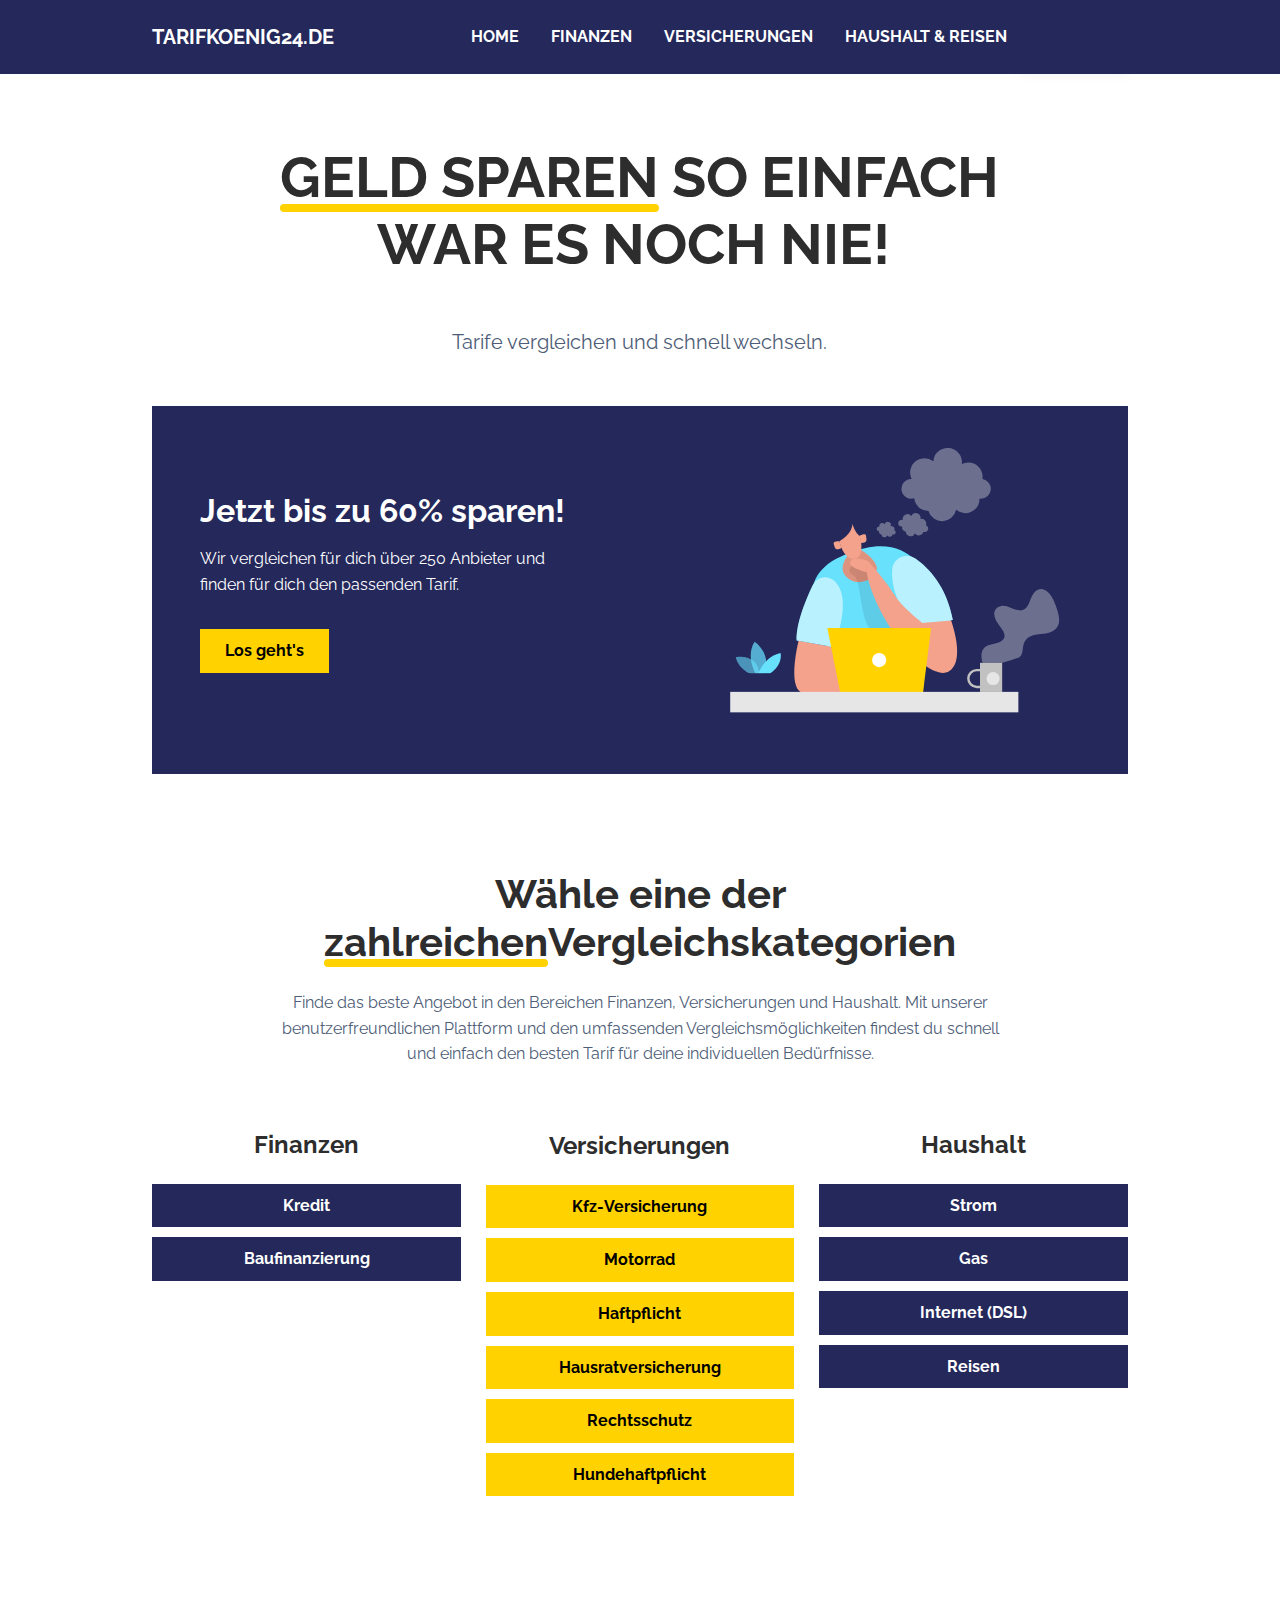
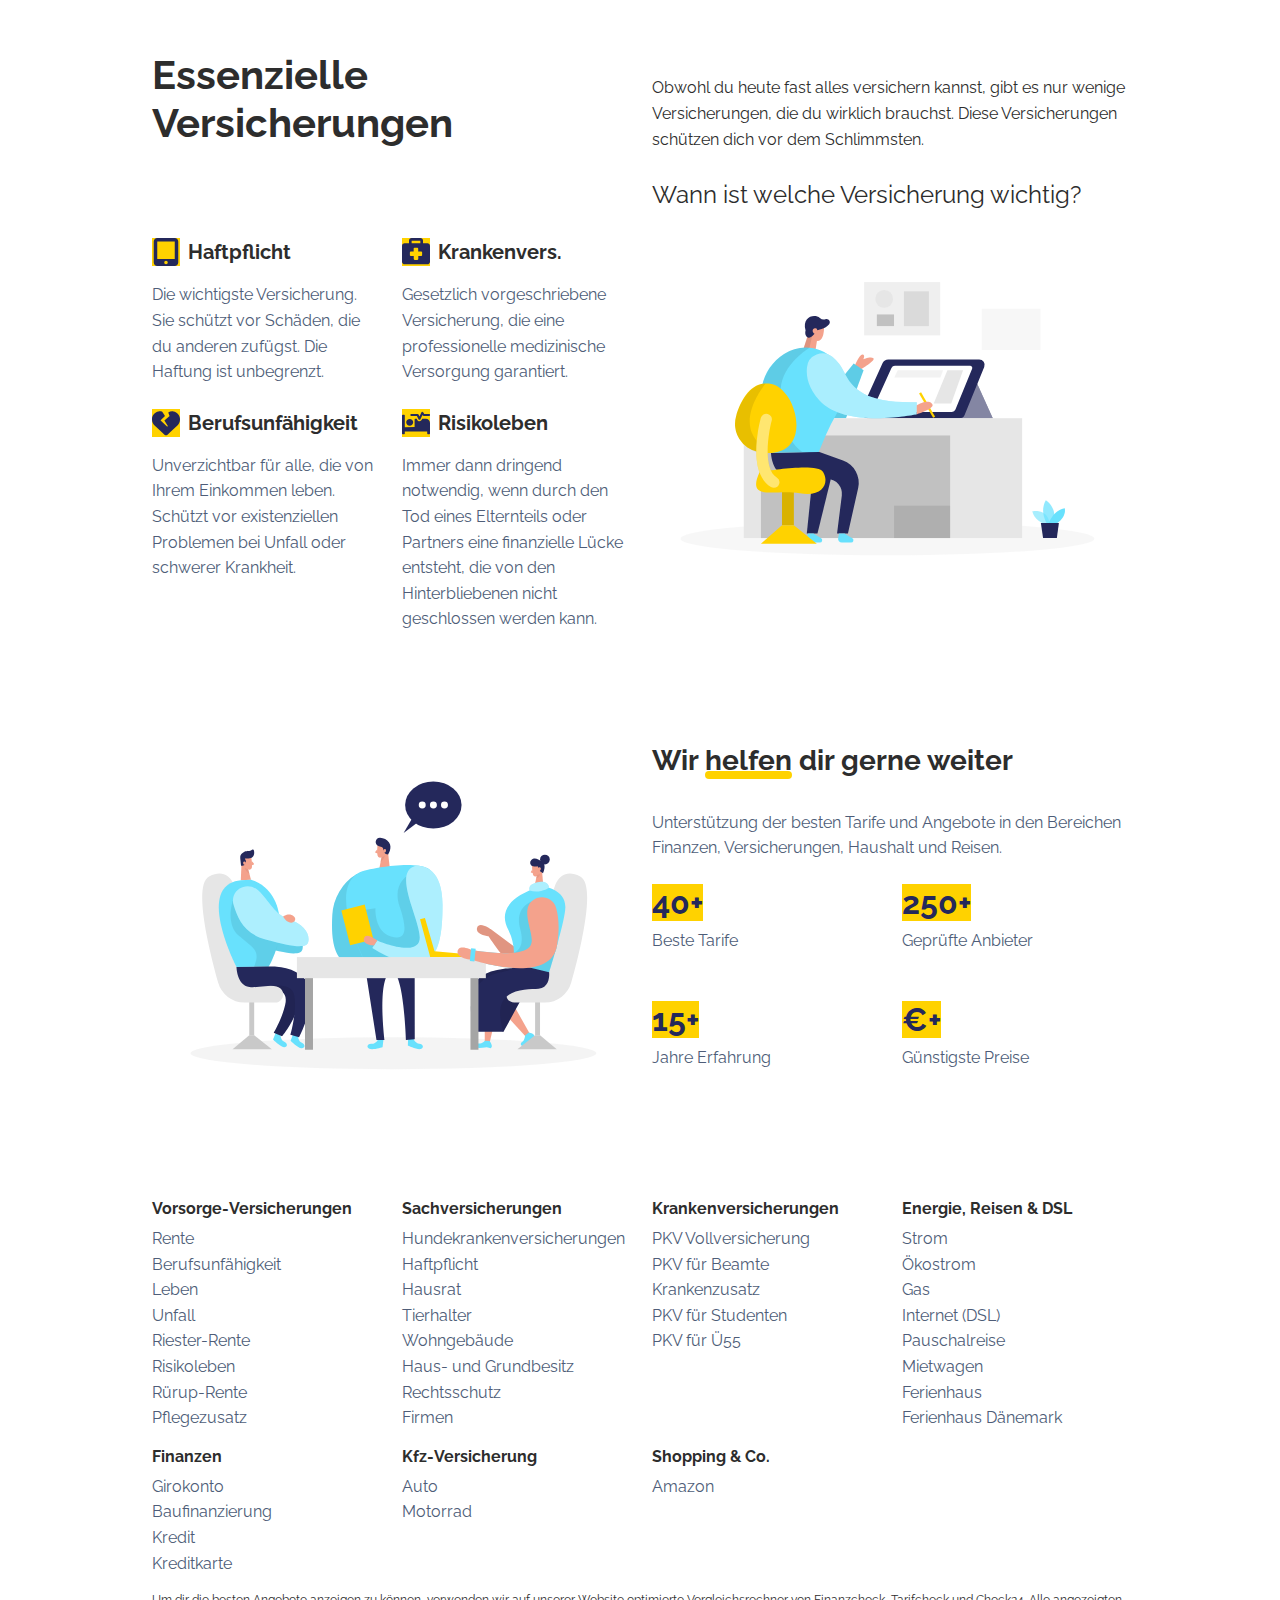
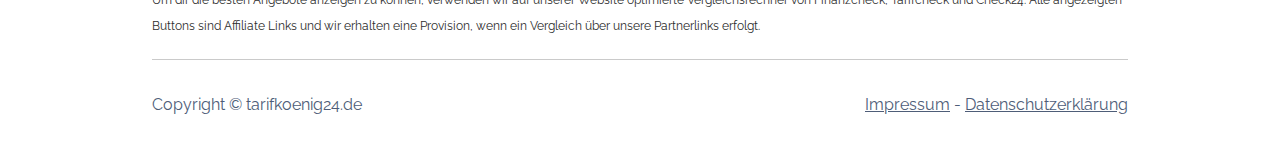
==== index.html @ 2be3e656 "Add files via upload" ====
<!DOCTYPE html><html lang="de"><head><meta charset="utf-8"><meta name="viewport" content="width=device-width, initial-scale=1.0, shrink-to-fit=no"><title>TARIFKOENIG24: Tarifvergleichswebseite - Hier vergleichst du alles</title><meta property="og:type" content="website"><meta name="description" content="Entdecke eine Vielzahl von Vergleichsmöglichkeiten in den Bereichen Finanzen, Versicherungen, Haushalt und Pauschalreisen. Mit unserem benutzerfreundlichen Vergleichsrechner findest du schnell und einfach das beste Angebot für deine Bedürfnisse. Starte jetzt deinen Vergleich auf TARIFKOENIG24.de!"><link rel="icon" type="image/png" sizes="16x16" href="assets/img/16.png"><link rel="icon" type="image/png" sizes="32x32" href="assets/img/32.png"><link rel="icon" type="image/png" sizes="192x192" href="assets/img/180.png"><link rel="icon" type="image/png" sizes="192x192" href="assets/img/192.png"><link rel="icon" type="image/png" sizes="192x192" href="assets/img/192.png"><link rel="stylesheet" href="assets/bootstrap/css/bootstrap.min.css"><link rel="stylesheet" href="assets/css/styles.min.css"></head><body id="start"><nav class="navbar navbar-light navbar-expand-md fixed-top navbar-shrink py-3" id="mainNav"><div class="container"><a class="navbar-brand d-flex align-items-center" href="/"><span>tarifkoenig24.de</span></a><button data-bs-toggle="collapse" class="navbar-toggler" data-bs-target="#navcol-1"><span class="visually-hidden">Toggle navigation</span><span class="navbar-toggler-icon"></span></button><div class="collapse navbar-collapse" id="navcol-1"><ul class="navbar-nav mx-auto"><li class="nav-item"><a class="nav-link active" href="index.html">Home</a></li><li class="nav-item"><a class="nav-link" href="kontakt.html">Contacts</a></li></ul><a class="btn btn-primary shadow" role="button" href="signup.html">Sign up</a></div><nav class="navbar navbar-dark navbar-expand-md fixed-top bg-primary navbar-shrink py-3" id="mainNav-1"><div class="container"><a class="navbar-brand d-flex align-items-center" href="/"><span class="text-uppercase">tarifkoenig24.de</span></a><button data-bs-toggle="collapse" class="navbar-toggler" data-bs-target="#navcol-2"><span>MENÜ</span><span class="visually-hidden">Toggle navigation</span><span class="navbar-toggler-icon"></span></button><div class="collapse navbar-collapse" id="navcol-2"><ul class="navbar-nav mx-auto"><li class="nav-item"><a class="nav-link active" href="#start">HOME</a></li><li class="nav-item"><a class="nav-link active" href="#kategorien">FINANZEN</a></li><li class="nav-item"><a class="nav-link active" href="#kategorien">VERSICHERUNGEN</a></li><li class="nav-item"><a class="nav-link active" href="#kategorien">HAUSHALT &amp; REISEN</a></li><li class="nav-item"></li></ul></div></div></nav></div></nav><header class="pt-5"><div class="container pt-4 pt-xl-5"><div class="row pt-5"><div class="col-md-8 col-lg-9 col-xl-10 text-center text-md-start mx-auto"><div class="text-center"><h1 class="display-4 fw-bold mb-5"><span class="underline">GELD SPAREN</span>&nbsp;SO EINFACH WAR ES NOCH NIE!&nbsp;</h1><p class="fs-5 text-muted mb-5">Tarife vergleichen und schnell wechseln.</p></div></div></div><div class="bg-primary border rounded border-0 border-primary overflow-hidden"><div class="row g-0"><div class="col-md-6 d-flex flex-column justify-content-center"><div class="text-white p-4 p-md-5"><h2 class="fw-bold text-white mb-3">Jetzt bis zu 60% sparen!</h2><p class="mb-4">Wir vergleichen für dich über 250 Anbieter und finden für dich den passenden Tarif.</p><div class="my-3"><a class="btn btn-warning me-2 mt-2" role="button" href="#kategorien">Los geht's</a></div></div></div><div class="col-md-6 order-first order-md-last"><img class="w-100 h-100 fit-contain pt-5 pt-md-0" src="assets/img/illustrations/desk.svg"></div></div></div></div></header><section id="kategorien" class="py-5"><div class="container py-4 py-xl-5"><div class="row mb-5"><div class="col-md-8 col-xl-9 text-center mx-auto"><h2 class="display-6 fw-bold mb-4">Wähle eine der <span class="underline">zahlreichen</span>Vergleichskategorien</h2><p class="text-muted">Finde das beste Angebot in den Bereichen Finanzen, Versicherungen und Haushalt. Mit unserer benutzerfreundlichen Plattform und den umfassenden Vergleichsmöglichkeiten findest du schnell und einfach den besten Tarif für deine individuellen Bedürfnisse.</p></div></div><div class="row gy-4 row-cols-1 row-cols-md-2 row-cols-lg-3"><div class="col"><div class="card border-0 h-100"><h4 class="fw-bold text-center mb-4">Finanzen</h4><a class="btn btn-primary" role="button" href="https://a.partner-versicherung.de/click.php?partner_id=119748&amp;ad_id=15&amp;deep=kredit" style="margin-bottom: 10px;">Kredit</a><a class="btn btn-primary" role="button" href="https://a.partner-versicherung.de/click.php?partner_id=119748&amp;ad_id=15&amp;deep=baufinanzierung" style="margin-bottom: 10px;">Baufinanzierung</a></div></div><div class="col h-100"><div class="card border-white h-100"><h4 class="fw-bold text-center mb-4">Versicherungen</h4><a class="btn btn-warning" role="button" href="https://a.partner-versicherung.de/click.php?partner_id=119748&amp;ad_id=15&amp;deep=kfz-versicherung" style="margin-bottom: 10px;">Kfz-Versicherung</a><a class="btn btn-warning" role="button" href="https://a.partner-versicherung.de/click.php?partner_id=119748&amp;ad_id=15&amp;deep=motorradversicherung" style="margin-bottom: 10px;">Motorrad</a><a class="btn btn-warning" role="button" href="https://a.partner-versicherung.de/click.php?partner_id=119748&amp;ad_id=15&amp;deep=haftpflichtversicherung" style="margin-bottom: 10px;">Haftpflicht</a><a class="btn btn-warning" role="button" href="https://a.partner-versicherung.de/click.php?partner_id=119748&amp;ad_id=15&amp;deep=hausratversicherung" style="margin-bottom: 10px;">Hausratversicherung</a><a class="btn btn-warning" role="button" href="https://a.partner-versicherung.de/click.php?partner_id=119748&amp;ad_id=15&amp;deep=rechtsschutzversicherung" style="margin-bottom: 10px;">Rechtsschutz</a><a class="btn btn-warning" role="button" href="https://a.partner-versicherung.de/click.php?partner_id=119748&amp;ad_id=15&amp;deep=hundeversicherung" style="margin-bottom: 10px;">Hundehaftpflicht</a></div></div><div class="col"><div class="card border-0 h-100"><h4 class="fw-bold text-center mb-4">Haushalt</h4><a class="btn btn-primary" role="button" href="https://a.check24.net/misc/click.php?pid=199313&amp;aid=18&amp;deep=stromanbieter-wechseln&amp;cat=1" style="margin-bottom: 10px;">Strom</a><a class="btn btn-primary" role="button" href="https://a.check24.net/misc/click.php?pid=199313&amp;aid=18&amp;deep=gasanbieter-wechseln&amp;cat=3" style="margin-bottom: 10px;">Gas</a><a class="btn btn-primary" role="button" href="https://a.check24.net/misc/click.php?pid=199313&amp;aid=18&amp;deep=dsl-anbieterwechsel&amp;cat=4" style="margin-bottom: 10px;">Internet (DSL)</a><a class="btn btn-primary" role="button" href="https://a.check24.net/misc/click.php?pid=199313&amp;aid=18&amp;deep=pauschalreisen-vergleich&amp;cat=9" style="margin-bottom: 10px;">Reisen</a></div></div></div></div></section><section><div class="container py-4 py-xl-5"><div class="row"><div class="col-md-6"><h3 class="display-6 fw-bold text-start pb-md-4">Essenzielle Versicherungen</h3></div><div class="col-md-6 pt-4"><p class="mb-4">Obwohl du heute fast alles versichern kannst, gibt es nur wenige Versicherungen, die du wirklich brauchst.&nbsp;Diese Versicherungen schützen dich vor dem Schlimmsten.</p><p class="fs-4 mb-4">Wann ist welche Versicherung wichtig?</p></div></div><div class="row gy-4 gy-md-0"><div class="col-md-6 d-flex d-sm-flex d-md-flex justify-content-center align-items-center justify-content-md-start align-items-md-center justify-content-xl-center"><div><div class="row gy-2 row-cols-1 row-cols-sm-2"><div class="col text-center text-md-start"><div class="d-flex justify-content-center align-items-center justify-content-md-start"><svg xmlns="http://www.w3.org/2000/svg" viewBox="-32 0 512 512" width="1em" height="1em" fill="currentColor" class="fs-3 text-primary bg-warning"><!--! Font Awesome Free 6.1.1 by @fontawesome - https://fontawesome.com License - https://fontawesome.com/license/free (Icons: CC BY 4.0, Fonts: SIL OFL 1.1, Code: MIT License) Copyright 2022 Fonticons, Inc. --><path d="M384 .0001H64c-35.35 0-64 28.65-64 64v384c0 35.35 28.65 63.1 64 63.1h320c35.35 0 64-28.65 64-63.1v-384C448 28.65 419.3 .0001 384 .0001zM224 480c-17.75 0-32-14.25-32-32s14.25-32 32-32s32 14.25 32 32S241.8 480 224 480zM384 384H64v-320h320V384z"></path></svg><h5 class="fw-bold mb-0 ms-2">Haftpflicht</h5></div><p class="text-muted my-3">Die wichtigste Versicherung. Sie schützt vor Schäden, die du anderen zufügst. Die Haftung ist unbegrenzt.</p></div><div class="col text-center text-md-start"><div class="d-flex justify-content-center align-items-center justify-content-md-start"><svg xmlns="http://www.w3.org/2000/svg" viewBox="0 0 512 512" width="1em" height="1em" fill="currentColor" class="fs-3 text-primary bg-warning"><!--! Font Awesome Free 6.1.1 by @fontawesome - https://fontawesome.com License - https://fontawesome.com/license/free (Icons: CC BY 4.0, Fonts: SIL OFL 1.1, Code: MIT License) Copyright 2022 Fonticons, Inc. --><path d="M464 96H384V48C384 21.5 362.5 0 336 0h-160C149.5 0 128 21.5 128 48V96H48C21.5 96 0 117.5 0 144v288C0 458.5 21.5 480 48 480h416c26.5 0 48-21.5 48-48v-288C512 117.5 490.5 96 464 96zM176 48h160V96h-160V48zM368 314c0 8.836-7.164 16-16 16h-54V384c0 8.836-7.164 16-15.1 16h-52c-8.835 0-16-7.164-16-16v-53.1H160c-8.836 0-16-7.164-16-16v-52c0-8.838 7.164-16 16-16h53.1V192c0-8.838 7.165-16 16-16h52c8.836 0 15.1 7.162 15.1 16v54H352c8.836 0 16 7.162 16 16V314z"></path></svg><h5 class="fw-bold mb-0 ms-2">Krankenvers.</h5></div><p class="text-muted my-3">Gesetzlich vorgeschriebene Versicherung, die eine professionelle medizinische Versorgung garantiert.</p></div><div class="col text-center text-md-start"><div class="d-flex justify-content-center align-items-center justify-content-md-start"><svg xmlns="http://www.w3.org/2000/svg" viewBox="0 0 512 512" width="1em" height="1em" fill="currentColor" class="fs-3 text-primary bg-warning"><!--! Font Awesome Free 6.1.1 by @fontawesome - https://fontawesome.com License - https://fontawesome.com/license/free (Icons: CC BY 4.0, Fonts: SIL OFL 1.1, Code: MIT License) Copyright 2022 Fonticons, Inc. --><path d="M119.4 44.1C142.7 40.22 166.2 42.2 187.1 49.43L237.8 126.9L162.3 202.3C160.8 203.9 159.1 205.1 160 208.2C160 210.3 160.1 212.4 162.6 213.9L274.6 317.9C277.5 320.6 281.1 320.7 285.1 318.2C288.2 315.6 288.9 311.2 286.8 307.8L226.4 209.7L317.1 134.1C319.7 131.1 320.7 128.5 319.5 125.3L296.8 61.74C325.4 45.03 359.2 38.53 392.6 44.1C461.5 55.58 512 115.2 512 185.1V190.9C512 232.4 494.8 272.1 464.4 300.4L283.7 469.1C276.2 476.1 266.3 480 256 480C245.7 480 235.8 476.1 228.3 469.1L47.59 300.4C17.23 272.1 0 232.4 0 190.9V185.1C0 115.2 50.52 55.58 119.4 44.09V44.1z"></path></svg><h5 class="fw-bold mb-0 ms-2">Berufsunfähigkeit&nbsp;</h5></div><p class="text-muted my-3">Unverzichtbar für alle, die von Ihrem Einkommen leben. Schützt vor existenziellen Problemen bei Unfall oder schwerer Krankheit.</p></div><div class="col text-center text-md-start"><div class="d-flex justify-content-center align-items-center justify-content-md-start"><svg xmlns="http://www.w3.org/2000/svg" viewBox="0 -64 640 640" width="1em" height="1em" fill="currentColor" class="fs-3 text-primary bg-warning"><!--! Font Awesome Free 6.1.1 by @fontawesome - https://fontawesome.com License - https://fontawesome.com/license/free (Icons: CC BY 4.0, Fonts: SIL OFL 1.1, Code: MIT License) Copyright 2022 Fonticons, Inc. --><path d="M96 318.3v1.689h1.689C97.12 319.4 96.56 318.9 96 318.3zM176 320c44.13 0 80-35.88 80-79.1s-35.88-79.1-80-79.1S96 195.9 96 240S131.9 320 176 320zM256 318.3C255.4 318.9 254.9 319.4 254.3 320H256V318.3zM544 160h-82.1L450.7 183.9C441.5 203.2 421.8 215.8 400 216c-21.23 0-40.97-12.31-50.3-31.35l-12.08-24.64H304c-8.836 0-16 7.161-16 15.1v175.1L64 352V80.01c0-8.834-7.164-15.1-16-15.1h-32c-8.836 0-16 7.163-16 15.1V496C0 504.8 7.164 512 16 512h32C56.84 512 64 504.8 64 496v-47.1h512V496c0 8.836 7.164 16 16 16h32c8.836 0 16-7.164 16-16V256C640 202.1 597 160 544 160zM624 48.01h-115.2l-24.88-37.31c-2.324-3.48-5.539-6.131-9.158-7.977c-1.172-.6016-2.486-.5508-3.738-.9512C468.8 1.035 466.5 0 464.1 0c-.625 0-1.25 .0254-1.875 .0781c-8.625 .6406-16.25 5.876-19.94 13.7l-42.72 90.81l-21.12-43.12c-4.027-8.223-12.39-13.44-21.54-13.44L208 48.02C199.2 48.01 192 55.18 192 64.02v15.99c0 8.836 7.163 15.1 15.1 16l133.1 .0091l36.46 74.55C382.5 178.8 390.8 184 400 184c9.219-.0781 17.78-5.438 21.72-13.78l45.91-97.52l8.406 12.62C480.5 91.1 487.1 96.01 496 96.01h128c8.836 0 16-7.164 16-16V64.01C640 55.18 632.8 48.01 624 48.01z"></path></svg><h5 class="fw-bold mb-0 ms-2">Risikoleben</h5></div><p class="text-muted my-3">Immer dann dringend notwendig, wenn durch den Tod eines Elternteils oder Partners eine finanzielle Lücke entsteht, die von den Hinterbliebenen nicht geschlossen werden kann.</p></div></div></div></div><div class="col-md-6 order-first order-md-last"><div><img class="w-100 fit-cover" src="assets/img/illustrations/register.svg" width="464" height="350"></div></div></div></div></section><section><div class="container py-4 py-xl-5"><div class="row gy-4 gy-md-0"><div class="col-md-6 text-center text-md-start d-flex d-sm-flex d-md-flex justify-content-center align-items-center justify-content-md-start align-items-md-center justify-content-xl-center"><div><img class="rounded img-fluid fit-cover" src="assets/img/illustrations/meeting.svg" width="800"></div></div><div class="col"><div><h3 class="fw-bold pb-md-4">Wir <span class="underline">helfen</span>&nbsp;dir gerne weiter</h3><p class="text-muted py-4 py-md-0">Unterstützung der besten Tarife und Angebote in den Bereichen Finanzen, Versicherungen, Haushalt und Reisen.</p><div class="row gy-4 row-cols-2 row-cols-md-2"><div class="col"><div><span class="fs-2 fw-bold text-primary bg-warning">40+</span><p class="fw-normal text-muted">Beste Tarife</p></div></div><div class="col"><div><span class="fs-2 fw-bold text-primary bg-warning">250+</span><p class="fw-normal text-muted">Geprüfte Anbieter</p></div></div><div class="col"><div><span class="fs-2 fw-bold text-primary bg-warning">15+</span><p class="fw-normal text-muted">Jahre Erfahrung</p></div></div><div class="col"><div><span class="fs-2 fw-bold text-primary bg-warning">€+</span><p class="fw-normal text-muted">Günstigste Preise</p></div></div></div></div></div></div></div></section><footer><div class="container py-4 py-lg-5"><div class="row row-cols-2 row-cols-md-4"><div class="col-sm-4 col-md-3 text-lg-start d-flex flex-column"><h3 class="fs-6 fw-bold">Vorsorge-Versicherungen</h3><ul class="list-unstyled"><li><a href="https://a.partner-versicherung.de/click.php?partner_id=119748&amp;ad_id=15&amp;deep=rentenversicherung">Rente</a></li><li><a href="https://a.partner-versicherung.de/click.php?partner_id=119748&amp;ad_id=15&amp;deep=berufsunfaehigkeitsversicherung">Berufsunfähigkeit</a></li><li><a href="https://a.partner-versicherung.de/click.php?partner_id=119748&amp;ad_id=15&amp;deep=lebensversicherung">Leben</a></li><li><a href="https://a.partner-versicherung.de/click.php?partner_id=119748&amp;ad_id=15&amp;deep=unfallversicherung">Unfall</a></li><li><a href="https://a.partner-versicherung.de/click.php?partner_id=119748&amp;ad_id=15&amp;deep=riester-rente">Riester-Rente</a></li><li><a href="https://a.partner-versicherung.de/click.php?partner_id=119748&amp;ad_id=15&amp;deep=risikolebensversicherung">Risikoleben</a></li><li><a href="https://a.partner-versicherung.de/click.php?partner_id=119748&amp;ad_id=15&amp;deep=ruerup-rente">Rürup-Rente</a></li><li><a href="https://a.partner-versicherung.de/click.php?partner_id=119748&amp;ad_id=15&amp;deep=pflegezusatzversicherung">Pflegezusatz</a></li></ul></div><div class="col-sm-4 col-md-3 text-lg-start d-flex flex-column"><h3 class="fs-6 fw-bold">Sachversicherungen</h3><ul class="list-unstyled"><li><a href="https://a.partner-versicherung.de/click.php?partner_id=119748&amp;ad_id=15&amp;deep=hundekrankenversicherung">Hundekrankenversicherungen</a></li><li><a href="https://a.partner-versicherung.de/click.php?partner_id=119748&amp;ad_id=15&amp;deep=haftpflichtversicherung">Haftpflicht</a></li><li><a href="https://a.partner-versicherung.de/click.php?partner_id=119748&amp;ad_id=15&amp;deep=hausratversicherung">Hausrat</a></li><li><a href="https://a.partner-versicherung.de/click.php?partner_id=119748&amp;ad_id=15&amp;deep=hundeversicherung">Tierhalter</a></li><li><a href="https://a.partner-versicherung.de/click.php?partner_id=119748&amp;ad_id=15&amp;deep=wohngebaeudeversicherung">Wohngebäude</a></li><li><a href="https://a.partner-versicherung.de/click.php?partner_id=119748&amp;ad_id=15&amp;deep=grundbesitzerhaftpflicht">Haus- und Grundbesitz</a></li><li><a href="https://a.partner-versicherung.de/click.php?partner_id=119748&amp;ad_id=15&amp;deep=rechtsschutzversicherung">Rechtsschutz</a></li><li><a href="https://a.partner-versicherung.de/click.php?partner_id=119748&amp;ad_id=15&amp;deep=firmenversicherung">Firmen</a></li></ul></div><div class="col-sm-4 col-md-3 text-lg-start d-flex flex-column"><h3 class="fs-6 fw-bold">Krankenversicherungen</h3><ul class="list-unstyled"><li><a href="#">PKV Vollversicherung</a></li><li><a href="#">PKV für Beamte</a></li><li><a href="#">Krankenzusatz</a></li><li><a href="#">PKV für Studenten</a></li><li><a href="#">PKV für Ü55</a></li></ul></div><div class="col-sm-4 col-md-3 text-lg-start d-flex flex-column"><h3 class="fs-6 fw-bold">Energie, Reisen &amp; DSL</h3><ul class="list-unstyled"><li><a href="https://a.check24.net/misc/click.php?pid=199313&amp;aid=18&amp;deep=stromanbieter-wechseln&amp;cat=1">Strom</a></li><li><a href="https://a.check24.net/misc/click.php?pid=199313&amp;aid=18&amp;deep=oekostrom&amp;cat=5">Ökostrom</a></li><li><a href="https://a.check24.net/misc/click.php?pid=199313&amp;aid=18&amp;deep=gasanbieter-wechseln&amp;cat=3">Gas</a></li><li><a href="https://a.check24.net/misc/click.php?pid=199313&amp;aid=18&amp;deep=dsl-anbieterwechsel&amp;cat=4">Internet (DSL)</a></li><li><a href="https://a.check24.net/misc/click.php?pid=199313&amp;aid=18&amp;deep=pauschalreisen-vergleich&amp;cat=9">Pauschalreise</a></li><li><a href="https://a.check24.net/misc/click.php?pid=199313&amp;aid=18&amp;deep=mietwagen-preisvergleich&amp;cat=10">Mietwagen</a></li><li><a href="https://a.check24.net/misc/click.php?pid=199313&amp;aid=18&amp;cat=13">Ferienhaus</a></li><li><a href="https://a.check24.net/misc/click.php?pid=199313&amp;aid=18&amp;cat=12">Ferienhaus Dänemark</a></li></ul></div><div class="col-sm-4 col-md-3 text-lg-start d-flex flex-column"><h3 class="fs-6 fw-bold">Finanzen</h3><ul class="list-unstyled"><li><a href="https://a.partner-versicherung.de/click.php?partner_id=119748&amp;ad_id=15&amp;deep=girokonto">Girokonto</a></li><li><a href="https://a.partner-versicherung.de/click.php?partner_id=119748&amp;ad_id=15&amp;deep=baufinanzierung">Baufinanzierung</a></li><li><a href="https://a.partner-versicherung.de/click.php?partner_id=119748&amp;ad_id=15&amp;deep=kredit">Kredit</a></li><li><a href="https://a.partner-versicherung.de/click.php?partner_id=119748&amp;ad_id=15&amp;deep=kreditkarten">Kreditkarte</a></li></ul></div><div class="col-sm-4 col-md-3 text-lg-start d-flex flex-column"><h3 class="fs-6 fw-bold">Kfz-Versicherung</h3><ul class="list-unstyled"><li><a href="https://a.partner-versicherung.de/click.php?partner_id=119748&amp;ad_id=15&amp;deep=kfz-versicherung">Auto</a></li><li><a href="https://a.partner-versicherung.de/click.php?partner_id=119748&amp;ad_id=15&amp;deep=motorradversicherung">Motorrad</a></li></ul></div><div class="col-sm-4 col-md-3 text-lg-start d-flex flex-column"><h3 class="fs-6 fw-bold">Shopping &amp; Co.</h3><ul class="list-unstyled"><li><a href="https://amzn.to/3zJrtxw">Amazon</a></li><li></li><li></li></ul></div></div><p class="fw-light"><sup><strong>Um dir die besten Angebote anzeigen zu können, verwenden wir auf unserer Website optimierte Vergleichsrechner von Finanzcheck, Tarifcheck und Check24. Alle angezeigten Buttons sind Affiliate Links und wir erhalten eine Provision, wenn ein Vergleich über unsere Partnerlinks erfolgt.</strong></sup></p><hr><div class="text-muted d-flex justify-content-between align-items-center pt-3"><p class="mb-0">Copyright © tarifkoenig24.de</p><p class="mb-0"><a href="impressum.html">Impressum</a> - <a href="datenschutz.html">Datenschutzerklärung</a></p></div><div></div></div></footer><script src="assets/bootstrap/js/bootstrap.min.js"></script><script src="assets/js/script.min.js"></script></body></html>
---- assets/css/styles.min.css ----
@font-face{font-family:Raleway;src:url(../../assets/fonts/1Ptsg8zYS_SKggPNyCg4QIFqPfE.woff2) format('woff2');font-weight:300;font-style:italic;font-display:swap;unicode-range:U+0460-052F,U+1C80-1C88,U+20B4,U+2DE0-2DFF,U+A640-A69F,U+FE2E-FE2F}@font-face{font-family:Raleway;src:url(../../assets/fonts/1Ptsg8zYS_SKggPNyCg4SYFqPfE.woff2) format('woff2');font-weight:300;font-style:italic;font-display:swap;unicode-range:U+0301,U+0400-045F,U+0490-0491,U+04B0-04B1,U+2116}@font-face{font-family:Raleway;src:url(../../assets/fonts/1Ptsg8zYS_SKggPNyCg4QoFqPfE.woff2) format('woff2');font-weight:300;font-style:italic;font-display:swap;unicode-range:U+0102-0103,U+0110-0111,U+0128-0129,U+0168-0169,U+01A0-01A1,U+01AF-01B0,U+0300-0301,U+0303-0304,U+0308-0309,U+0323,U+0329,U+1EA0-1EF9,U+20AB}@font-face{font-family:Raleway;src:url(../../assets/fonts/1Ptsg8zYS_SKggPNyCg4Q4FqPfE.woff2) format('woff2');font-weight:300;font-style:italic;font-display:swap;unicode-range:U+0100-02AF,U+0300-0301,U+0303-0304,U+0308-0309,U+0323,U+0329,U+1E00-1EFF,U+2020,U+20A0-20AB,U+20AD-20CF,U+2113,U+2C60-2C7F,U+A720-A7FF}@font-face{font-family:Raleway;src:url(../../assets/fonts/1Ptsg8zYS_SKggPNyCg4TYFq.woff2) format('woff2');font-weight:300;font-style:italic;font-display:swap;unicode-range:U+0000-00FF,U+0131,U+0152-0153,U+02BB-02BC,U+02C6,U+02DA,U+02DC,U+0300-0301,U+0303-0304,U+0308-0309,U+0323,U+0329,U+2000-206F,U+2074,U+20AC,U+2122,U+2191,U+2193,U+2212,U+2215,U+FEFF,U+FFFD}@font-face{font-family:Raleway;src:url(../../assets/fonts/1Ptsg8zYS_SKggPNyCg4QIFqPfE.woff2) format('woff2');font-weight:400;font-style:italic;font-display:swap;unicode-range:U+0460-052F,U+1C80-1C88,U+20B4,U+2DE0-2DFF,U+A640-A69F,U+FE2E-FE2F}@font-face{font-family:Raleway;src:url(../../assets/fonts/1Ptsg8zYS_SKggPNyCg4SYFqPfE.woff2) format('woff2');font-weight:400;font-style:italic;font-display:swap;unicode-range:U+0301,U+0400-045F,U+0490-0491,U+04B0-04B1,U+2116}@font-face{font-family:Raleway;src:url(../../assets/fonts/1Ptsg8zYS_SKggPNyCg4QoFqPfE.woff2) format('woff2');font-weight:400;font-style:italic;font-display:swap;unicode-range:U+0102-0103,U+0110-0111,U+0128-0129,U+0168-0169,U+01A0-01A1,U+01AF-01B0,U+0300-0301,U+0303-0304,U+0308-0309,U+0323,U+0329,U+1EA0-1EF9,U+20AB}@font-face{font-family:Raleway;src:url(../../assets/fonts/1Ptsg8zYS_SKggPNyCg4Q4FqPfE.woff2) format('woff2');font-weight:400;font-style:italic;font-display:swap;unicode-range:U+0100-02AF,U+0300-0301,U+0303-0304,U+0308-0309,U+0323,U+0329,U+1E00-1EFF,U+2020,U+20A0-20AB,U+20AD-20CF,U+2113,U+2C60-2C7F,U+A720-A7FF}@font-face{font-family:Raleway;src:url(../../assets/fonts/1Ptsg8zYS_SKggPNyCg4TYFq.woff2) format('woff2');font-weight:400;font-style:italic;font-display:swap;unicode-range:U+0000-00FF,U+0131,U+0152-0153,U+02BB-02BC,U+02C6,U+02DA,U+02DC,U+0300-0301,U+0303-0304,U+0308-0309,U+0323,U+0329,U+2000-206F,U+2074,U+20AC,U+2122,U+2191,U+2193,U+2212,U+2215,U+FEFF,U+FFFD}@font-face{font-family:Raleway;src:url(../../assets/fonts/1Ptsg8zYS_SKggPNyCg4QIFqPfE.woff2) format('woff2');font-weight:600;font-style:italic;font-display:swap;unicode-range:U+0460-052F,U+1C80-1C88,U+20B4,U+2DE0-2DFF,U+A640-A69F,U+FE2E-FE2F}@font-face{font-family:Raleway;src:url(../../assets/fonts/1Ptsg8zYS_SKggPNyCg4SYFqPfE.woff2) format('woff2');font-weight:600;font-style:italic;font-display:swap;unicode-range:U+0301,U+0400-045F,U+0490-0491,U+04B0-04B1,U+2116}@font-face{font-family:Raleway;src:url(../../assets/fonts/1Ptsg8zYS_SKggPNyCg4QoFqPfE.woff2) format('woff2');font-weight:600;font-style:italic;font-display:swap;unicode-range:U+0102-0103,U+0110-0111,U+0128-0129,U+0168-0169,U+01A0-01A1,U+01AF-01B0,U+0300-0301,U+0303-0304,U+0308-0309,U+0323,U+0329,U+1EA0-1EF9,U+20AB}@font-face{font-family:Raleway;src:url(../../assets/fonts/1Ptsg8zYS_SKggPNyCg4Q4FqPfE.woff2) format('woff2');font-weight:600;font-style:italic;font-display:swap;unicode-range:U+0100-02AF,U+0300-0301,U+0303-0304,U+0308-0309,U+0323,U+0329,U+1E00-1EFF,U+2020,U+20A0-20AB,U+20AD-20CF,U+2113,U+2C60-2C7F,U+A720-A7FF}@font-face{font-family:Raleway;src:url(../../assets/fonts/1Ptsg8zYS_SKggPNyCg4TYFq.woff2) format('woff2');font-weight:600;font-style:italic;font-display:swap;unicode-range:U+0000-00FF,U+0131,U+0152-0153,U+02BB-02BC,U+02C6,U+02DA,U+02DC,U+0300-0301,U+0303-0304,U+0308-0309,U+0323,U+0329,U+2000-206F,U+2074,U+20AC,U+2122,U+2191,U+2193,U+2212,U+2215,U+FEFF,U+FFFD}@font-face{font-family:Raleway;src:url(../../assets/fonts/1Ptsg8zYS_SKggPNyCg4QIFqPfE.woff2) format('woff2');font-weight:700;font-style:italic;font-display:swap;unicode-range:U+0460-052F,U+1C80-1C88,U+20B4,U+2DE0-2DFF,U+A640-A69F,U+FE2E-FE2F}@font-face{font-family:Raleway;src:url(../../assets/fonts/1Ptsg8zYS_SKggPNyCg4SYFqPfE.woff2) format('woff2');font-weight:700;font-style:italic;font-display:swap;unicode-range:U+0301,U+0400-045F,U+0490-0491,U+04B0-04B1,U+2116}@font-face{font-family:Raleway;src:url(../../assets/fonts/1Ptsg8zYS_SKggPNyCg4QoFqPfE.woff2) format('woff2');font-weight:700;font-style:italic;font-display:swap;unicode-range:U+0102-0103,U+0110-0111,U+0128-0129,U+0168-0169,U+01A0-01A1,U+01AF-01B0,U+0300-0301,U+0303-0304,U+0308-0309,U+0323,U+0329,U+1EA0-1EF9,U+20AB}@font-face{font-family:Raleway;src:url(../../assets/fonts/1Ptsg8zYS_SKggPNyCg4Q4FqPfE.woff2) format('woff2');font-weight:700;font-style:italic;font-display:swap;unicode-range:U+0100-02AF,U+0300-0301,U+0303-0304,U+0308-0309,U+0323,U+0329,U+1E00-1EFF,U+2020,U+20A0-20AB,U+20AD-20CF,U+2113,U+2C60-2C7F,U+A720-A7FF}@font-face{font-family:Raleway;src:url(../../assets/fonts/1Ptsg8zYS_SKggPNyCg4TYFq.woff2) format('woff2');font-weight:700;font-style:italic;font-display:swap;unicode-range:U+0000-00FF,U+0131,U+0152-0153,U+02BB-02BC,U+02C6,U+02DA,U+02DC,U+0300-0301,U+0303-0304,U+0308-0309,U+0323,U+0329,U+2000-206F,U+2074,U+20AC,U+2122,U+2191,U+2193,U+2212,U+2215,U+FEFF,U+FFFD}@font-face{font-family:Raleway;src:url(../../assets/fonts/1Ptsg8zYS_SKggPNyCg4QIFqPfE.woff2) format('woff2');font-weight:800;font-style:italic;font-display:swap;unicode-range:U+0460-052F,U+1C80-1C88,U+20B4,U+2DE0-2DFF,U+A640-A69F,U+FE2E-FE2F}@font-face{font-family:Raleway;src:url(../../assets/fonts/1Ptsg8zYS_SKggPNyCg4SYFqPfE.woff2) format('woff2');font-weight:800;font-style:italic;font-display:swap;unicode-range:U+0301,U+0400-045F,U+0490-0491,U+04B0-04B1,U+2116}@font-face{font-family:Raleway;src:url(../../assets/fonts/1Ptsg8zYS_SKggPNyCg4QoFqPfE.woff2) format('woff2');font-weight:800;font-style:italic;font-display:swap;unicode-range:U+0102-0103,U+0110-0111,U+0128-0129,U+0168-0169,U+01A0-01A1,U+01AF-01B0,U+0300-0301,U+0303-0304,U+0308-0309,U+0323,U+0329,U+1EA0-1EF9,U+20AB}@font-face{font-family:Raleway;src:url(../../assets/fonts/1Ptsg8zYS_SKggPNyCg4Q4FqPfE.woff2) format('woff2');font-weight:800;font-style:italic;font-display:swap;unicode-range:U+0100-02AF,U+0300-0301,U+0303-0304,U+0308-0309,U+0323,U+0329,U+1E00-1EFF,U+2020,U+20A0-20AB,U+20AD-20CF,U+2113,U+2C60-2C7F,U+A720-A7FF}@font-face{font-family:Raleway;src:url(../../assets/fonts/1Ptsg8zYS_SKggPNyCg4TYFq.woff2) format('woff2');font-weight:800;font-style:italic;font-display:swap;unicode-range:U+0000-00FF,U+0131,U+0152-0153,U+02BB-02BC,U+02C6,U+02DA,U+02DC,U+0300-0301,U+0303-0304,U+0308-0309,U+0323,U+0329,U+2000-206F,U+2074,U+20AC,U+2122,U+2191,U+2193,U+2212,U+2215,U+FEFF,U+FFFD}@font-face{font-family:Raleway;src:url(../../assets/fonts/1Ptug8zYS_SKggPNyCAIT5lu.woff2) format('woff2');font-weight:300;font-style:normal;font-display:swap;unicode-range:U+0460-052F,U+1C80-1C88,U+20B4,U+2DE0-2DFF,U+A640-A69F,U+FE2E-FE2F}@font-face{font-family:Raleway;src:url(../../assets/fonts/1Ptug8zYS_SKggPNyCkIT5lu.woff2) format('woff2');font-weight:300;font-style:normal;font-display:swap;unicode-range:U+0301,U+0400-045F,U+0490-0491,U+04B0-04B1,U+2116}@font-face{font-family:Raleway;src:url(../../assets/fonts/1Ptug8zYS_SKggPNyCIIT5lu.woff2) format('woff2');font-weight:300;font-style:normal;font-display:swap;unicode-range:U+0102-0103,U+0110-0111,U+0128-0129,U+0168-0169,U+01A0-01A1,U+01AF-01B0,U+0300-0301,U+0303-0304,U+0308-0309,U+0323,U+0329,U+1EA0-1EF9,U+20AB}@font-face{font-family:Raleway;src:url(../../assets/fonts/1Ptug8zYS_SKggPNyCMIT5lu.woff2) format('woff2');font-weight:300;font-style:normal;font-display:swap;unicode-range:U+0100-02AF,U+0300-0301,U+0303-0304,U+0308-0309,U+0323,U+0329,U+1E00-1EFF,U+2020,U+20A0-20AB,U+20AD-20CF,U+2113,U+2C60-2C7F,U+A720-A7FF}@font-face{font-family:Raleway;src:url(../../assets/fonts/1Ptug8zYS_SKggPNyC0ITw.woff2) format('woff2');font-weight:300;font-style:normal;font-display:swap;unicode-range:U+0000-00FF,U+0131,U+0152-0153,U+02BB-02BC,U+02C6,U+02DA,U+02DC,U+0300-0301,U+0303-0304,U+0308-0309,U+0323,U+0329,U+2000-206F,U+2074,U+20AC,U+2122,U+2191,U+2193,U+2212,U+2215,U+FEFF,U+FFFD}@font-face{font-family:Raleway;src:url(../../assets/fonts/1Ptug8zYS_SKggPNyCAIT5lu.woff2) format('woff2');font-weight:400;font-style:normal;font-display:swap;unicode-range:U+0460-052F,U+1C80-1C88,U+20B4,U+2DE0-2DFF,U+A640-A69F,U+FE2E-FE2F}@font-face{font-family:Raleway;src:url(../../assets/fonts/1Ptug8zYS_SKggPNyCkIT5lu.woff2) format('woff2');font-weight:400;font-style:normal;font-display:swap;unicode-range:U+0301,U+0400-045F,U+0490-0491,U+04B0-04B1,U+2116}@font-face{font-family:Raleway;src:url(../../assets/fonts/1Ptug8zYS_SKggPNyCIIT5lu.woff2) format('woff2');font-weight:400;font-style:normal;font-display:swap;unicode-range:U+0102-0103,U+0110-0111,U+0128-0129,U+0168-0169,U+01A0-01A1,U+01AF-01B0,U+0300-0301,U+0303-0304,U+0308-0309,U+0323,U+0329,U+1EA0-1EF9,U+20AB}@font-face{font-family:Raleway;src:url(../../assets/fonts/1Ptug8zYS_SKggPNyCMIT5lu.woff2) format('woff2');font-weight:400;font-style:normal;font-display:swap;unicode-range:U+0100-02AF,U+0300-0301,U+0303-0304,U+0308-0309,U+0323,U+0329,U+1E00-1EFF,U+2020,U+20A0-20AB,U+20AD-20CF,U+2113,U+2C60-2C7F,U+A720-A7FF}@font-face{font-family:Raleway;src:url(../../assets/fonts/1Ptug8zYS_SKggPNyC0ITw.woff2) format('woff2');font-weight:400;font-style:normal;font-display:swap;unicode-range:U+0000-00FF,U+0131,U+0152-0153,U+02BB-02BC,U+02C6,U+02DA,U+02DC,U+0300-0301,U+0303-0304,U+0308-0309,U+0323,U+0329,U+2000-206F,U+2074,U+20AC,U+2122,U+2191,U+2193,U+2212,U+2215,U+FEFF,U+FFFD}@font-face{font-family:Raleway;src:url(../../assets/fonts/1Ptug8zYS_SKggPNyCAIT5lu.woff2) format('woff2');font-weight:600;font-style:normal;font-display:swap;unicode-range:U+0460-052F,U+1C80-1C88,U+20B4,U+2DE0-2DFF,U+A640-A69F,U+FE2E-FE2F}@font-face{font-family:Raleway;src:url(../../assets/fonts/1Ptug8zYS_SKggPNyCkIT5lu.woff2) format('woff2');font-weight:600;font-style:normal;font-display:swap;unicode-range:U+0301,U+0400-045F,U+0490-0491,U+04B0-04B1,U+2116}@font-face{font-family:Raleway;src:url(../../assets/fonts/1Ptug8zYS_SKggPNyCIIT5lu.woff2) format('woff2');font-weight:600;font-style:normal;font-display:swap;unicode-range:U+0102-0103,U+0110-0111,U+0128-0129,U+0168-0169,U+01A0-01A1,U+01AF-01B0,U+0300-0301,U+0303-0304,U+0308-0309,U+0323,U+0329,U+1EA0-1EF9,U+20AB}@font-face{font-family:Raleway;src:url(../../assets/fonts/1Ptug8zYS_SKggPNyCMIT5lu.woff2) format('woff2');font-weight:600;font-style:normal;font-display:swap;unicode-range:U+0100-02AF,U+0300-0301,U+0303-0304,U+0308-0309,U+0323,U+0329,U+1E00-1EFF,U+2020,U+20A0-20AB,U+20AD-20CF,U+2113,U+2C60-2C7F,U+A720-A7FF}@font-face{font-family:Raleway;src:url(../../assets/fonts/1Ptug8zYS_SKggPNyC0ITw.woff2) format('woff2');font-weight:600;font-style:normal;font-display:swap;unicode-range:U+0000-00FF,U+0131,U+0152-0153,U+02BB-02BC,U+02C6,U+02DA,U+02DC,U+0300-0301,U+0303-0304,U+0308-0309,U+0323,U+0329,U+2000-206F,U+2074,U+20AC,U+2122,U+2191,U+2193,U+2212,U+2215,U+FEFF,U+FFFD}@font-face{font-family:Raleway;src:url(../../assets/fonts/1Ptug8zYS_SKggPNyCAIT5lu.woff2) format('woff2');font-weight:700;font-style:normal;font-display:swap;unicode-range:U+0460-052F,U+1C80-1C88,U+20B4,U+2DE0-2DFF,U+A640-A69F,U+FE2E-FE2F}@font-face{font-family:Raleway;src:url(../../assets/fonts/1Ptug8zYS_SKggPNyCkIT5lu.woff2) format('woff2');font-weight:700;font-style:normal;font-display:swap;unicode-range:U+0301,U+0400-045F,U+0490-0491,U+04B0-04B1,U+2116}@font-face{font-family:Raleway;src:url(../../assets/fonts/1Ptug8zYS_SKggPNyCIIT5lu.woff2) format('woff2');font-weight:700;font-style:normal;font-display:swap;unicode-range:U+0102-0103,U+0110-0111,U+0128-0129,U+0168-0169,U+01A0-01A1,U+01AF-01B0,U+0300-0301,U+0303-0304,U+0308-0309,U+0323,U+0329,U+1EA0-1EF9,U+20AB}@font-face{font-family:Raleway;src:url(../../assets/fonts/1Ptug8zYS_SKggPNyCMIT5lu.woff2) format('woff2');font-weight:700;font-style:normal;font-display:swap;unicode-range:U+0100-02AF,U+0300-0301,U+0303-0304,U+0308-0309,U+0323,U+0329,U+1E00-1EFF,U+2020,U+20A0-20AB,U+20AD-20CF,U+2113,U+2C60-2C7F,U+A720-A7FF}@font-face{font-family:Raleway;src:url(../../assets/fonts/1Ptug8zYS_SKggPNyC0ITw.woff2) format('woff2');font-weight:700;font-style:normal;font-display:swap;unicode-range:U+0000-00FF,U+0131,U+0152-0153,U+02BB-02BC,U+02C6,U+02DA,U+02DC,U+0300-0301,U+0303-0304,U+0308-0309,U+0323,U+0329,U+2000-206F,U+2074,U+20AC,U+2122,U+2191,U+2193,U+2212,U+2215,U+FEFF,U+FFFD}@font-face{font-family:Raleway;src:url(../../assets/fonts/1Ptug8zYS_SKggPNyCAIT5lu.woff2) format('woff2');font-weight:800;font-style:normal;font-display:swap;unicode-range:U+0460-052F,U+1C80-1C88,U+20B4,U+2DE0-2DFF,U+A640-A69F,U+FE2E-FE2F}@font-face{font-family:Raleway;src:url(../../assets/fonts/1Ptug8zYS_SKggPNyCkIT5lu.woff2) format('woff2');font-weight:800;font-style:normal;font-display:swap;unicode-range:U+0301,U+0400-045F,U+0490-0491,U+04B0-04B1,U+2116}@font-face{font-family:Raleway;src:url(../../assets/fonts/1Ptug8zYS_SKggPNyCIIT5lu.woff2) format('woff2');font-weight:800;font-style:normal;font-display:swap;unicode-range:U+0102-0103,U+0110-0111,U+0128-0129,U+0168-0169,U+01A0-01A1,U+01AF-01B0,U+0300-0301,U+0303-0304,U+0308-0309,U+0323,U+0329,U+1EA0-1EF9,U+20AB}@font-face{font-family:Raleway;src:url(../../assets/fonts/1Ptug8zYS_SKggPNyCMIT5lu.woff2) format('woff2');font-weight:800;font-style:normal;font-display:swap;unicode-range:U+0100-02AF,U+0300-0301,U+0303-0304,U+0308-0309,U+0323,U+0329,U+1E00-1EFF,U+2020,U+20A0-20AB,U+20AD-20CF,U+2113,U+2C60-2C7F,U+A720-A7FF}@font-face{font-family:Raleway;src:url(../../assets/fonts/1Ptug8zYS_SKggPNyC0ITw.woff2) format('woff2');font-weight:800;font-style:normal;font-display:swap;unicode-range:U+0000-00FF,U+0131,U+0152-0153,U+02BB-02BC,U+02C6,U+02DA,U+02DC,U+0300-0301,U+0303-0304,U+0308-0309,U+0323,U+0329,U+2000-206F,U+2074,U+20AC,U+2122,U+2191,U+2193,U+2212,U+2215,U+FEFF,U+FFFD}:root{--cc-bg:#fff;--cc-text:#2d4156;--cc-border-radius:0.35em;--cc-btn-primary-bg:#2d4156;--cc-btn-primary-text:var(--cc-bg);--cc-btn-primary-hover-bg:#1d2e38;--cc-btn-secondary-bg:#eaeff2;--cc-btn-secondary-text:var(--cc-text);--cc-btn-secondary-hover-bg:#d8e0e6;--cc-btn-border-radius:4px;--cc-toggle-bg-off:#919ea6;--cc-toggle-bg-on:var(--cc-btn-primary-bg);--cc-toggle-bg-readonly:#d5dee2;--cc-toggle-knob-bg:#fff;--cc-toggle-knob-icon-color:#ecf2fa;--cc-block-text:var(--cc-text);--cc-cookie-category-block-bg:#f0f4f7;--cc-cookie-category-block-bg-hover:#e9eff4;--cc-section-border:#f1f3f5;--cc-cookie-table-border:#e9edf2;--cc-overlay-bg:rgba(4, 6, 8, 0.85);--cc-webkit-scrollbar-bg:#cfd5db;--cc-webkit-scrollbar-bg-hover:#9199a0}.c_darkmode{--cc-bg:#181b1d;--cc-text:#d8e5ea;--cc-btn-primary-bg:#a6c4dd;--cc-btn-primary-text:#000;--cc-btn-primary-hover-bg:#c2dff7;--cc-btn-secondary-bg:#33383c;--cc-btn-secondary-text:var(--cc-text);--cc-btn-secondary-hover-bg:#3e454a;--cc-toggle-bg-off:#667481;--cc-toggle-bg-on:var(--cc-btn-primary-bg);--cc-toggle-bg-readonly:#454c54;--cc-toggle-knob-bg:var(--cc-cookie-category-block-bg);--cc-toggle-knob-icon-color:var(--cc-bg);--cc-block-text:#b3bfc5;--cc-cookie-category-block-bg:#23272a;--cc-cookie-category-block-bg-hover:#2b3035;--cc-section-border:#292d31;--cc-cookie-table-border:#2b3035;--cc-webkit-scrollbar-bg:#667481;--cc-webkit-scrollbar-bg-hover:#9199a0}.cc_div *,.cc_div :after,.cc_div :before,.cc_div :hover{animation:none;background:0 0;border:none;border-radius:unset;box-shadow:none;box-sizing:border-box;color:inherit;float:none;font-family:inherit;font-size:1em;font-style:inherit;font-variant:normal;font-weight:inherit;height:auto;letter-spacing:unset;line-height:1.2;margin:0;padding:0;text-align:left;text-decoration:none;text-transform:none;transition:none;vertical-align:baseline;visibility:unset}.cc_div{-webkit-font-smoothing:antialiased;-moz-osx-font-smoothing:grayscale;color:#2d4156;color:var(--cc-text);font-family:-apple-system,BlinkMacSystemFont,Segoe UI,Roboto,Helvetica,Arial,sans-serif,Apple Color Emoji,Segoe UI Emoji,Segoe UI Symbol;font-size:16px;font-weight:400;text-rendering:optimizeLegibility}#c-ttl,#s-bl td:before,#s-ttl,.cc_div .b-tl,.cc_div .c-bn{font-weight:600}#cm,#s-bl .act .b-acc,#s-inr,.cc_div .b-tl,.cc_div .c-bl{border-radius:.35em;border-radius:var(--cc-border-radius)}#s-bl .act .b-acc{border-top-left-radius:0;border-top-right-radius:0;display:block;max-height:100%;overflow:hidden}.cc_div a,.cc_div button,.cc_div input{-moz-appearance:none;appearance:none;overflow:hidden}.cc_div a{border-bottom:1px solid}.cc_div a:hover{border-color:transparent;text-decoration:none}#cm-ov,#cs-ov,.c--anim #cm,.c--anim #s-cnt,.c--anim #s-inr{transition:visibility .25s linear,opacity .25s,transform .25s!important}.c--anim .c-bn{transition:background-color .25s!important}.c--anim #cm.bar.slide,.c--anim #cm.bar.slide+#cm-ov,.c--anim .bar.slide #s-inr,.c--anim .bar.slide+#cs-ov{transition:visibility .4s,opacity .4s,transform .4s!important}#cm.bar.slide,.cc_div .bar.slide #s-inr{opacity:1;transform:translateX(100%)}#cm.bar.top.slide,.cc_div .bar.left.slide #s-inr{opacity:1;transform:translateX(-100%)}#cm.slide,.cc_div .slide #s-inr{transform:translateY(1.6em)}#cm.top.slide{transform:translateY(-1.6em)}#cm.bar.slide{transform:translateY(100%)}#cm.bar.top.slide{transform:translateY(-100%)}.show--consent .c--anim #cm,.show--consent .c--anim #cm.bar,.show--settings .c--anim #s-inr,.show--settings .c--anim .bar.slide #s-inr{opacity:1;transform:scale(1);visibility:visible!important}.show--consent .c--anim #cm.box.middle,.show--consent .c--anim #cm.cloud.middle{transform:scale(1) translateY(-50%)}.show--settings .c--anim #s-cnt{visibility:visible!important}.force--consent.show--consent .c--anim #cm-ov,.show--settings .c--anim #cs-ov{opacity:1!important;visibility:visible!important}#cm{background:#fff;background:var(--cc-bg);bottom:1.25em;box-shadow:0 .625em 1.875em #000;box-shadow:0 .625em 1.875em rgba(2,2,3,.28);font-family:inherit;line-height:normal;max-width:24.2em;opacity:0;padding:1.1em 1.5em 1.4em;position:fixed;right:1.25em;transform:scale(.95);visibility:hidden;width:100%;z-index:1}#cc_div #cm{display:block!important}#c-ttl{font-size:1.05em;margin-bottom:.7em}.cloud #c-ttl{margin-top:-.15em}#c-txt{font-size:.9em;line-height:1.5em}.cc_div #c-bns{display:flex;justify-content:space-between;margin-top:1.4em}.cc_div .c-bn{background:#eaeff2;background:var(--cc-btn-secondary-bg);border-radius:4px;border-radius:var(--cc-btn-border-radius);color:#2d4156;color:var(--cc-btn-secondary-text);cursor:pointer;display:inline-block;flex:1;font-size:.82em;padding:1em 1.7em;text-align:center;-moz-user-select:none;-khtml-user-select:none;-o-user-select:none;user-select:none}#c-bns button+button,#s-c-bn,#s-cnt button+button{float:right;margin-left:1em}#s-cnt #s-rall-bn{float:none}#c-bns.swap button:first-child:active,#c-bns.swap button:first-child:hover,#cm .c_link:active,#cm .c_link:hover,#s-c-bn:active,#s-c-bn:hover,#s-cnt button+button:active,#s-cnt button+button:hover{background:#d8e0e6;background:var(--cc-btn-secondary-hover-bg)}#s-cnt{display:table;height:100%;left:0;position:fixed;top:0;visibility:hidden;width:100%;z-index:101}#s-bl{outline:0;display:block;height:100%;overflow-x:hidden;overflow-y:auto;overflow-y:overlay;padding:1.3em 1.8em;width:100%}#s-bl .title{margin-top:1.4em}#s-bl .b-bn,#s-bl .c-bl.b-ex+.c-bl.b-ex,#s-bl .title:first-child{margin-top:0}#s-bl .b-acc .p{margin-top:0;padding:1em}#s-cnt .b-bn .b-tl{background:0 0;display:block;font-family:inherit;font-size:.95em;padding:1.3em 6.4em 1.3em 2.7em;position:relative;transition:background-color .25s;width:100%}#s-cnt .b-bn .b-tl.exp{cursor:pointer}#s-cnt .act .b-bn .b-tl{border-bottom-left-radius:0;border-bottom-right-radius:0}#s-bl tbody tr:hover,#s-cnt .b-bn .b-tl:active,#s-cnt .b-bn .b-tl:hover{background:#e9eff4;background:var(--cc-cookie-category-block-bg-hover)}#s-bl .b-bn,.cc_div.ie .bar #s-bl thead tr{position:relative}#s-bl .c-bl{border:1px solid #f1f3f5;border:1px solid var(--cc-section-border);margin-bottom:.5em;padding:1em;transition:background-color .25s}#s-bl .c-bl:hover{background:#f0f4f7;background:var(--cc-cookie-category-block-bg)}#s-bl .c-bl.b-ex:first-child,#s-bl .c-bl:last-child{margin-bottom:.5em}#s-bl .c-bl:first-child{border:none;margin-bottom:2em;margin-top:0;padding:0;transition:none}#s-bl .c-bl:not(.b-ex):first-child:hover{background:unset}#s-bl .c-bl.b-ex{background:#f0f4f7;background:var(--cc-cookie-category-block-bg);border:none;padding:0;transition:none}#s-bl .c-bl.b-ex+.c-bl{margin-top:2em}#s-bl .b-acc{display:none;margin-bottom:0;max-height:0;overflow:hidden;padding-top:0}#s-cnt .p{color:#2d4156;color:var(--cc-block-text);font-size:.9em;line-height:1.5em;margin-top:.85em}.cc_div .b-tg .c-tg.c-ro,.cc_div .b-tg .c-tgl:disabled{cursor:not-allowed}#c-vln{display:table-cell;position:relative;vertical-align:middle}#cs{bottom:0;left:0;padding:0 1.7em;position:fixed;right:0;top:0;width:100%}#cs,#s-inr{height:100%}#s-inr{box-shadow:0 13px 27px -5px rgba(3,6,9,.26);margin:0 auto;max-width:45em;opacity:0;overflow:hidden;padding-bottom:4.75em;padding-top:4.75em;position:relative;transform:scale(.96);visibility:hidden}#s-bns,#s-hdr,#s-inr{background:#fff;background:var(--cc-bg)}#s-bns{border-top:1px solid #f1f3f5;border-top:1px solid var(--cc-section-border);bottom:0;height:4.75em;left:0;padding:1em 1.8em;position:absolute;right:0}.cc_div .cc-link{border-bottom:1px solid #2d4156;border-bottom:1px solid var(--cc-btn-primary-bg);color:#2d4156;color:var(--cc-btn-primary-bg);cursor:pointer;display:inline;font-weight:600;padding-bottom:0;text-decoration:none}.cc_div .cc-link:active,.cc_div .cc-link:hover{border-color:transparent}#c-bns button:first-child,#c-bns.swap button:last-child,#s-bns button:first-child{background:#2d4156;background:var(--cc-btn-primary-bg);color:#fff;color:var(--cc-btn-primary-text)}#c-bns.swap button:first-child{background:#eaeff2;background:var(--cc-btn-secondary-bg);color:#2d4156;color:var(--cc-btn-secondary-text)}.cc_div .b-tg .c-tgl:checked~.c-tg{background:#2d4156;background:var(--cc-toggle-bg-on)}#c-bns button:first-child:active,#c-bns button:first-child:hover,#c-bns.swap button:last-child:active,#c-bns.swap button:last-child:hover,#s-bns button:first-child:active,#s-bns button:first-child:hover{background:#1d2e38;background:var(--cc-btn-primary-hover-bg)}#s-hdr{border-bottom:1px solid #f1f3f5;border-bottom:1px solid var(--cc-section-border);display:table;height:4.75em;padding:0 1.8em;position:absolute;top:0;width:100%;z-index:2}#s-hdr,#s-ttl{vertical-align:middle}#s-ttl{display:table-cell;font-size:1em}#s-c-bn{font-size:1.45em;font-weight:400;height:1.7em;margin:0;overflow:hidden;padding:0;position:relative;width:1.7em}#s-c-bnc{display:table-cell;vertical-align:middle}.cc_div span.t-lb{opacity:0;overflow:hidden;pointer-events:none;position:absolute;top:0;z-index:-1}#c_policy__text{height:31.25em;margin-top:1.25em;overflow-y:auto}#c-s-in{height:100%;height:calc(100% - 2.5em);max-height:37.5em;position:relative;top:50%;transform:translateY(-50%)}@media screen and (min-width:688px){#s-bl::-webkit-scrollbar{background:0 0;border-radius:0 .25em .25em 0;height:100%;width:.9em}#s-bl::-webkit-scrollbar-thumb{background:#cfd5db;background:var(--cc-webkit-scrollbar-bg);border:.25em solid #fff;border:.25em solid var(--cc-bg);border-radius:100em}#s-bl::-webkit-scrollbar-thumb:hover{background:#9199a0;background:var(--cc-webkit-scrollbar-bg-hover)}#s-bl::-webkit-scrollbar-button{height:5px;width:10px}}.cc_div .b-tg{bottom:0;display:inline-block;margin:auto;right:1.2em;-moz-user-select:none;-ms-user-select:none;user-select:none;vertical-align:middle}.cc_div .b-tg,.cc_div .b-tg .c-tgl{cursor:pointer;position:absolute;top:0}.cc_div .b-tg .c-tgl{border:0;display:block;left:0;margin:0}.cc_div .b-tg .c-tg{background:#919ea6;background:var(--cc-toggle-bg-off);pointer-events:none;position:absolute;transition:background-color .25s,box-shadow .25s}.cc_div .b-tg,.cc_div .b-tg .c-tg,.cc_div .b-tg .c-tgl,.cc_div span.t-lb{border-radius:4em;height:1.5em;width:3.4em}.cc_div .b-tg .c-tgl~.c-tg.c-ro{background:#d5dee2;background:var(--cc-toggle-bg-readonly)}.cc_div .b-tg .c-tgl~.c-tg.c-ro:after{box-shadow:none}.cc_div .b-tg .c-tg:after{background:#fff;background:var(--cc-toggle-knob-bg);border:none;border-radius:100%;box-shadow:0 1px 2px rgba(24,32,35,.36);box-sizing:content-box;content:"";display:block;height:1.25em;left:.125em;position:relative;top:.125em;transition:transform .25s;width:1.25em}.cc_div .b-tg .c-tgl:checked~.c-tg:after{transform:translateX(1.9em)}#s-bl table,#s-bl td,#s-bl th{border:none}#s-bl tbody tr{transition:background-color .25s}#s-bl table{border-collapse:collapse;margin:0;overflow:hidden;padding:0;text-align:left;width:100%}#s-bl td,#s-bl th{font-size:.8em;padding:.8em .625em .8em 1.2em;text-align:left;vertical-align:top}#s-bl th{font-family:inherit;padding:1.2em}#s-bl thead tr:first-child{border-bottom:1px solid #e9edf2;border-bottom:1px solid var(--cc-cookie-table-border)}.force--consent #cs,.force--consent #s-cnt{width:100vw}#cm-ov,#cs-ov{background:rgba(4,6,8,.85);background:var(--cc-overlay-bg);bottom:0;display:none;left:0;opacity:0;position:fixed;right:0;top:0;transition:none;visibility:hidden}.c--anim #cs-ov,.cc_div .bar #s-bl table,.cc_div .bar #s-bl tbody,.cc_div .bar #s-bl td,.cc_div .bar #s-bl th,.cc_div .bar #s-bl thead,.cc_div .bar #s-bl tr,.cc_div .bar #s-cnt,.force--consent .c--anim #cm-ov,.force--consent.show--consent #cm-ov,.show--settings #cs-ov{display:block}#cs-ov{z-index:2}.force--consent .cc_div{bottom:0;left:0;position:fixed;top:0;transition:visibility .25s linear;visibility:hidden;width:100vw}.force--consent.show--consent .c--anim .cc_div,.force--consent.show--settings .c--anim .cc_div{visibility:visible}.force--consent #cm{position:absolute}.force--consent #cm.bar{max-width:100vw;width:100vw}html.force--consent.show--consent{overflow-y:hidden!important}html.force--consent.show--consent,html.force--consent.show--consent body{height:auto!important;overflow-x:hidden!important}.cc_div .act .b-bn .exp:before,.cc_div .b-bn .exp:before{border:solid #2d4156;border:solid var(--cc-btn-secondary-text);border-width:0 2px 2px 0;content:"";display:inline-block;left:1.2em;margin-right:15px;padding:.2em;position:absolute;top:50%;transform:translateY(-50%) rotate(45deg)}.cc_div .act .b-bn .b-tl:before{transform:translateY(-20%) rotate(225deg)}.cc_div .on-i:before{border:solid #ecf2fa;border:solid var(--cc-toggle-knob-icon-color);border-width:0 2px 2px 0;display:inline-block;left:.75em;padding:.1em .1em .45em;top:.37em}#s-c-bn:after,#s-c-bn:before,.cc_div .on-i:before{content:"";margin:0 auto;position:absolute;transform:rotate(45deg)}#s-c-bn:after,#s-c-bn:before{background:#2d4156;background:var(--cc-btn-secondary-text);border-radius:1em;height:.6em;left:.82em;top:.58em;width:1.5px}#s-c-bn:after,.cc_div .off-i:after{transform:rotate(-45deg)}.cc_div .off-i,.cc_div .on-i{display:block;height:100%;position:absolute;right:0;text-align:center;transition:opacity .15s;width:50%}.cc_div .on-i{left:0;opacity:0}.cc_div .off-i:after,.cc_div .off-i:before{background:#ecf2fa;background:var(--cc-toggle-knob-icon-color);content:" ";display:block;height:.7em;margin:0 auto;position:absolute;right:.8em;top:.42em;transform-origin:center;width:.09375em}.cc_div .off-i:before{transform:rotate(45deg)}.cc_div .b-tg .c-tgl:checked~.c-tg .on-i{opacity:1}.cc_div .b-tg .c-tgl:checked~.c-tg .off-i{opacity:0}#cm.box.middle,#cm.cloud.middle{bottom:auto;top:50%;transform:translateY(-37%)}#cm.box.middle.zoom,#cm.cloud.middle.zoom{transform:scale(.95) translateY(-50%)}#cm.box.center,#cm.cloud{left:1em;margin:0 auto;right:1em}#cm.cloud{max-width:50em;overflow:hidden;padding:1.3em 2em;text-align:center;width:unset}.cc_div .cloud #c-inr{display:table;width:100%}.cc_div .cloud #c-inr-i{display:table-cell;padding-right:2.4em;vertical-align:top;width:70%}.cc_div .cloud #c-txt{font-size:.85em}.cc_div .cloud #c-bns{display:table-cell;min-width:170px;vertical-align:middle}#cm.cloud .c-bn{margin:.625em 0 0;width:100%}#cm.cloud .c-bn:first-child{margin:0}#cm.cloud.left{margin-right:1.25em}#cm.cloud.right{margin-left:1.25em}#cm.bar{border-radius:0;bottom:0;left:0;max-width:100%;padding:2em;position:fixed;right:0;width:100%}#cm.bar #c-inr{margin:0 auto;max-width:32em}#cm.bar #c-bns{max-width:33.75em}#cm.bar #cs,.cc_div .bar #cs{padding:0}.cc_div .bar #c-s-in{height:100%;max-height:100%;top:0;transform:none}.cc_div .bar #s-bl,.cc_div .bar #s-bns,.cc_div .bar #s-hdr{padding-left:1.6em;padding-right:1.6em}.cc_div .bar #s-inr{border-radius:0;margin:0 0 0 auto;max-width:32em}.cc_div .bar.left #s-inr{margin-left:0;margin-right:auto}.cc_div .bar #s-bl thead tr{left:-9999px;position:absolute;top:-9999px}.cc_div .bar #s-bl tr{border-top:1px solid #e9edf2;border-top:1px solid var(--cc-cookie-table-border)}.cc_div .bar #s-bl td{border:none;padding-left:35%;position:relative}.cc_div .bar #s-bl td:before{color:#2d4156;color:var(--cc-text);content:attr(data-column);left:1em;overflow:hidden;padding-right:.625em;position:absolute;text-overflow:ellipsis;white-space:nowrap}#cm.top{bottom:auto;top:1.25em}#cm.left{left:1.25em;right:auto}#cm.right{left:auto;right:1.25em}#cm.bar.left,#cm.bar.right{left:0;right:0}#cm.bar.top,.cc_div.ie #c-s-in{top:0}@media screen and (max-width:688px){#cm,#cm.cloud,#cm.left,#cm.right{bottom:1em;display:block;left:1em;margin:0;max-width:100%;padding:1.4em!important;right:1em;width:auto}.force--consent #cm,.force--consent #cm.cloud{max-width:100vw;width:auto}#cm.top{bottom:auto;top:1em}#cm.bottom{bottom:1em;top:auto}#cm.bar.bottom{bottom:0}#cm.cloud .c-bn{font-size:.85em}#s-bns,.cc_div .bar #s-bns{padding:1em 1.3em}.cc_div .bar #s-inr{max-width:100%;width:100%}.cc_div .cloud #c-inr-i{padding-right:0}#cs{border-radius:0;padding:0}#c-s-in{height:100%;max-height:100%;top:0;transform:none}.cc_div .b-tg{right:1.1em;transform:scale(1.1)}#s-inr{border-radius:0;margin:0;padding-bottom:7.9em}#s-bns{height:7.9em}#s-bl,.cc_div .bar #s-bl{padding:1.3em}#s-hdr,.cc_div .bar #s-hdr{padding:0 1.3em}#s-bl table{width:100%}#s-inr.bns-t{padding-bottom:10.5em}.bns-t #s-bns{height:10.5em}.cc_div .bns-t .c-bn{font-size:.83em;padding:.9em 1.6em}#s-cnt .b-bn .b-tl{padding-bottom:1.2em;padding-top:1.2em}#s-bl table,#s-bl tbody,#s-bl td,#s-bl th,#s-bl thead,#s-bl tr,#s-cnt{display:block}#s-bl thead tr{left:-9999px;position:absolute;top:-9999px}#s-bl tr{border-top:1px solid #e9edf2;border-top:1px solid var(--cc-cookie-table-border)}#s-bl td{border:none;padding-left:35%;position:relative}#s-bl td:before{color:#2d4156;color:var(--cc-text);content:attr(data-column);left:1em;overflow:hidden;padding-right:.625em;position:absolute;text-overflow:ellipsis;white-space:nowrap}#cm .c-bn,.cc_div .c-bn{margin-right:0;width:100%}#s-cnt #s-rall-bn{margin-left:0}.cc_div #c-bns{flex-direction:column}#c-bns button+button,#s-cnt button+button{float:unset;margin-left:0;margin-top:.625em}#cm.box,#cm.cloud{left:1em;right:1em;width:auto}#cm.cloud.left,#cm.cloud.right{margin:0}.cc_div .cloud #c-bns,.cc_div .cloud #c-inr,.cc_div .cloud #c-inr-i{display:block;min-width:unset;width:auto}.cc_div .cloud #c-txt{font-size:.9em}.cc_div .cloud #c-bns{margin-top:1.625em}}.cc_div.ie #c-vln{height:100%;padding-top:5.62em}.cc_div.ie .bar #c-vln{padding-top:0}.cc_div.ie #cs{margin-top:-5.625em;max-height:37.5em;position:relative;top:0}.cc_div.ie .bar #cs{margin-top:0;max-height:100%}.cc_div.ie #cm{border:1px solid #dee6e9}.cc_div.ie .b-tg{margin-bottom:.7em;padding-left:1em}.cc_div.ie .b-tg .c-tgl:checked~.c-tg:after{left:1.95em}.cc_div.ie #s-bl table{overflow:auto}.cc_div.ie .b-tg .c-tg,.cc_div.ie .bar #s-bl td:before{display:none}.cc_div.ie .b-tg .c-tgl{display:inline-block;height:auto;margin-bottom:.2em;position:relative;vertical-align:middle}.cc_div.ie #s-cnt .b-bn .b-tl{padding:1.3em 6.4em 1.3em 1.4em}.cc_div.ie .bar #s-bl td{padding:.8em .625em .8em 1.2em}
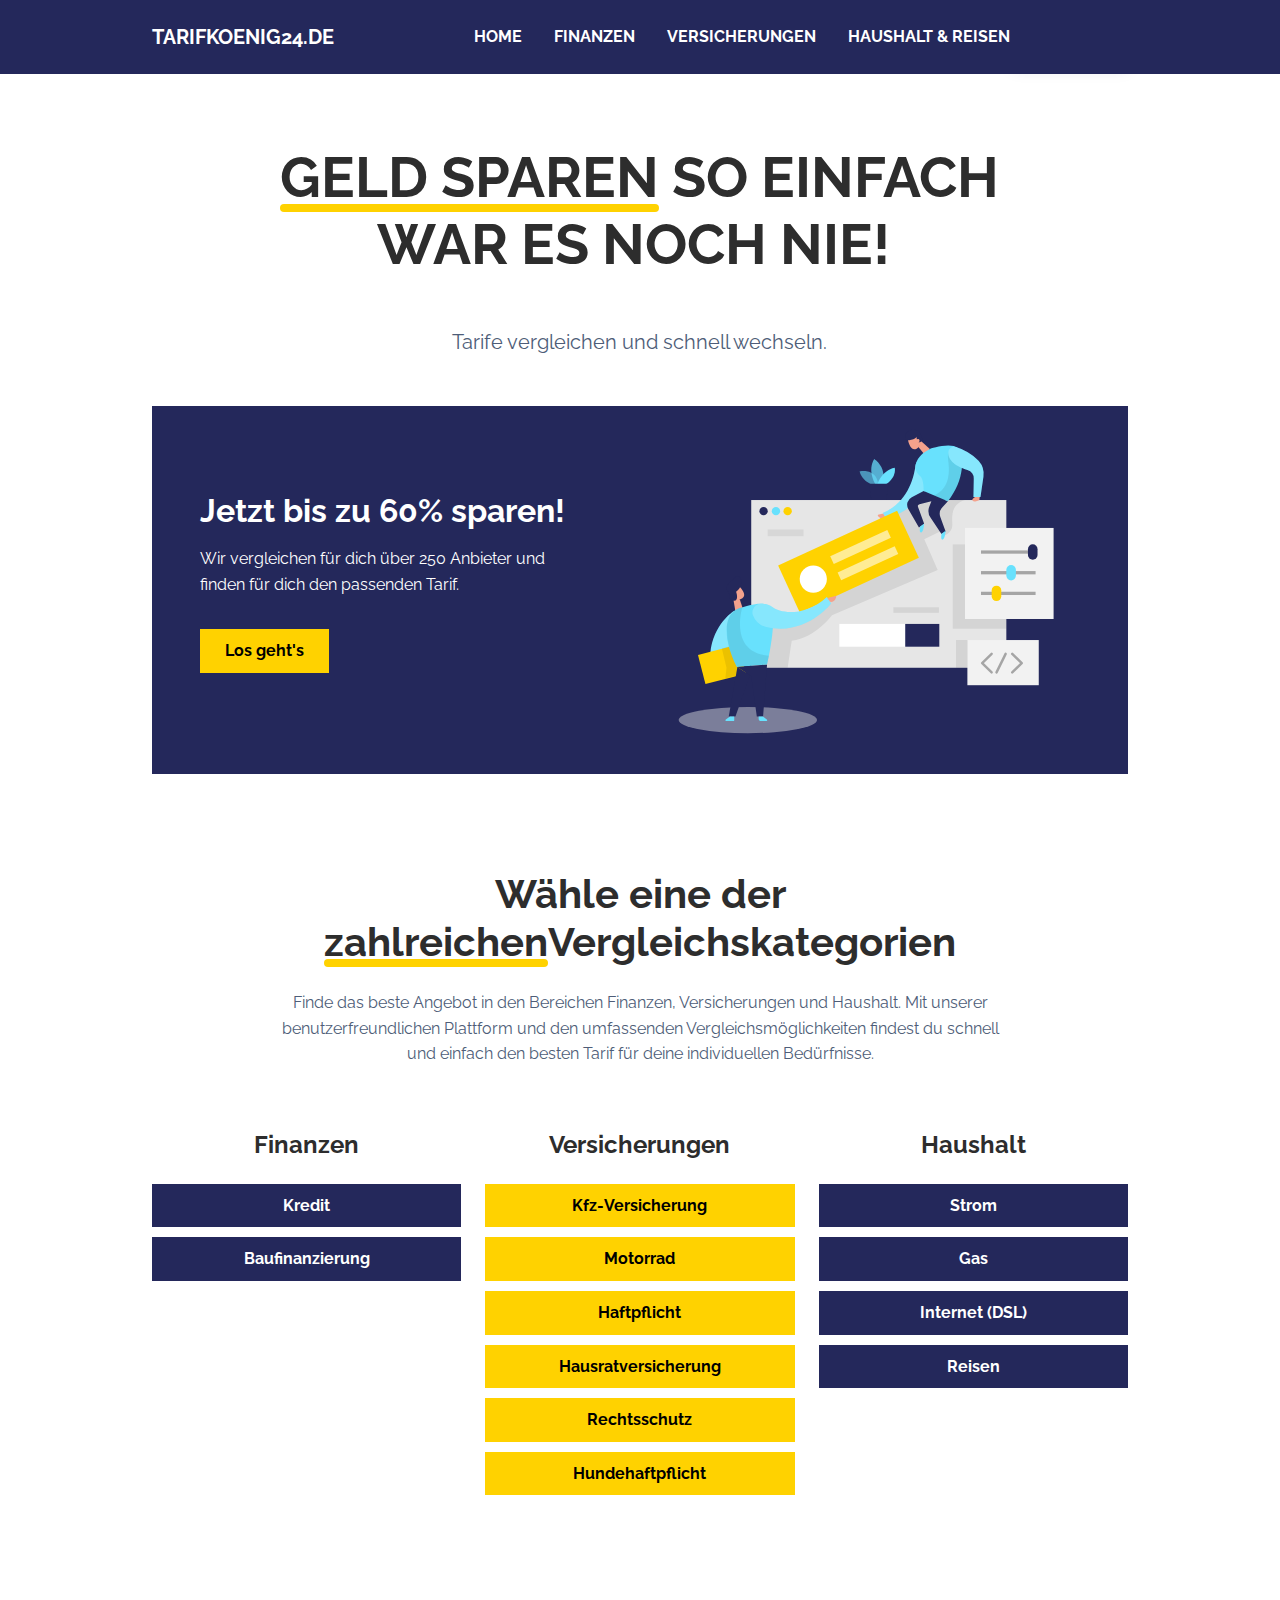
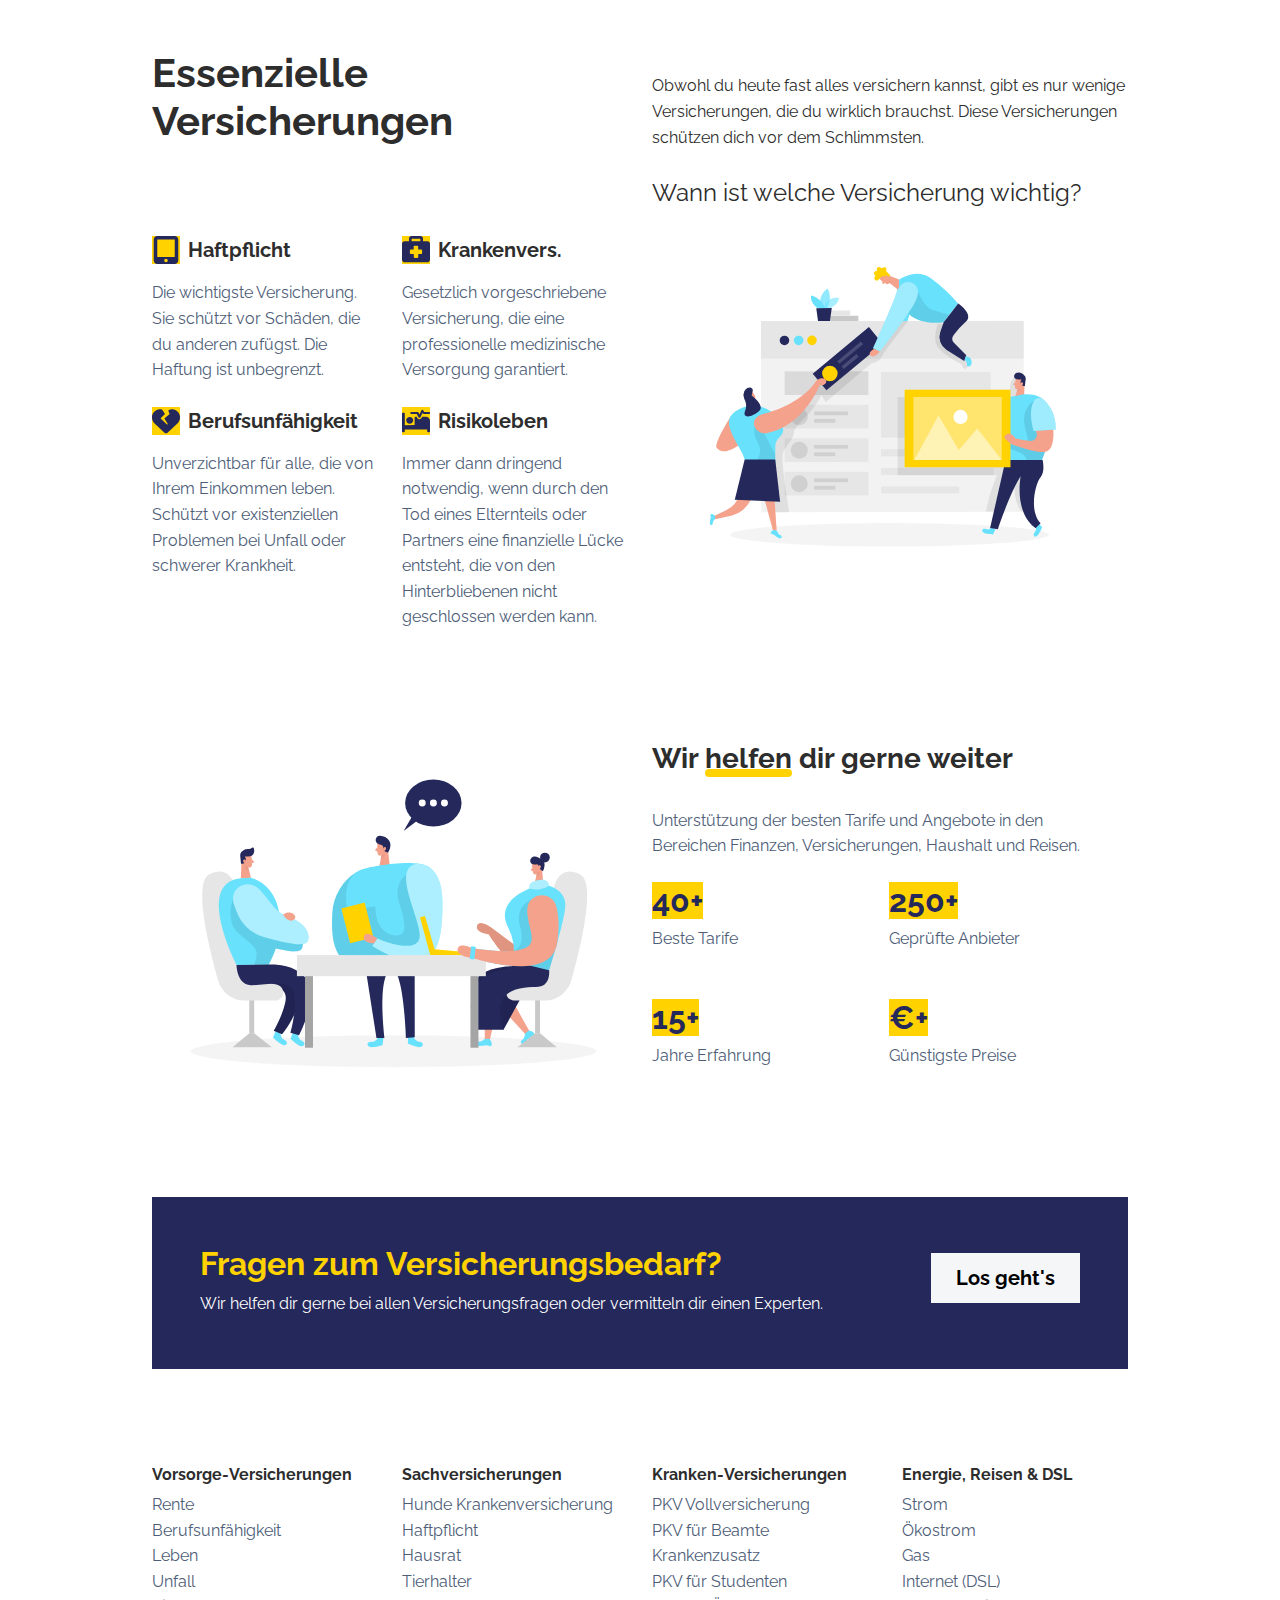
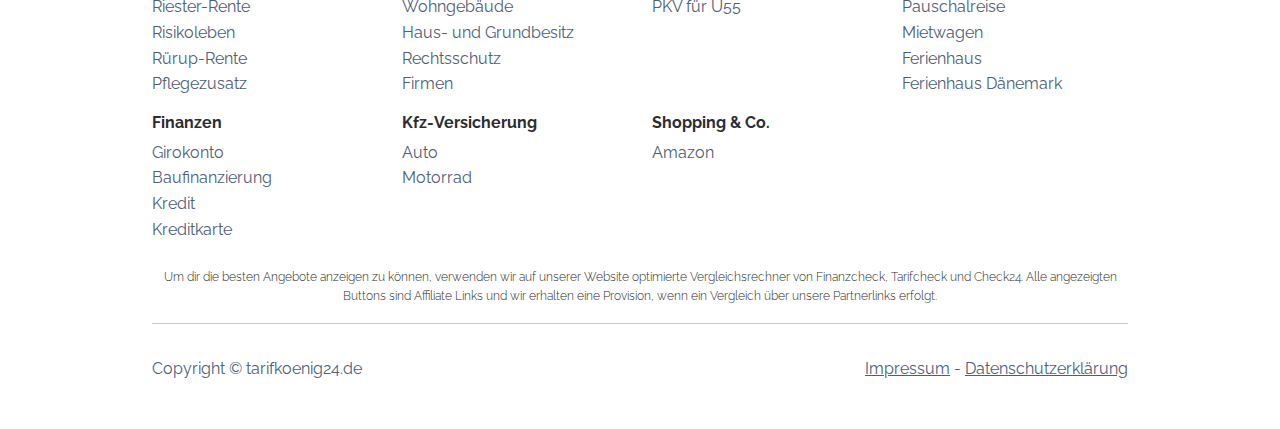
==== commit fdfff070: "Add files via upload" ====
--- a/index.html
+++ b/index.html
@@ -1 +1 @@
-<!DOCTYPE html><html lang="de"><head><meta charset="utf-8"><meta name="viewport" content="width=device-width, initial-scale=1.0, shrink-to-fit=no"><title>TARIFKOENIG24: Tarifvergleichswebseite - Hier vergleichst du alles</title><meta property="og:type" content="website"><meta name="description" content="Entdecke eine Vielzahl von Vergleichsmöglichkeiten in den Bereichen Finanzen, Versicherungen, Haushalt und Pauschalreisen. Mit unserem benutzerfreundlichen Vergleichsrechner findest du schnell und einfach das beste Angebot für deine Bedürfnisse. Starte jetzt deinen Vergleich auf TARIFKOENIG24.de!"><link rel="icon" type="image/png" sizes="16x16" href="assets/img/16.png"><link rel="icon" type="image/png" sizes="32x32" href="assets/img/32.png"><link rel="icon" type="image/png" sizes="192x192" href="assets/img/180.png"><link rel="icon" type="image/png" sizes="192x192" href="assets/img/192.png"><link rel="icon" type="image/png" sizes="192x192" href="assets/img/192.png"><link rel="stylesheet" href="assets/bootstrap/css/bootstrap.min.css"><link rel="stylesheet" href="assets/css/styles.min.css"></head><body id="start"><nav class="navbar navbar-light navbar-expand-md fixed-top navbar-shrink py-3" id="mainNav"><div class="container"><a class="navbar-brand d-flex align-items-center" href="/"><span>tarifkoenig24.de</span></a><button data-bs-toggle="collapse" class="navbar-toggler" data-bs-target="#navcol-1"><span class="visually-hidden">Toggle navigation</span><span class="navbar-toggler-icon"></span></button><div class="collapse navbar-collapse" id="navcol-1"><ul class="navbar-nav mx-auto"><li class="nav-item"><a class="nav-link active" href="index.html">Home</a></li><li class="nav-item"><a class="nav-link" href="kontakt.html">Contacts</a></li></ul><a class="btn btn-primary shadow" role="button" href="signup.html">Sign up</a></div><nav class="navbar navbar-dark navbar-expand-md fixed-top bg-primary navbar-shrink py-3" id="mainNav-1"><div class="container"><a class="navbar-brand d-flex align-items-center" href="/"><span class="text-uppercase">tarifkoenig24.de</span></a><button data-bs-toggle="collapse" class="navbar-toggler" data-bs-target="#navcol-2"><span>MENÜ</span><span class="visually-hidden">Toggle navigation</span><span class="navbar-toggler-icon"></span></button><div class="collapse navbar-collapse" id="navcol-2"><ul class="navbar-nav mx-auto"><li class="nav-item"><a class="nav-link active" href="#start">HOME</a></li><li class="nav-item"><a class="nav-link active" href="#kategorien">FINANZEN</a></li><li class="nav-item"><a class="nav-link active" href="#kategorien">VERSICHERUNGEN</a></li><li class="nav-item"><a class="nav-link active" href="#kategorien">HAUSHALT &amp; REISEN</a></li><li class="nav-item"></li></ul></div></div></nav></div></nav><header class="pt-5"><div class="container pt-4 pt-xl-5"><div class="row pt-5"><div class="col-md-8 col-lg-9 col-xl-10 text-center text-md-start mx-auto"><div class="text-center"><h1 class="display-4 fw-bold mb-5"><span class="underline">GELD SPAREN</span>&nbsp;SO EINFACH WAR ES NOCH NIE!&nbsp;</h1><p class="fs-5 text-muted mb-5">Tarife vergleichen und schnell wechseln.</p></div></div></div><div class="bg-primary border rounded border-0 border-primary overflow-hidden"><div class="row g-0"><div class="col-md-6 d-flex flex-column justify-content-center"><div class="text-white p-4 p-md-5"><h2 class="fw-bold text-white mb-3">Jetzt bis zu 60% sparen!</h2><p class="mb-4">Wir vergleichen für dich über 250 Anbieter und finden für dich den passenden Tarif.</p><div class="my-3"><a class="btn btn-warning me-2 mt-2" role="button" href="#kategorien">Los geht's</a></div></div></div><div class="col-md-6 order-first order-md-last"><img class="w-100 h-100 fit-contain pt-5 pt-md-0" src="assets/img/illustrations/desk.svg"></div></div></div></div></header><section id="kategorien" class="py-5"><div class="container py-4 py-xl-5"><div class="row mb-5"><div class="col-md-8 col-xl-9 text-center mx-auto"><h2 class="display-6 fw-bold mb-4">Wähle eine der <span class="underline">zahlreichen</span>Vergleichskategorien</h2><p class="text-muted">Finde das beste Angebot in den Bereichen Finanzen, Versicherungen und Haushalt. Mit unserer benutzerfreundlichen Plattform und den umfassenden Vergleichsmöglichkeiten findest du schnell und einfach den besten Tarif für deine individuellen Bedürfnisse.</p></div></div><div class="row gy-4 row-cols-1 row-cols-md-2 row-cols-lg-3"><div class="col"><div class="card border-0 h-100"><h4 class="fw-bold text-center mb-4">Finanzen</h4><a class="btn btn-primary" role="button" href="https://a.partner-versicherung.de/click.php?partner_id=119748&amp;ad_id=15&amp;deep=kredit" style="margin-bottom: 10px;">Kredit</a><a class="btn btn-primary" role="button" href="https://a.partner-versicherung.de/click.php?partner_id=119748&amp;ad_id=15&amp;deep=baufinanzierung" style="margin-bottom: 10px;">Baufinanzierung</a></div></div><div class="col h-100"><div class="card border-white h-100"><h4 class="fw-bold text-center mb-4">Versicherungen</h4><a class="btn btn-warning" role="button" href="https://a.partner-versicherung.de/click.php?partner_id=119748&amp;ad_id=15&amp;deep=kfz-versicherung" style="margin-bottom: 10px;">Kfz-Versicherung</a><a class="btn btn-warning" role="button" href="https://a.partner-versicherung.de/click.php?partner_id=119748&amp;ad_id=15&amp;deep=motorradversicherung" style="margin-bottom: 10px;">Motorrad</a><a class="btn btn-warning" role="button" href="https://a.partner-versicherung.de/click.php?partner_id=119748&amp;ad_id=15&amp;deep=haftpflichtversicherung" style="margin-bottom: 10px;">Haftpflicht</a><a class="btn btn-warning" role="button" href="https://a.partner-versicherung.de/click.php?partner_id=119748&amp;ad_id=15&amp;deep=hausratversicherung" style="margin-bottom: 10px;">Hausratversicherung</a><a class="btn btn-warning" role="button" href="https://a.partner-versicherung.de/click.php?partner_id=119748&amp;ad_id=15&amp;deep=rechtsschutzversicherung" style="margin-bottom: 10px;">Rechtsschutz</a><a class="btn btn-warning" role="button" href="https://a.partner-versicherung.de/click.php?partner_id=119748&amp;ad_id=15&amp;deep=hundeversicherung" style="margin-bottom: 10px;">Hundehaftpflicht</a></div></div><div class="col"><div class="card border-0 h-100"><h4 class="fw-bold text-center mb-4">Haushalt</h4><a class="btn btn-primary" role="button" href="https://a.check24.net/misc/click.php?pid=199313&amp;aid=18&amp;deep=stromanbieter-wechseln&amp;cat=1" style="margin-bottom: 10px;">Strom</a><a class="btn btn-primary" role="button" href="https://a.check24.net/misc/click.php?pid=199313&amp;aid=18&amp;deep=gasanbieter-wechseln&amp;cat=3" style="margin-bottom: 10px;">Gas</a><a class="btn btn-primary" role="button" href="https://a.check24.net/misc/click.php?pid=199313&amp;aid=18&amp;deep=dsl-anbieterwechsel&amp;cat=4" style="margin-bottom: 10px;">Internet (DSL)</a><a class="btn btn-primary" role="button" href="https://a.check24.net/misc/click.php?pid=199313&amp;aid=18&amp;deep=pauschalreisen-vergleich&amp;cat=9" style="margin-bottom: 10px;">Reisen</a></div></div></div></div></section><section><div class="container py-4 py-xl-5"><div class="row"><div class="col-md-6"><h3 class="display-6 fw-bold text-start pb-md-4">Essenzielle Versicherungen</h3></div><div class="col-md-6 pt-4"><p class="mb-4">Obwohl du heute fast alles versichern kannst, gibt es nur wenige Versicherungen, die du wirklich brauchst.&nbsp;Diese Versicherungen schützen dich vor dem Schlimmsten.</p><p class="fs-4 mb-4">Wann ist welche Versicherung wichtig?</p></div></div><div class="row gy-4 gy-md-0"><div class="col-md-6 d-flex d-sm-flex d-md-flex justify-content-center align-items-center justify-content-md-start align-items-md-center justify-content-xl-center"><div><div class="row gy-2 row-cols-1 row-cols-sm-2"><div class="col text-center text-md-start"><div class="d-flex justify-content-center align-items-center justify-content-md-start"><svg xmlns="http://www.w3.org/2000/svg" viewBox="-32 0 512 512" width="1em" height="1em" fill="currentColor" class="fs-3 text-primary bg-warning"><!--! Font Awesome Free 6.1.1 by @fontawesome - https://fontawesome.com License - https://fontawesome.com/license/free (Icons: CC BY 4.0, Fonts: SIL OFL 1.1, Code: MIT License) Copyright 2022 Fonticons, Inc. --><path d="M384 .0001H64c-35.35 0-64 28.65-64 64v384c0 35.35 28.65 63.1 64 63.1h320c35.35 0 64-28.65 64-63.1v-384C448 28.65 419.3 .0001 384 .0001zM224 480c-17.75 0-32-14.25-32-32s14.25-32 32-32s32 14.25 32 32S241.8 480 224 480zM384 384H64v-320h320V384z"></path></svg><h5 class="fw-bold mb-0 ms-2">Haftpflicht</h5></div><p class="text-muted my-3">Die wichtigste Versicherung. Sie schützt vor Schäden, die du anderen zufügst. Die Haftung ist unbegrenzt.</p></div><div class="col text-center text-md-start"><div class="d-flex justify-content-center align-items-center justify-content-md-start"><svg xmlns="http://www.w3.org/2000/svg" viewBox="0 0 512 512" width="1em" height="1em" fill="currentColor" class="fs-3 text-primary bg-warning"><!--! Font Awesome Free 6.1.1 by @fontawesome - https://fontawesome.com License - https://fontawesome.com/license/free (Icons: CC BY 4.0, Fonts: SIL OFL 1.1, Code: MIT License) Copyright 2022 Fonticons, Inc. --><path d="M464 96H384V48C384 21.5 362.5 0 336 0h-160C149.5 0 128 21.5 128 48V96H48C21.5 96 0 117.5 0 144v288C0 458.5 21.5 480 48 480h416c26.5 0 48-21.5 48-48v-288C512 117.5 490.5 96 464 96zM176 48h160V96h-160V48zM368 314c0 8.836-7.164 16-16 16h-54V384c0 8.836-7.164 16-15.1 16h-52c-8.835 0-16-7.164-16-16v-53.1H160c-8.836 0-16-7.164-16-16v-52c0-8.838 7.164-16 16-16h53.1V192c0-8.838 7.165-16 16-16h52c8.836 0 15.1 7.162 15.1 16v54H352c8.836 0 16 7.162 16 16V314z"></path></svg><h5 class="fw-bold mb-0 ms-2">Krankenvers.</h5></div><p class="text-muted my-3">Gesetzlich vorgeschriebene Versicherung, die eine professionelle medizinische Versorgung garantiert.</p></div><div class="col text-center text-md-start"><div class="d-flex justify-content-center align-items-center justify-content-md-start"><svg xmlns="http://www.w3.org/2000/svg" viewBox="0 0 512 512" width="1em" height="1em" fill="currentColor" class="fs-3 text-primary bg-warning"><!--! Font Awesome Free 6.1.1 by @fontawesome - https://fontawesome.com License - https://fontawesome.com/license/free (Icons: CC BY 4.0, Fonts: SIL OFL 1.1, Code: MIT License) Copyright 2022 Fonticons, Inc. --><path d="M119.4 44.1C142.7 40.22 166.2 42.2 187.1 49.43L237.8 126.9L162.3 202.3C160.8 203.9 159.1 205.1 160 208.2C160 210.3 160.1 212.4 162.6 213.9L274.6 317.9C277.5 320.6 281.1 320.7 285.1 318.2C288.2 315.6 288.9 311.2 286.8 307.8L226.4 209.7L317.1 134.1C319.7 131.1 320.7 128.5 319.5 125.3L296.8 61.74C325.4 45.03 359.2 38.53 392.6 44.1C461.5 55.58 512 115.2 512 185.1V190.9C512 232.4 494.8 272.1 464.4 300.4L283.7 469.1C276.2 476.1 266.3 480 256 480C245.7 480 235.8 476.1 228.3 469.1L47.59 300.4C17.23 272.1 0 232.4 0 190.9V185.1C0 115.2 50.52 55.58 119.4 44.09V44.1z"></path></svg><h5 class="fw-bold mb-0 ms-2">Berufsunfähigkeit&nbsp;</h5></div><p class="text-muted my-3">Unverzichtbar für alle, die von Ihrem Einkommen leben. Schützt vor existenziellen Problemen bei Unfall oder schwerer Krankheit.</p></div><div class="col text-center text-md-start"><div class="d-flex justify-content-center align-items-center justify-content-md-start"><svg xmlns="http://www.w3.org/2000/svg" viewBox="0 -64 640 640" width="1em" height="1em" fill="currentColor" class="fs-3 text-primary bg-warning"><!--! Font Awesome Free 6.1.1 by @fontawesome - https://fontawesome.com License - https://fontawesome.com/license/free (Icons: CC BY 4.0, Fonts: SIL OFL 1.1, Code: MIT License) Copyright 2022 Fonticons, Inc. --><path d="M96 318.3v1.689h1.689C97.12 319.4 96.56 318.9 96 318.3zM176 320c44.13 0 80-35.88 80-79.1s-35.88-79.1-80-79.1S96 195.9 96 240S131.9 320 176 320zM256 318.3C255.4 318.9 254.9 319.4 254.3 320H256V318.3zM544 160h-82.1L450.7 183.9C441.5 203.2 421.8 215.8 400 216c-21.23 0-40.97-12.31-50.3-31.35l-12.08-24.64H304c-8.836 0-16 7.161-16 15.1v175.1L64 352V80.01c0-8.834-7.164-15.1-16-15.1h-32c-8.836 0-16 7.163-16 15.1V496C0 504.8 7.164 512 16 512h32C56.84 512 64 504.8 64 496v-47.1h512V496c0 8.836 7.164 16 16 16h32c8.836 0 16-7.164 16-16V256C640 202.1 597 160 544 160zM624 48.01h-115.2l-24.88-37.31c-2.324-3.48-5.539-6.131-9.158-7.977c-1.172-.6016-2.486-.5508-3.738-.9512C468.8 1.035 466.5 0 464.1 0c-.625 0-1.25 .0254-1.875 .0781c-8.625 .6406-16.25 5.876-19.94 13.7l-42.72 90.81l-21.12-43.12c-4.027-8.223-12.39-13.44-21.54-13.44L208 48.02C199.2 48.01 192 55.18 192 64.02v15.99c0 8.836 7.163 15.1 15.1 16l133.1 .0091l36.46 74.55C382.5 178.8 390.8 184 400 184c9.219-.0781 17.78-5.438 21.72-13.78l45.91-97.52l8.406 12.62C480.5 91.1 487.1 96.01 496 96.01h128c8.836 0 16-7.164 16-16V64.01C640 55.18 632.8 48.01 624 48.01z"></path></svg><h5 class="fw-bold mb-0 ms-2">Risikoleben</h5></div><p class="text-muted my-3">Immer dann dringend notwendig, wenn durch den Tod eines Elternteils oder Partners eine finanzielle Lücke entsteht, die von den Hinterbliebenen nicht geschlossen werden kann.</p></div></div></div></div><div class="col-md-6 order-first order-md-last"><div><img class="w-100 fit-cover" src="assets/img/illustrations/register.svg" width="464" height="350"></div></div></div></div></section><section><div class="container py-4 py-xl-5"><div class="row gy-4 gy-md-0"><div class="col-md-6 text-center text-md-start d-flex d-sm-flex d-md-flex justify-content-center align-items-center justify-content-md-start align-items-md-center justify-content-xl-center"><div><img class="rounded img-fluid fit-cover" src="assets/img/illustrations/meeting.svg" width="800"></div></div><div class="col"><div><h3 class="fw-bold pb-md-4">Wir <span class="underline">helfen</span>&nbsp;dir gerne weiter</h3><p class="text-muted py-4 py-md-0">Unterstützung der besten Tarife und Angebote in den Bereichen Finanzen, Versicherungen, Haushalt und Reisen.</p><div class="row gy-4 row-cols-2 row-cols-md-2"><div class="col"><div><span class="fs-2 fw-bold text-primary bg-warning">40+</span><p class="fw-normal text-muted">Beste Tarife</p></div></div><div class="col"><div><span class="fs-2 fw-bold text-primary bg-warning">250+</span><p class="fw-normal text-muted">Geprüfte Anbieter</p></div></div><div class="col"><div><span class="fs-2 fw-bold text-primary bg-warning">15+</span><p class="fw-normal text-muted">Jahre Erfahrung</p></div></div><div class="col"><div><span class="fs-2 fw-bold text-primary bg-warning">€+</span><p class="fw-normal text-muted">Günstigste Preise</p></div></div></div></div></div></div></div></section><footer><div class="container py-4 py-lg-5"><div class="row row-cols-2 row-cols-md-4"><div class="col-sm-4 col-md-3 text-lg-start d-flex flex-column"><h3 class="fs-6 fw-bold">Vorsorge-Versicherungen</h3><ul class="list-unstyled"><li><a href="https://a.partner-versicherung.de/click.php?partner_id=119748&amp;ad_id=15&amp;deep=rentenversicherung">Rente</a></li><li><a href="https://a.partner-versicherung.de/click.php?partner_id=119748&amp;ad_id=15&amp;deep=berufsunfaehigkeitsversicherung">Berufsunfähigkeit</a></li><li><a href="https://a.partner-versicherung.de/click.php?partner_id=119748&amp;ad_id=15&amp;deep=lebensversicherung">Leben</a></li><li><a href="https://a.partner-versicherung.de/click.php?partner_id=119748&amp;ad_id=15&amp;deep=unfallversicherung">Unfall</a></li><li><a href="https://a.partner-versicherung.de/click.php?partner_id=119748&amp;ad_id=15&amp;deep=riester-rente">Riester-Rente</a></li><li><a href="https://a.partner-versicherung.de/click.php?partner_id=119748&amp;ad_id=15&amp;deep=risikolebensversicherung">Risikoleben</a></li><li><a href="https://a.partner-versicherung.de/click.php?partner_id=119748&amp;ad_id=15&amp;deep=ruerup-rente">Rürup-Rente</a></li><li><a href="https://a.partner-versicherung.de/click.php?partner_id=119748&amp;ad_id=15&amp;deep=pflegezusatzversicherung">Pflegezusatz</a></li></ul></div><div class="col-sm-4 col-md-3 text-lg-start d-flex flex-column"><h3 class="fs-6 fw-bold">Sachversicherungen</h3><ul class="list-unstyled"><li><a href="https://a.partner-versicherung.de/click.php?partner_id=119748&amp;ad_id=15&amp;deep=hundekrankenversicherung">Hundekrankenversicherungen</a></li><li><a href="https://a.partner-versicherung.de/click.php?partner_id=119748&amp;ad_id=15&amp;deep=haftpflichtversicherung">Haftpflicht</a></li><li><a href="https://a.partner-versicherung.de/click.php?partner_id=119748&amp;ad_id=15&amp;deep=hausratversicherung">Hausrat</a></li><li><a href="https://a.partner-versicherung.de/click.php?partner_id=119748&amp;ad_id=15&amp;deep=hundeversicherung">Tierhalter</a></li><li><a href="https://a.partner-versicherung.de/click.php?partner_id=119748&amp;ad_id=15&amp;deep=wohngebaeudeversicherung">Wohngebäude</a></li><li><a href="https://a.partner-versicherung.de/click.php?partner_id=119748&amp;ad_id=15&amp;deep=grundbesitzerhaftpflicht">Haus- und Grundbesitz</a></li><li><a href="https://a.partner-versicherung.de/click.php?partner_id=119748&amp;ad_id=15&amp;deep=rechtsschutzversicherung">Rechtsschutz</a></li><li><a href="https://a.partner-versicherung.de/click.php?partner_id=119748&amp;ad_id=15&amp;deep=firmenversicherung">Firmen</a></li></ul></div><div class="col-sm-4 col-md-3 text-lg-start d-flex flex-column"><h3 class="fs-6 fw-bold">Krankenversicherungen</h3><ul class="list-unstyled"><li><a href="#">PKV Vollversicherung</a></li><li><a href="#">PKV für Beamte</a></li><li><a href="#">Krankenzusatz</a></li><li><a href="#">PKV für Studenten</a></li><li><a href="#">PKV für Ü55</a></li></ul></div><div class="col-sm-4 col-md-3 text-lg-start d-flex flex-column"><h3 class="fs-6 fw-bold">Energie, Reisen &amp; DSL</h3><ul class="list-unstyled"><li><a href="https://a.check24.net/misc/click.php?pid=199313&amp;aid=18&amp;deep=stromanbieter-wechseln&amp;cat=1">Strom</a></li><li><a href="https://a.check24.net/misc/click.php?pid=199313&amp;aid=18&amp;deep=oekostrom&amp;cat=5">Ökostrom</a></li><li><a href="https://a.check24.net/misc/click.php?pid=199313&amp;aid=18&amp;deep=gasanbieter-wechseln&amp;cat=3">Gas</a></li><li><a href="https://a.check24.net/misc/click.php?pid=199313&amp;aid=18&amp;deep=dsl-anbieterwechsel&amp;cat=4">Internet (DSL)</a></li><li><a href="https://a.check24.net/misc/click.php?pid=199313&amp;aid=18&amp;deep=pauschalreisen-vergleich&amp;cat=9">Pauschalreise</a></li><li><a href="https://a.check24.net/misc/click.php?pid=199313&amp;aid=18&amp;deep=mietwagen-preisvergleich&amp;cat=10">Mietwagen</a></li><li><a href="https://a.check24.net/misc/click.php?pid=199313&amp;aid=18&amp;cat=13">Ferienhaus</a></li><li><a href="https://a.check24.net/misc/click.php?pid=199313&amp;aid=18&amp;cat=12">Ferienhaus Dänemark</a></li></ul></div><div class="col-sm-4 col-md-3 text-lg-start d-flex flex-column"><h3 class="fs-6 fw-bold">Finanzen</h3><ul class="list-unstyled"><li><a href="https://a.partner-versicherung.de/click.php?partner_id=119748&amp;ad_id=15&amp;deep=girokonto">Girokonto</a></li><li><a href="https://a.partner-versicherung.de/click.php?partner_id=119748&amp;ad_id=15&amp;deep=baufinanzierung">Baufinanzierung</a></li><li><a href="https://a.partner-versicherung.de/click.php?partner_id=119748&amp;ad_id=15&amp;deep=kredit">Kredit</a></li><li><a href="https://a.partner-versicherung.de/click.php?partner_id=119748&amp;ad_id=15&amp;deep=kreditkarten">Kreditkarte</a></li></ul></div><div class="col-sm-4 col-md-3 text-lg-start d-flex flex-column"><h3 class="fs-6 fw-bold">Kfz-Versicherung</h3><ul class="list-unstyled"><li><a href="https://a.partner-versicherung.de/click.php?partner_id=119748&amp;ad_id=15&amp;deep=kfz-versicherung">Auto</a></li><li><a href="https://a.partner-versicherung.de/click.php?partner_id=119748&amp;ad_id=15&amp;deep=motorradversicherung">Motorrad</a></li></ul></div><div class="col-sm-4 col-md-3 text-lg-start d-flex flex-column"><h3 class="fs-6 fw-bold">Shopping &amp; Co.</h3><ul class="list-unstyled"><li><a href="https://amzn.to/3zJrtxw">Amazon</a></li><li></li><li></li></ul></div></div><p class="fw-light"><sup><strong>Um dir die besten Angebote anzeigen zu können, verwenden wir auf unserer Website optimierte Vergleichsrechner von Finanzcheck, Tarifcheck und Check24. Alle angezeigten Buttons sind Affiliate Links und wir erhalten eine Provision, wenn ein Vergleich über unsere Partnerlinks erfolgt.</strong></sup></p><hr><div class="text-muted d-flex justify-content-between align-items-center pt-3"><p class="mb-0">Copyright © tarifkoenig24.de</p><p class="mb-0"><a href="impressum.html">Impressum</a> - <a href="datenschutz.html">Datenschutzerklärung</a></p></div><div></div></div></footer><script src="assets/bootstrap/js/bootstrap.min.js"></script><script src="assets/js/script.min.js"></script></body></html>+<!DOCTYPE html><html lang="de"><head><meta charset="utf-8"><meta name="viewport" content="width=device-width, initial-scale=1.0, shrink-to-fit=no"><title>Home - tarifkoenig24.de</title><meta name="description" content="Tarifvergleichswebseite, die eine schnelle und einfache Möglichkeit bietet, die besten Angebote in den Bereichen Finanzen, Versicherungen und Haushalt zu finden. Unser Ziel ist es, unseren Besuchern unabhängige und transparente Vergleichsmöglichkeiten zu bieten, damit sie aus einer Vielzahl von Optionen das beste Angebot auswählen können. Wir bieten auch spezielle Vergleichsrechner für Kredite und eine Vielzahl von Versicherungen. Unser Ziel ist es, unseren Besuchern Zeit und Geld zu sparen, indem wir ihnen die besten Angebote auf dem Markt präsentieren."><link rel="stylesheet" href="assets/bootstrap/css/bootstrap.min.css"><link rel="stylesheet" href="assets/css/styles.min.css"></head><body id="start"><nav class="navbar navbar-light navbar-expand-md fixed-top navbar-shrink py-3" id="mainNav" style="text-transform: uppercase;"><div class="container"><a class="navbar-brand d-flex align-items-center" href="/"><span>tarifkoenig24.de</span></a><button data-bs-toggle="collapse" class="navbar-toggler" data-bs-target="#navcol-1"><span class="visually-hidden">Toggle navigation</span><span class="navbar-toggler-icon"></span></button><div class="collapse navbar-collapse" id="navcol-1"><ul class="navbar-nav mx-auto"><li class="nav-item"><a class="nav-link active" href="index.html">Home</a></li><li class="nav-item"><a class="nav-link" href="kontakt.html">Contacts</a></li></ul><a class="btn btn-primary shadow" role="button" href="signup.html">Sign up</a></div><nav class="navbar navbar-dark navbar-expand-md fixed-top bg-primary navbar-shrink py-3" id="mainNav-1"><div class="container"><a class="navbar-brand d-flex align-items-center" href="/"><span>tarifkoenig24.de&nbsp;</span></a><button data-bs-toggle="collapse" class="navbar-toggler" data-bs-target="#navcol-2"><span>MENÜ</span><span class="visually-hidden">Toggle navigation</span><span class="navbar-toggler-icon"></span></button><div class="collapse navbar-collapse" id="navcol-2"><ul class="navbar-nav mx-auto"><li class="nav-item"><a class="nav-link active" href="#start">HOME</a></li><li class="nav-item"><a class="nav-link active" href="#kategorien">FINANZEN</a></li><li class="nav-item"><a class="nav-link active" href="#kategorien">VERsICHERUNGEN</a></li><li class="nav-item"><a class="nav-link active" href="#kategorien">HAUSHALT &amp; REISEN</a></li><li class="nav-item"></li></ul></div></div></nav></div></nav><header class="pt-5"><div class="container pt-4 pt-xl-5"><div class="row pt-5"><div class="col-md-8 col-lg-9 col-xl-10 text-center text-md-start mx-auto"><div class="text-center"><h1 class="display-4 fw-bold mb-5"><span class="underline">GELD SPAREN</span>&nbsp;SO EINFACH WAR ES NOCH NIE!&nbsp;</h1><p class="fs-5 text-muted mb-5">Tarife vergleichen und schnell wechseln.</p></div></div></div><div class="bg-primary border rounded border-0 border-primary overflow-hidden"><div class="row g-0"><div class="col-md-6 d-flex flex-column justify-content-center"><div class="text-white p-4 p-md-5"><h2 class="fw-bold text-white mb-3">Jetzt bis zu 60% sparen!</h2><p class="mb-4">Wir vergleichen für dich über 250 Anbieter und finden für dich den passenden Tarif.</p><div class="my-3"><a class="btn btn-warning me-2 mt-2" role="button" href="#kategorien">Los geht's</a></div></div></div><div class="col-md-6 order-first order-md-last" style="min-height: 250px;"><img class="w-100 h-100 fit-contain pt-5 pt-md-0" src="assets/img/illustrations/web-development.svg"></div></div></div></div></header><section id="kategorien" class="py-5"><div class="container py-4 py-xl-5"><div class="row mb-5"><div class="col-md-8 col-xl-9 text-center mx-auto"><h2 class="display-6 fw-bold mb-4">Wähle eine der <span class="underline">zahlreichen</span>Vergleichskategorien</h2><p class="text-muted">Finde das beste Angebot in den Bereichen Finanzen, Versicherungen und Haushalt. Mit unserer benutzerfreundlichen Plattform und den umfassenden Vergleichsmöglichkeiten findest du schnell und einfach den besten Tarif für deine individuellen Bedürfnisse.</p></div></div><div class="row gy-4 row-cols-1 row-cols-md-2 row-cols-lg-3"><div class="col"><div class="card border-0 h-100"><h4 class="fw-bold text-center mb-4">Finanzen</h4><a class="btn btn-primary" role="button" href="https://a.partner-versicherung.de/click.php?partner_id=119748&amp;ad_id=15&amp;deep=kredit" style="margin-bottom: 10px;">Kredit</a><a class="btn btn-primary" role="button" href="https://a.partner-versicherung.de/click.php?partner_id=119748&amp;ad_id=15&amp;deep=baufinanzierung" style="margin-bottom: 10px;">Baufinanzierung</a></div></div><div class="col"><div class="card h-100" style="border-style: none;"><h4 class="fw-bold text-center mb-4">Versicherungen</h4><a class="btn btn-warning" role="button" href="https://a.partner-versicherung.de/click.php?partner_id=119748&amp;ad_id=15&amp;deep=kfz-versicherung" style="margin-bottom: 10px;">Kfz-Versicherung</a><a class="btn btn-warning" role="button" href="https://a.partner-versicherung.de/click.php?partner_id=119748&amp;ad_id=15&amp;deep=motorradversicherung" style="margin-bottom: 10px;">Motorrad</a><a class="btn btn-warning" role="button" href="https://a.partner-versicherung.de/click.php?partner_id=119748&amp;ad_id=15&amp;deep=haftpflichtversicherung" style="margin-bottom: 10px;">Haftpflicht</a><a class="btn btn-warning" role="button" href="https://a.partner-versicherung.de/click.php?partner_id=119748&amp;ad_id=15&amp;deep=hausratversicherung" style="margin-bottom: 10px;">Hausratversicherung</a><a class="btn btn-warning" role="button" href="https://a.partner-versicherung.de/click.php?partner_id=119748&amp;ad_id=15&amp;deep=rechtsschutzversicherung" style="margin-bottom: 10px;">Rechtsschutz</a><a class="btn btn-warning" role="button" href="https://a.partner-versicherung.de/click.php?partner_id=119748&amp;ad_id=15&amp;deep=hundeversicherung" style="margin-bottom: 10px;">Hundehaftpflicht</a></div></div><div class="col"><div class="card border-0 h-100"><h4 class="fw-bold text-center mb-4">Haushalt</h4><a class="btn btn-primary" role="button" href="https://a.check24.net/misc/click.php?pid=199313&amp;aid=18&amp;deep=stromanbieter-wechseln&amp;cat=1" style="margin-bottom: 10px;">Strom</a><a class="btn btn-primary" role="button" href="https://a.check24.net/misc/click.php?pid=199313&amp;aid=18&amp;deep=gasanbieter-wechseln&amp;cat=3" style="margin-bottom: 10px;">Gas</a><a class="btn btn-primary" role="button" href="https://a.check24.net/misc/click.php?pid=199313&amp;aid=18&amp;deep=dsl-anbieterwechsel&amp;cat=4" style="margin-bottom: 10px;">Internet (DSL)</a><a class="btn btn-primary" role="button" href="https://a.check24.net/misc/click.php?pid=199313&amp;aid=18&amp;deep=pauschalreisen-vergleich&amp;cat=9" style="margin-bottom: 10px;">Reisen</a></div></div></div></div></section><section><div class="container py-4 py-xl-5"><div class="row"><div class="col-md-6"><h3 class="display-6 fw-bold text-start pb-md-4">Essenzielle Versicherungen</h3></div><div class="col-md-6 pt-4"><p class="mb-4">Obwohl du heute fast alles versichern kannst, gibt es nur wenige Versicherungen, die du wirklich brauchst.&nbsp;Diese Versicherungen schützen dich vor dem Schlimmsten.</p><p class="fs-4 mb-4">Wann ist welche Versicherung wichtig?</p></div></div><div class="row gy-4 gy-md-0"><div class="col-md-6 d-flex d-sm-flex d-md-flex justify-content-center align-items-center justify-content-md-start align-items-md-center justify-content-xl-center"><div><div class="row gy-2 row-cols-1 row-cols-sm-2"><div class="col text-center text-md-start"><div class="d-flex justify-content-center align-items-center justify-content-md-start"><svg xmlns="http://www.w3.org/2000/svg" viewBox="-32 0 512 512" width="1em" height="1em" fill="currentColor" class="fs-3 text-primary bg-warning"><!--! Font Awesome Free 6.1.1 by @fontawesome - https://fontawesome.com License - https://fontawesome.com/license/free (Icons: CC BY 4.0, Fonts: SIL OFL 1.1, Code: MIT License) Copyright 2022 Fonticons, Inc. --><path d="M384 .0001H64c-35.35 0-64 28.65-64 64v384c0 35.35 28.65 63.1 64 63.1h320c35.35 0 64-28.65 64-63.1v-384C448 28.65 419.3 .0001 384 .0001zM224 480c-17.75 0-32-14.25-32-32s14.25-32 32-32s32 14.25 32 32S241.8 480 224 480zM384 384H64v-320h320V384z"></path></svg><h5 class="fw-bold mb-0 ms-2">Haftpflicht</h5></div><p class="text-muted my-3">Die wichtigste Versicherung. Sie schützt vor Schäden, die du anderen zufügst. Die Haftung ist unbegrenzt.</p></div><div class="col text-center text-md-start"><div class="d-flex justify-content-center align-items-center justify-content-md-start"><svg xmlns="http://www.w3.org/2000/svg" viewBox="0 0 512 512" width="1em" height="1em" fill="currentColor" class="fs-3 text-primary bg-warning"><!--! Font Awesome Free 6.1.1 by @fontawesome - https://fontawesome.com License - https://fontawesome.com/license/free (Icons: CC BY 4.0, Fonts: SIL OFL 1.1, Code: MIT License) Copyright 2022 Fonticons, Inc. --><path d="M464 96H384V48C384 21.5 362.5 0 336 0h-160C149.5 0 128 21.5 128 48V96H48C21.5 96 0 117.5 0 144v288C0 458.5 21.5 480 48 480h416c26.5 0 48-21.5 48-48v-288C512 117.5 490.5 96 464 96zM176 48h160V96h-160V48zM368 314c0 8.836-7.164 16-16 16h-54V384c0 8.836-7.164 16-15.1 16h-52c-8.835 0-16-7.164-16-16v-53.1H160c-8.836 0-16-7.164-16-16v-52c0-8.838 7.164-16 16-16h53.1V192c0-8.838 7.165-16 16-16h52c8.836 0 15.1 7.162 15.1 16v54H352c8.836 0 16 7.162 16 16V314z"></path></svg><h5 class="fw-bold mb-0 ms-2">Krankenvers.</h5></div><p class="text-muted my-3">Gesetzlich vorgeschriebene Versicherung, die eine professionelle medizinische Versorgung garantiert.</p></div><div class="col text-center text-md-start"><div class="d-flex justify-content-center align-items-center justify-content-md-start"><svg xmlns="http://www.w3.org/2000/svg" viewBox="0 0 512 512" width="1em" height="1em" fill="currentColor" class="fs-3 text-primary bg-warning"><!--! Font Awesome Free 6.1.1 by @fontawesome - https://fontawesome.com License - https://fontawesome.com/license/free (Icons: CC BY 4.0, Fonts: SIL OFL 1.1, Code: MIT License) Copyright 2022 Fonticons, Inc. --><path d="M119.4 44.1C142.7 40.22 166.2 42.2 187.1 49.43L237.8 126.9L162.3 202.3C160.8 203.9 159.1 205.1 160 208.2C160 210.3 160.1 212.4 162.6 213.9L274.6 317.9C277.5 320.6 281.1 320.7 285.1 318.2C288.2 315.6 288.9 311.2 286.8 307.8L226.4 209.7L317.1 134.1C319.7 131.1 320.7 128.5 319.5 125.3L296.8 61.74C325.4 45.03 359.2 38.53 392.6 44.1C461.5 55.58 512 115.2 512 185.1V190.9C512 232.4 494.8 272.1 464.4 300.4L283.7 469.1C276.2 476.1 266.3 480 256 480C245.7 480 235.8 476.1 228.3 469.1L47.59 300.4C17.23 272.1 0 232.4 0 190.9V185.1C0 115.2 50.52 55.58 119.4 44.09V44.1z"></path></svg><h5 class="fw-bold mb-0 ms-2">Berufsunfähigkeit&nbsp;</h5></div><p class="text-muted my-3">Unverzichtbar für alle, die von Ihrem Einkommen leben. Schützt vor existenziellen Problemen bei Unfall oder schwerer Krankheit.</p></div><div class="col text-center text-md-start"><div class="d-flex justify-content-center align-items-center justify-content-md-start"><svg xmlns="http://www.w3.org/2000/svg" viewBox="0 -64 640 640" width="1em" height="1em" fill="currentColor" class="fs-3 text-primary bg-warning"><!--! Font Awesome Free 6.1.1 by @fontawesome - https://fontawesome.com License - https://fontawesome.com/license/free (Icons: CC BY 4.0, Fonts: SIL OFL 1.1, Code: MIT License) Copyright 2022 Fonticons, Inc. --><path d="M96 318.3v1.689h1.689C97.12 319.4 96.56 318.9 96 318.3zM176 320c44.13 0 80-35.88 80-79.1s-35.88-79.1-80-79.1S96 195.9 96 240S131.9 320 176 320zM256 318.3C255.4 318.9 254.9 319.4 254.3 320H256V318.3zM544 160h-82.1L450.7 183.9C441.5 203.2 421.8 215.8 400 216c-21.23 0-40.97-12.31-50.3-31.35l-12.08-24.64H304c-8.836 0-16 7.161-16 15.1v175.1L64 352V80.01c0-8.834-7.164-15.1-16-15.1h-32c-8.836 0-16 7.163-16 15.1V496C0 504.8 7.164 512 16 512h32C56.84 512 64 504.8 64 496v-47.1h512V496c0 8.836 7.164 16 16 16h32c8.836 0 16-7.164 16-16V256C640 202.1 597 160 544 160zM624 48.01h-115.2l-24.88-37.31c-2.324-3.48-5.539-6.131-9.158-7.977c-1.172-.6016-2.486-.5508-3.738-.9512C468.8 1.035 466.5 0 464.1 0c-.625 0-1.25 .0254-1.875 .0781c-8.625 .6406-16.25 5.876-19.94 13.7l-42.72 90.81l-21.12-43.12c-4.027-8.223-12.39-13.44-21.54-13.44L208 48.02C199.2 48.01 192 55.18 192 64.02v15.99c0 8.836 7.163 15.1 15.1 16l133.1 .0091l36.46 74.55C382.5 178.8 390.8 184 400 184c9.219-.0781 17.78-5.438 21.72-13.78l45.91-97.52l8.406 12.62C480.5 91.1 487.1 96.01 496 96.01h128c8.836 0 16-7.164 16-16V64.01C640 55.18 632.8 48.01 624 48.01z"></path></svg><h5 class="fw-bold mb-0 ms-2">Risikoleben</h5></div><p class="text-muted my-3">Immer dann dringend notwendig, wenn durch den Tod eines Elternteils oder Partners eine finanzielle Lücke entsteht, die von den Hinterbliebenen nicht geschlossen werden kann.</p></div></div></div></div><div class="col-md-6 order-first order-md-last"><div><img class="w-100 fit-cover" style="min-height: 300px;" src="assets/img/illustrations/teamwork.svg" width="464" height="350"></div></div></div></div></section><section><div class="container py-4 py-xl-5"><div class="row gy-4 gy-md-0"><div class="col-md-6 text-center text-md-start d-flex d-sm-flex d-md-flex justify-content-center align-items-center justify-content-md-start align-items-md-center justify-content-xl-center"><div><img class="rounded img-fluid fit-cover" style="min-height: 300px;" src="assets/img/illustrations/meeting.svg" width="800"></div></div><div class="col"><div style="max-width: 450px;"><h3 class="fw-bold pb-md-4">Wir <span class="underline">helfen</span>&nbsp;dir gerne weiter</h3><p class="text-muted py-4 py-md-0">Unterstützung der besten Tarife und Angebote in den Bereichen Finanzen, Versicherungen, Haushalt und Reisen.</p><div class="row gy-4 row-cols-2 row-cols-md-2"><div class="col"><div><span class="fs-2 fw-bold text-primary bg-warning">40+</span><p class="fw-normal text-muted">Beste Tarife</p></div></div><div class="col"><div><span class="fs-2 fw-bold text-primary bg-warning">250+</span><p class="fw-normal text-muted">Geprüfte Anbieter</p></div></div><div class="col"><div><span class="fs-2 fw-bold text-primary bg-warning">15+</span><p class="fw-normal text-muted">Jahre Erfahrung</p></div></div><div class="col"><div><span class="fs-2 fw-bold text-primary bg-warning">€+</span><p class="fw-normal text-muted">Günstigste Preise</p></div></div></div></div></div></div></div></section><section class="py-4 py-xl-5"><div class="container"><div class="text-white bg-primary border rounded border-0 border-primary d-flex flex-column justify-content-between flex-lg-row p-4 p-md-5"><div class="pb-2 pb-lg-1"><h2 class="fw-bold text-warning mb-2">Fragen zum Versicherungsbedarf?</h2><p class="mb-0">Wir helfen dir gerne bei allen Versicherungsfragen oder vermitteln dir einen Experten.</p></div><div class="my-2"><a class="btn btn-light fs-5 py-2 px-4" role="button" href="kontakt.html">Los geht's</a></div></div></div></section><footer><div class="container py-4 py-lg-5"><div class="row row-cols-2 row-cols-md-4"><div class="col-sm-4 col-md-3 text-lg-start d-flex flex-column"><h3 class="fs-6 fw-bold">Vorsorge-Versicherungen</h3><ul class="list-unstyled"><li><a href="https://a.partner-versicherung.de/click.php?partner_id=119748&amp;ad_id=15&amp;deep=rentenversicherung">Rente</a></li><li><a href="https://a.partner-versicherung.de/click.php?partner_id=119748&amp;ad_id=15&amp;deep=berufsunfaehigkeitsversicherung">Berufsunfähigkeit</a></li><li><a href="https://a.partner-versicherung.de/click.php?partner_id=119748&amp;ad_id=15&amp;deep=lebensversicherung">Leben</a></li><li><a href="https://a.partner-versicherung.de/click.php?partner_id=119748&amp;ad_id=15&amp;deep=unfallversicherung">Unfall</a></li><li><a href="https://a.partner-versicherung.de/click.php?partner_id=119748&amp;ad_id=15&amp;deep=riester-rente">Riester-Rente</a></li><li><a href="https://a.partner-versicherung.de/click.php?partner_id=119748&amp;ad_id=15&amp;deep=risikolebensversicherung">Risikoleben</a></li><li><a href="https://a.partner-versicherung.de/click.php?partner_id=119748&amp;ad_id=15&amp;deep=ruerup-rente">Rürup-Rente</a></li><li><a href="https://a.partner-versicherung.de/click.php?partner_id=119748&amp;ad_id=15&amp;deep=pflegezusatzversicherung">Pflegezusatz</a></li></ul></div><div class="col-sm-4 col-md-3 text-lg-start d-flex flex-column"><h3 class="fs-6 fw-bold">Sachversicherungen</h3><ul class="list-unstyled"><li><a href="https://a.partner-versicherung.de/click.php?partner_id=119748&amp;ad_id=15&amp;deep=hundekrankenversicherung">Hunde Krankenversicherung</a></li><li><a href="https://a.partner-versicherung.de/click.php?partner_id=119748&amp;ad_id=15&amp;deep=haftpflichtversicherung">Haftpflicht</a></li><li><a href="https://a.partner-versicherung.de/click.php?partner_id=119748&amp;ad_id=15&amp;deep=hausratversicherung">Hausrat</a></li><li><a href="https://a.partner-versicherung.de/click.php?partner_id=119748&amp;ad_id=15&amp;deep=hundeversicherung">Tierhalter</a></li><li><a href="https://a.partner-versicherung.de/click.php?partner_id=119748&amp;ad_id=15&amp;deep=wohngebaeudeversicherung">Wohngebäude</a></li><li><a href="https://a.partner-versicherung.de/click.php?partner_id=119748&amp;ad_id=15&amp;deep=grundbesitzerhaftpflicht">Haus- und Grundbesitz</a></li><li><a href="https://a.partner-versicherung.de/click.php?partner_id=119748&amp;ad_id=15&amp;deep=rechtsschutzversicherung">Rechtsschutz</a></li><li><a href="https://a.partner-versicherung.de/click.php?partner_id=119748&amp;ad_id=15&amp;deep=firmenversicherung">Firmen</a></li></ul></div><div class="col-sm-4 col-md-3 text-lg-start d-flex flex-column"><h3 class="fs-6 fw-bold">Kranken-Versicherungen</h3><ul class="list-unstyled"><li><a href="#">PKV Vollversicherung</a></li><li><a href="#">PKV für Beamte</a></li><li><a href="#">Krankenzusatz</a></li><li><a href="#">PKV für Studenten</a></li><li><a href="#">PKV für Ü55</a></li></ul></div><div class="col-sm-4 col-md-3 text-lg-start d-flex flex-column"><h3 class="fs-6 fw-bold">Energie, Reisen &amp; DSL</h3><ul class="list-unstyled"><li><a href="https://a.check24.net/misc/click.php?pid=199313&amp;aid=18&amp;deep=stromanbieter-wechseln&amp;cat=1">Strom</a></li><li><a href="https://a.check24.net/misc/click.php?pid=199313&amp;aid=18&amp;deep=oekostrom&amp;cat=5">Ökostrom</a></li><li><a href="https://a.check24.net/misc/click.php?pid=199313&amp;aid=18&amp;deep=gasanbieter-wechseln&amp;cat=3">Gas</a></li><li><a href="https://a.check24.net/misc/click.php?pid=199313&amp;aid=18&amp;deep=dsl-anbieterwechsel&amp;cat=4">Internet (DSL)</a></li><li><a href="https://a.check24.net/misc/click.php?pid=199313&amp;aid=18&amp;deep=pauschalreisen-vergleich&amp;cat=9">Pauschalreise</a></li><li><a href="https://a.check24.net/misc/click.php?pid=199313&amp;aid=18&amp;deep=mietwagen-preisvergleich&amp;cat=10">Mietwagen</a></li><li><a href="https://a.check24.net/misc/click.php?pid=199313&amp;aid=18&amp;cat=13">Ferienhaus</a></li><li><a href="https://a.check24.net/misc/click.php?pid=199313&amp;aid=18&amp;cat=12">Ferienhaus Dänemark</a></li></ul></div><div class="col-sm-4 col-md-3 text-lg-start d-flex flex-column"><h3 class="fs-6 fw-bold">Finanzen</h3><ul class="list-unstyled"><li><a href="https://a.partner-versicherung.de/click.php?partner_id=119748&amp;ad_id=15&amp;deep=girokonto">Girokonto</a></li><li><a href="https://a.partner-versicherung.de/click.php?partner_id=119748&amp;ad_id=15&amp;deep=baufinanzierung">Baufinanzierung</a></li><li><a href="https://a.partner-versicherung.de/click.php?partner_id=119748&amp;ad_id=15&amp;deep=kredit">Kredit</a></li><li><a href="https://a.partner-versicherung.de/click.php?partner_id=119748&amp;ad_id=15&amp;deep=kreditkarten">Kreditkarte</a></li></ul></div><div class="col-sm-4 col-md-3 text-lg-start d-flex flex-column"><h3 class="fs-6 fw-bold">Kfz-Versicherung</h3><ul class="list-unstyled"><li><a href="https://a.partner-versicherung.de/click.php?partner_id=119748&amp;ad_id=15&amp;deep=kfz-versicherung">Auto</a></li><li><a href="https://a.partner-versicherung.de/click.php?partner_id=119748&amp;ad_id=15&amp;deep=motorradversicherung">Motorrad</a></li></ul></div><div class="col-sm-4 col-md-3 text-lg-start d-flex flex-column"><h3 class="fs-6 fw-bold">Shopping &amp; Co.</h3><ul class="list-unstyled"><li><a href="https://amzn.to/3zJrtxw">Amazon</a></li><li></li><li></li></ul></div></div><p class="fw-light text-center" style="margin-top: 10px;font-size: 12px;">Um dir die besten Angebote anzeigen zu können, verwenden wir auf unserer Website optimierte Vergleichsrechner von Finanzcheck, Tarifcheck und Check24. Alle angezeigten Buttons sind Affiliate Links und wir erhalten eine Provision, wenn ein Vergleich über unsere Partnerlinks erfolgt.</p><hr><div class="text-muted d-flex justify-content-between align-items-center pt-3"><p class="mb-0">Copyright © tarifkoenig24.de</p><p class="mb-0"><a href="impressum.html">Impressum</a> - <a href="datenschutz.html">Datenschutzerklärung</a></p></div></div></footer><script src="assets/bootstrap/js/bootstrap.min.js"></script><script src="assets/js/script.min.js"></script></body></html>--- a/assets/css/styles.min.css
+++ b/assets/css/styles.min.css
@@ -1 +1 @@
-@font-face{font-family:Raleway;src:url(../../assets/fonts/1Ptsg8zYS_SKggPNyCg4QIFqPfE.woff2) format('woff2');font-weight:300;font-style:italic;font-display:swap;unicode-range:U+0460-052F,U+1C80-1C88,U+20B4,U+2DE0-2DFF,U+A640-A69F,U+FE2E-FE2F}@font-face{font-family:Raleway;src:url(../../assets/fonts/1Ptsg8zYS_SKggPNyCg4SYFqPfE.woff2) format('woff2');font-weight:300;font-style:italic;font-display:swap;unicode-range:U+0301,U+0400-045F,U+0490-0491,U+04B0-04B1,U+2116}@font-face{font-family:Raleway;src:url(../../assets/fonts/1Ptsg8zYS_SKggPNyCg4QoFqPfE.woff2) format('woff2');font-weight:300;font-style:italic;font-display:swap;unicode-range:U+0102-0103,U+0110-0111,U+0128-0129,U+0168-0169,U+01A0-01A1,U+01AF-01B0,U+0300-0301,U+0303-0304,U+0308-0309,U+0323,U+0329,U+1EA0-1EF9,U+20AB}@font-face{font-family:Raleway;src:url(../../assets/fonts/1Ptsg8zYS_SKggPNyCg4Q4FqPfE.woff2) format('woff2');font-weight:300;font-style:italic;font-display:swap;unicode-range:U+0100-02AF,U+0300-0301,U+0303-0304,U+0308-0309,U+0323,U+0329,U+1E00-1EFF,U+2020,U+20A0-20AB,U+20AD-20CF,U+2113,U+2C60-2C7F,U+A720-A7FF}@font-face{font-family:Raleway;src:url(../../assets/fonts/1Ptsg8zYS_SKggPNyCg4TYFq.woff2) format('woff2');font-weight:300;font-style:italic;font-display:swap;unicode-range:U+0000-00FF,U+0131,U+0152-0153,U+02BB-02BC,U+02C6,U+02DA,U+02DC,U+0300-0301,U+0303-0304,U+0308-0309,U+0323,U+0329,U+2000-206F,U+2074,U+20AC,U+2122,U+2191,U+2193,U+2212,U+2215,U+FEFF,U+FFFD}@font-face{font-family:Raleway;src:url(../../assets/fonts/1Ptsg8zYS_SKggPNyCg4QIFqPfE.woff2) format('woff2');font-weight:400;font-style:italic;font-display:swap;unicode-range:U+0460-052F,U+1C80-1C88,U+20B4,U+2DE0-2DFF,U+A640-A69F,U+FE2E-FE2F}@font-face{font-family:Raleway;src:url(../../assets/fonts/1Ptsg8zYS_SKggPNyCg4SYFqPfE.woff2) format('woff2');font-weight:400;font-style:italic;font-display:swap;unicode-range:U+0301,U+0400-045F,U+0490-0491,U+04B0-04B1,U+2116}@font-face{font-family:Raleway;src:url(../../assets/fonts/1Ptsg8zYS_SKggPNyCg4QoFqPfE.woff2) format('woff2');font-weight:400;font-style:italic;font-display:swap;unicode-range:U+0102-0103,U+0110-0111,U+0128-0129,U+0168-0169,U+01A0-01A1,U+01AF-01B0,U+0300-0301,U+0303-0304,U+0308-0309,U+0323,U+0329,U+1EA0-1EF9,U+20AB}@font-face{font-family:Raleway;src:url(../../assets/fonts/1Ptsg8zYS_SKggPNyCg4Q4FqPfE.woff2) format('woff2');font-weight:400;font-style:italic;font-display:swap;unicode-range:U+0100-02AF,U+0300-0301,U+0303-0304,U+0308-0309,U+0323,U+0329,U+1E00-1EFF,U+2020,U+20A0-20AB,U+20AD-20CF,U+2113,U+2C60-2C7F,U+A720-A7FF}@font-face{font-family:Raleway;src:url(../../assets/fonts/1Ptsg8zYS_SKggPNyCg4TYFq.woff2) format('woff2');font-weight:400;font-style:italic;font-display:swap;unicode-range:U+0000-00FF,U+0131,U+0152-0153,U+02BB-02BC,U+02C6,U+02DA,U+02DC,U+0300-0301,U+0303-0304,U+0308-0309,U+0323,U+0329,U+2000-206F,U+2074,U+20AC,U+2122,U+2191,U+2193,U+2212,U+2215,U+FEFF,U+FFFD}@font-face{font-family:Raleway;src:url(../../assets/fonts/1Ptsg8zYS_SKggPNyCg4QIFqPfE.woff2) format('woff2');font-weight:600;font-style:italic;font-display:swap;unicode-range:U+0460-052F,U+1C80-1C88,U+20B4,U+2DE0-2DFF,U+A640-A69F,U+FE2E-FE2F}@font-face{font-family:Raleway;src:url(../../assets/fonts/1Ptsg8zYS_SKggPNyCg4SYFqPfE.woff2) format('woff2');font-weight:600;font-style:italic;font-display:swap;unicode-range:U+0301,U+0400-045F,U+0490-0491,U+04B0-04B1,U+2116}@font-face{font-family:Raleway;src:url(../../assets/fonts/1Ptsg8zYS_SKggPNyCg4QoFqPfE.woff2) format('woff2');font-weight:600;font-style:italic;font-display:swap;unicode-range:U+0102-0103,U+0110-0111,U+0128-0129,U+0168-0169,U+01A0-01A1,U+01AF-01B0,U+0300-0301,U+0303-0304,U+0308-0309,U+0323,U+0329,U+1EA0-1EF9,U+20AB}@font-face{font-family:Raleway;src:url(../../assets/fonts/1Ptsg8zYS_SKggPNyCg4Q4FqPfE.woff2) format('woff2');font-weight:600;font-style:italic;font-display:swap;unicode-range:U+0100-02AF,U+0300-0301,U+0303-0304,U+0308-0309,U+0323,U+0329,U+1E00-1EFF,U+2020,U+20A0-20AB,U+20AD-20CF,U+2113,U+2C60-2C7F,U+A720-A7FF}@font-face{font-family:Raleway;src:url(../../assets/fonts/1Ptsg8zYS_SKggPNyCg4TYFq.woff2) format('woff2');font-weight:600;font-style:italic;font-display:swap;unicode-range:U+0000-00FF,U+0131,U+0152-0153,U+02BB-02BC,U+02C6,U+02DA,U+02DC,U+0300-0301,U+0303-0304,U+0308-0309,U+0323,U+0329,U+2000-206F,U+2074,U+20AC,U+2122,U+2191,U+2193,U+2212,U+2215,U+FEFF,U+FFFD}@font-face{font-family:Raleway;src:url(../../assets/fonts/1Ptsg8zYS_SKggPNyCg4QIFqPfE.woff2) format('woff2');font-weight:700;font-style:italic;font-display:swap;unicode-range:U+0460-052F,U+1C80-1C88,U+20B4,U+2DE0-2DFF,U+A640-A69F,U+FE2E-FE2F}@font-face{font-family:Raleway;src:url(../../assets/fonts/1Ptsg8zYS_SKggPNyCg4SYFqPfE.woff2) format('woff2');font-weight:700;font-style:italic;font-display:swap;unicode-range:U+0301,U+0400-045F,U+0490-0491,U+04B0-04B1,U+2116}@font-face{font-family:Raleway;src:url(../../assets/fonts/1Ptsg8zYS_SKggPNyCg4QoFqPfE.woff2) format('woff2');font-weight:700;font-style:italic;font-display:swap;unicode-range:U+0102-0103,U+0110-0111,U+0128-0129,U+0168-0169,U+01A0-01A1,U+01AF-01B0,U+0300-0301,U+0303-0304,U+0308-0309,U+0323,U+0329,U+1EA0-1EF9,U+20AB}@font-face{font-family:Raleway;src:url(../../assets/fonts/1Ptsg8zYS_SKggPNyCg4Q4FqPfE.woff2) format('woff2');font-weight:700;font-style:italic;font-display:swap;unicode-range:U+0100-02AF,U+0300-0301,U+0303-0304,U+0308-0309,U+0323,U+0329,U+1E00-1EFF,U+2020,U+20A0-20AB,U+20AD-20CF,U+2113,U+2C60-2C7F,U+A720-A7FF}@font-face{font-family:Raleway;src:url(../../assets/fonts/1Ptsg8zYS_SKggPNyCg4TYFq.woff2) format('woff2');font-weight:700;font-style:italic;font-display:swap;unicode-range:U+0000-00FF,U+0131,U+0152-0153,U+02BB-02BC,U+02C6,U+02DA,U+02DC,U+0300-0301,U+0303-0304,U+0308-0309,U+0323,U+0329,U+2000-206F,U+2074,U+20AC,U+2122,U+2191,U+2193,U+2212,U+2215,U+FEFF,U+FFFD}@font-face{font-family:Raleway;src:url(../../assets/fonts/1Ptsg8zYS_SKggPNyCg4QIFqPfE.woff2) format('woff2');font-weight:800;font-style:italic;font-display:swap;unicode-range:U+0460-052F,U+1C80-1C88,U+20B4,U+2DE0-2DFF,U+A640-A69F,U+FE2E-FE2F}@font-face{font-family:Raleway;src:url(../../assets/fonts/1Ptsg8zYS_SKggPNyCg4SYFqPfE.woff2) format('woff2');font-weight:800;font-style:italic;font-display:swap;unicode-range:U+0301,U+0400-045F,U+0490-0491,U+04B0-04B1,U+2116}@font-face{font-family:Raleway;src:url(../../assets/fonts/1Ptsg8zYS_SKggPNyCg4QoFqPfE.woff2) format('woff2');font-weight:800;font-style:italic;font-display:swap;unicode-range:U+0102-0103,U+0110-0111,U+0128-0129,U+0168-0169,U+01A0-01A1,U+01AF-01B0,U+0300-0301,U+0303-0304,U+0308-0309,U+0323,U+0329,U+1EA0-1EF9,U+20AB}@font-face{font-family:Raleway;src:url(../../assets/fonts/1Ptsg8zYS_SKggPNyCg4Q4FqPfE.woff2) format('woff2');font-weight:800;font-style:italic;font-display:swap;unicode-range:U+0100-02AF,U+0300-0301,U+0303-0304,U+0308-0309,U+0323,U+0329,U+1E00-1EFF,U+2020,U+20A0-20AB,U+20AD-20CF,U+2113,U+2C60-2C7F,U+A720-A7FF}@font-face{font-family:Raleway;src:url(../../assets/fonts/1Ptsg8zYS_SKggPNyCg4TYFq.woff2) format('woff2');font-weight:800;font-style:italic;font-display:swap;unicode-range:U+0000-00FF,U+0131,U+0152-0153,U+02BB-02BC,U+02C6,U+02DA,U+02DC,U+0300-0301,U+0303-0304,U+0308-0309,U+0323,U+0329,U+2000-206F,U+2074,U+20AC,U+2122,U+2191,U+2193,U+2212,U+2215,U+FEFF,U+FFFD}@font-face{font-family:Raleway;src:url(../../assets/fonts/1Ptug8zYS_SKggPNyCAIT5lu.woff2) format('woff2');font-weight:300;font-style:normal;font-display:swap;unicode-range:U+0460-052F,U+1C80-1C88,U+20B4,U+2DE0-2DFF,U+A640-A69F,U+FE2E-FE2F}@font-face{font-family:Raleway;src:url(../../assets/fonts/1Ptug8zYS_SKggPNyCkIT5lu.woff2) format('woff2');font-weight:300;font-style:normal;font-display:swap;unicode-range:U+0301,U+0400-045F,U+0490-0491,U+04B0-04B1,U+2116}@font-face{font-family:Raleway;src:url(../../assets/fonts/1Ptug8zYS_SKggPNyCIIT5lu.woff2) format('woff2');font-weight:300;font-style:normal;font-display:swap;unicode-range:U+0102-0103,U+0110-0111,U+0128-0129,U+0168-0169,U+01A0-01A1,U+01AF-01B0,U+0300-0301,U+0303-0304,U+0308-0309,U+0323,U+0329,U+1EA0-1EF9,U+20AB}@font-face{font-family:Raleway;src:url(../../assets/fonts/1Ptug8zYS_SKggPNyCMIT5lu.woff2) format('woff2');font-weight:300;font-style:normal;font-display:swap;unicode-range:U+0100-02AF,U+0300-0301,U+0303-0304,U+0308-0309,U+0323,U+0329,U+1E00-1EFF,U+2020,U+20A0-20AB,U+20AD-20CF,U+2113,U+2C60-2C7F,U+A720-A7FF}@font-face{font-family:Raleway;src:url(../../assets/fonts/1Ptug8zYS_SKggPNyC0ITw.woff2) format('woff2');font-weight:300;font-style:normal;font-display:swap;unicode-range:U+0000-00FF,U+0131,U+0152-0153,U+02BB-02BC,U+02C6,U+02DA,U+02DC,U+0300-0301,U+0303-0304,U+0308-0309,U+0323,U+0329,U+2000-206F,U+2074,U+20AC,U+2122,U+2191,U+2193,U+2212,U+2215,U+FEFF,U+FFFD}@font-face{font-family:Raleway;src:url(../../assets/fonts/1Ptug8zYS_SKggPNyCAIT5lu.woff2) format('woff2');font-weight:400;font-style:normal;font-display:swap;unicode-range:U+0460-052F,U+1C80-1C88,U+20B4,U+2DE0-2DFF,U+A640-A69F,U+FE2E-FE2F}@font-face{font-family:Raleway;src:url(../../assets/fonts/1Ptug8zYS_SKggPNyCkIT5lu.woff2) format('woff2');font-weight:400;font-style:normal;font-display:swap;unicode-range:U+0301,U+0400-045F,U+0490-0491,U+04B0-04B1,U+2116}@font-face{font-family:Raleway;src:url(../../assets/fonts/1Ptug8zYS_SKggPNyCIIT5lu.woff2) format('woff2');font-weight:400;font-style:normal;font-display:swap;unicode-range:U+0102-0103,U+0110-0111,U+0128-0129,U+0168-0169,U+01A0-01A1,U+01AF-01B0,U+0300-0301,U+0303-0304,U+0308-0309,U+0323,U+0329,U+1EA0-1EF9,U+20AB}@font-face{font-family:Raleway;src:url(../../assets/fonts/1Ptug8zYS_SKggPNyCMIT5lu.woff2) format('woff2');font-weight:400;font-style:normal;font-display:swap;unicode-range:U+0100-02AF,U+0300-0301,U+0303-0304,U+0308-0309,U+0323,U+0329,U+1E00-1EFF,U+2020,U+20A0-20AB,U+20AD-20CF,U+2113,U+2C60-2C7F,U+A720-A7FF}@font-face{font-family:Raleway;src:url(../../assets/fonts/1Ptug8zYS_SKggPNyC0ITw.woff2) format('woff2');font-weight:400;font-style:normal;font-display:swap;unicode-range:U+0000-00FF,U+0131,U+0152-0153,U+02BB-02BC,U+02C6,U+02DA,U+02DC,U+0300-0301,U+0303-0304,U+0308-0309,U+0323,U+0329,U+2000-206F,U+2074,U+20AC,U+2122,U+2191,U+2193,U+2212,U+2215,U+FEFF,U+FFFD}@font-face{font-family:Raleway;src:url(../../assets/fonts/1Ptug8zYS_SKggPNyCAIT5lu.woff2) format('woff2');font-weight:600;font-style:normal;font-display:swap;unicode-range:U+0460-052F,U+1C80-1C88,U+20B4,U+2DE0-2DFF,U+A640-A69F,U+FE2E-FE2F}@font-face{font-family:Raleway;src:url(../../assets/fonts/1Ptug8zYS_SKggPNyCkIT5lu.woff2) format('woff2');font-weight:600;font-style:normal;font-display:swap;unicode-range:U+0301,U+0400-045F,U+0490-0491,U+04B0-04B1,U+2116}@font-face{font-family:Raleway;src:url(../../assets/fonts/1Ptug8zYS_SKggPNyCIIT5lu.woff2) format('woff2');font-weight:600;font-style:normal;font-display:swap;unicode-range:U+0102-0103,U+0110-0111,U+0128-0129,U+0168-0169,U+01A0-01A1,U+01AF-01B0,U+0300-0301,U+0303-0304,U+0308-0309,U+0323,U+0329,U+1EA0-1EF9,U+20AB}@font-face{font-family:Raleway;src:url(../../assets/fonts/1Ptug8zYS_SKggPNyCMIT5lu.woff2) format('woff2');font-weight:600;font-style:normal;font-display:swap;unicode-range:U+0100-02AF,U+0300-0301,U+0303-0304,U+0308-0309,U+0323,U+0329,U+1E00-1EFF,U+2020,U+20A0-20AB,U+20AD-20CF,U+2113,U+2C60-2C7F,U+A720-A7FF}@font-face{font-family:Raleway;src:url(../../assets/fonts/1Ptug8zYS_SKggPNyC0ITw.woff2) format('woff2');font-weight:600;font-style:normal;font-display:swap;unicode-range:U+0000-00FF,U+0131,U+0152-0153,U+02BB-02BC,U+02C6,U+02DA,U+02DC,U+0300-0301,U+0303-0304,U+0308-0309,U+0323,U+0329,U+2000-206F,U+2074,U+20AC,U+2122,U+2191,U+2193,U+2212,U+2215,U+FEFF,U+FFFD}@font-face{font-family:Raleway;src:url(../../assets/fonts/1Ptug8zYS_SKggPNyCAIT5lu.woff2) format('woff2');font-weight:700;font-style:normal;font-display:swap;unicode-range:U+0460-052F,U+1C80-1C88,U+20B4,U+2DE0-2DFF,U+A640-A69F,U+FE2E-FE2F}@font-face{font-family:Raleway;src:url(../../assets/fonts/1Ptug8zYS_SKggPNyCkIT5lu.woff2) format('woff2');font-weight:700;font-style:normal;font-display:swap;unicode-range:U+0301,U+0400-045F,U+0490-0491,U+04B0-04B1,U+2116}@font-face{font-family:Raleway;src:url(../../assets/fonts/1Ptug8zYS_SKggPNyCIIT5lu.woff2) format('woff2');font-weight:700;font-style:normal;font-display:swap;unicode-range:U+0102-0103,U+0110-0111,U+0128-0129,U+0168-0169,U+01A0-01A1,U+01AF-01B0,U+0300-0301,U+0303-0304,U+0308-0309,U+0323,U+0329,U+1EA0-1EF9,U+20AB}@font-face{font-family:Raleway;src:url(../../assets/fonts/1Ptug8zYS_SKggPNyCMIT5lu.woff2) format('woff2');font-weight:700;font-style:normal;font-display:swap;unicode-range:U+0100-02AF,U+0300-0301,U+0303-0304,U+0308-0309,U+0323,U+0329,U+1E00-1EFF,U+2020,U+20A0-20AB,U+20AD-20CF,U+2113,U+2C60-2C7F,U+A720-A7FF}@font-face{font-family:Raleway;src:url(../../assets/fonts/1Ptug8zYS_SKggPNyC0ITw.woff2) format('woff2');font-weight:700;font-style:normal;font-display:swap;unicode-range:U+0000-00FF,U+0131,U+0152-0153,U+02BB-02BC,U+02C6,U+02DA,U+02DC,U+0300-0301,U+0303-0304,U+0308-0309,U+0323,U+0329,U+2000-206F,U+2074,U+20AC,U+2122,U+2191,U+2193,U+2212,U+2215,U+FEFF,U+FFFD}@font-face{font-family:Raleway;src:url(../../assets/fonts/1Ptug8zYS_SKggPNyCAIT5lu.woff2) format('woff2');font-weight:800;font-style:normal;font-display:swap;unicode-range:U+0460-052F,U+1C80-1C88,U+20B4,U+2DE0-2DFF,U+A640-A69F,U+FE2E-FE2F}@font-face{font-family:Raleway;src:url(../../assets/fonts/1Ptug8zYS_SKggPNyCkIT5lu.woff2) format('woff2');font-weight:800;font-style:normal;font-display:swap;unicode-range:U+0301,U+0400-045F,U+0490-0491,U+04B0-04B1,U+2116}@font-face{font-family:Raleway;src:url(../../assets/fonts/1Ptug8zYS_SKggPNyCIIT5lu.woff2) format('woff2');font-weight:800;font-style:normal;font-display:swap;unicode-range:U+0102-0103,U+0110-0111,U+0128-0129,U+0168-0169,U+01A0-01A1,U+01AF-01B0,U+0300-0301,U+0303-0304,U+0308-0309,U+0323,U+0329,U+1EA0-1EF9,U+20AB}@font-face{font-family:Raleway;src:url(../../assets/fonts/1Ptug8zYS_SKggPNyCMIT5lu.woff2) format('woff2');font-weight:800;font-style:normal;font-display:swap;unicode-range:U+0100-02AF,U+0300-0301,U+0303-0304,U+0308-0309,U+0323,U+0329,U+1E00-1EFF,U+2020,U+20A0-20AB,U+20AD-20CF,U+2113,U+2C60-2C7F,U+A720-A7FF}@font-face{font-family:Raleway;src:url(../../assets/fonts/1Ptug8zYS_SKggPNyC0ITw.woff2) format('woff2');font-weight:800;font-style:normal;font-display:swap;unicode-range:U+0000-00FF,U+0131,U+0152-0153,U+02BB-02BC,U+02C6,U+02DA,U+02DC,U+0300-0301,U+0303-0304,U+0308-0309,U+0323,U+0329,U+2000-206F,U+2074,U+20AC,U+2122,U+2191,U+2193,U+2212,U+2215,U+FEFF,U+FFFD}:root{--cc-bg:#fff;--cc-text:#2d4156;--cc-border-radius:0.35em;--cc-btn-primary-bg:#2d4156;--cc-btn-primary-text:var(--cc-bg);--cc-btn-primary-hover-bg:#1d2e38;--cc-btn-secondary-bg:#eaeff2;--cc-btn-secondary-text:var(--cc-text);--cc-btn-secondary-hover-bg:#d8e0e6;--cc-btn-border-radius:4px;--cc-toggle-bg-off:#919ea6;--cc-toggle-bg-on:var(--cc-btn-primary-bg);--cc-toggle-bg-readonly:#d5dee2;--cc-toggle-knob-bg:#fff;--cc-toggle-knob-icon-color:#ecf2fa;--cc-block-text:var(--cc-text);--cc-cookie-category-block-bg:#f0f4f7;--cc-cookie-category-block-bg-hover:#e9eff4;--cc-section-border:#f1f3f5;--cc-cookie-table-border:#e9edf2;--cc-overlay-bg:rgba(4, 6, 8, 0.85);--cc-webkit-scrollbar-bg:#cfd5db;--cc-webkit-scrollbar-bg-hover:#9199a0}.c_darkmode{--cc-bg:#181b1d;--cc-text:#d8e5ea;--cc-btn-primary-bg:#a6c4dd;--cc-btn-primary-text:#000;--cc-btn-primary-hover-bg:#c2dff7;--cc-btn-secondary-bg:#33383c;--cc-btn-secondary-text:var(--cc-text);--cc-btn-secondary-hover-bg:#3e454a;--cc-toggle-bg-off:#667481;--cc-toggle-bg-on:var(--cc-btn-primary-bg);--cc-toggle-bg-readonly:#454c54;--cc-toggle-knob-bg:var(--cc-cookie-category-block-bg);--cc-toggle-knob-icon-color:var(--cc-bg);--cc-block-text:#b3bfc5;--cc-cookie-category-block-bg:#23272a;--cc-cookie-category-block-bg-hover:#2b3035;--cc-section-border:#292d31;--cc-cookie-table-border:#2b3035;--cc-webkit-scrollbar-bg:#667481;--cc-webkit-scrollbar-bg-hover:#9199a0}.cc_div *,.cc_div :after,.cc_div :before,.cc_div :hover{animation:none;background:0 0;border:none;border-radius:unset;box-shadow:none;box-sizing:border-box;color:inherit;float:none;font-family:inherit;font-size:1em;font-style:inherit;font-variant:normal;font-weight:inherit;height:auto;letter-spacing:unset;line-height:1.2;margin:0;padding:0;text-align:left;text-decoration:none;text-transform:none;transition:none;vertical-align:baseline;visibility:unset}.cc_div{-webkit-font-smoothing:antialiased;-moz-osx-font-smoothing:grayscale;color:#2d4156;color:var(--cc-text);font-family:-apple-system,BlinkMacSystemFont,Segoe UI,Roboto,Helvetica,Arial,sans-serif,Apple Color Emoji,Segoe UI Emoji,Segoe UI Symbol;font-size:16px;font-weight:400;text-rendering:optimizeLegibility}#c-ttl,#s-bl td:before,#s-ttl,.cc_div .b-tl,.cc_div .c-bn{font-weight:600}#cm,#s-bl .act .b-acc,#s-inr,.cc_div .b-tl,.cc_div .c-bl{border-radius:.35em;border-radius:var(--cc-border-radius)}#s-bl .act .b-acc{border-top-left-radius:0;border-top-right-radius:0;display:block;max-height:100%;overflow:hidden}.cc_div a,.cc_div button,.cc_div input{-moz-appearance:none;appearance:none;overflow:hidden}.cc_div a{border-bottom:1px solid}.cc_div a:hover{border-color:transparent;text-decoration:none}#cm-ov,#cs-ov,.c--anim #cm,.c--anim #s-cnt,.c--anim #s-inr{transition:visibility .25s linear,opacity .25s,transform .25s!important}.c--anim .c-bn{transition:background-color .25s!important}.c--anim #cm.bar.slide,.c--anim #cm.bar.slide+#cm-ov,.c--anim .bar.slide #s-inr,.c--anim .bar.slide+#cs-ov{transition:visibility .4s,opacity .4s,transform .4s!important}#cm.bar.slide,.cc_div .bar.slide #s-inr{opacity:1;transform:translateX(100%)}#cm.bar.top.slide,.cc_div .bar.left.slide #s-inr{opacity:1;transform:translateX(-100%)}#cm.slide,.cc_div .slide #s-inr{transform:translateY(1.6em)}#cm.top.slide{transform:translateY(-1.6em)}#cm.bar.slide{transform:translateY(100%)}#cm.bar.top.slide{transform:translateY(-100%)}.show--consent .c--anim #cm,.show--consent .c--anim #cm.bar,.show--settings .c--anim #s-inr,.show--settings .c--anim .bar.slide #s-inr{opacity:1;transform:scale(1);visibility:visible!important}.show--consent .c--anim #cm.box.middle,.show--consent .c--anim #cm.cloud.middle{transform:scale(1) translateY(-50%)}.show--settings .c--anim #s-cnt{visibility:visible!important}.force--consent.show--consent .c--anim #cm-ov,.show--settings .c--anim #cs-ov{opacity:1!important;visibility:visible!important}#cm{background:#fff;background:var(--cc-bg);bottom:1.25em;box-shadow:0 .625em 1.875em #000;box-shadow:0 .625em 1.875em rgba(2,2,3,.28);font-family:inherit;line-height:normal;max-width:24.2em;opacity:0;padding:1.1em 1.5em 1.4em;position:fixed;right:1.25em;transform:scale(.95);visibility:hidden;width:100%;z-index:1}#cc_div #cm{display:block!important}#c-ttl{font-size:1.05em;margin-bottom:.7em}.cloud #c-ttl{margin-top:-.15em}#c-txt{font-size:.9em;line-height:1.5em}.cc_div #c-bns{display:flex;justify-content:space-between;margin-top:1.4em}.cc_div .c-bn{background:#eaeff2;background:var(--cc-btn-secondary-bg);border-radius:4px;border-radius:var(--cc-btn-border-radius);color:#2d4156;color:var(--cc-btn-secondary-text);cursor:pointer;display:inline-block;flex:1;font-size:.82em;padding:1em 1.7em;text-align:center;-moz-user-select:none;-khtml-user-select:none;-o-user-select:none;user-select:none}#c-bns button+button,#s-c-bn,#s-cnt button+button{float:right;margin-left:1em}#s-cnt #s-rall-bn{float:none}#c-bns.swap button:first-child:active,#c-bns.swap button:first-child:hover,#cm .c_link:active,#cm .c_link:hover,#s-c-bn:active,#s-c-bn:hover,#s-cnt button+button:active,#s-cnt button+button:hover{background:#d8e0e6;background:var(--cc-btn-secondary-hover-bg)}#s-cnt{display:table;height:100%;left:0;position:fixed;top:0;visibility:hidden;width:100%;z-index:101}#s-bl{outline:0;display:block;height:100%;overflow-x:hidden;overflow-y:auto;overflow-y:overlay;padding:1.3em 1.8em;width:100%}#s-bl .title{margin-top:1.4em}#s-bl .b-bn,#s-bl .c-bl.b-ex+.c-bl.b-ex,#s-bl .title:first-child{margin-top:0}#s-bl .b-acc .p{margin-top:0;padding:1em}#s-cnt .b-bn .b-tl{background:0 0;display:block;font-family:inherit;font-size:.95em;padding:1.3em 6.4em 1.3em 2.7em;position:relative;transition:background-color .25s;width:100%}#s-cnt .b-bn .b-tl.exp{cursor:pointer}#s-cnt .act .b-bn .b-tl{border-bottom-left-radius:0;border-bottom-right-radius:0}#s-bl tbody tr:hover,#s-cnt .b-bn .b-tl:active,#s-cnt .b-bn .b-tl:hover{background:#e9eff4;background:var(--cc-cookie-category-block-bg-hover)}#s-bl .b-bn,.cc_div.ie .bar #s-bl thead tr{position:relative}#s-bl .c-bl{border:1px solid #f1f3f5;border:1px solid var(--cc-section-border);margin-bottom:.5em;padding:1em;transition:background-color .25s}#s-bl .c-bl:hover{background:#f0f4f7;background:var(--cc-cookie-category-block-bg)}#s-bl .c-bl.b-ex:first-child,#s-bl .c-bl:last-child{margin-bottom:.5em}#s-bl .c-bl:first-child{border:none;margin-bottom:2em;margin-top:0;padding:0;transition:none}#s-bl .c-bl:not(.b-ex):first-child:hover{background:unset}#s-bl .c-bl.b-ex{background:#f0f4f7;background:var(--cc-cookie-category-block-bg);border:none;padding:0;transition:none}#s-bl .c-bl.b-ex+.c-bl{margin-top:2em}#s-bl .b-acc{display:none;margin-bottom:0;max-height:0;overflow:hidden;padding-top:0}#s-cnt .p{color:#2d4156;color:var(--cc-block-text);font-size:.9em;line-height:1.5em;margin-top:.85em}.cc_div .b-tg .c-tg.c-ro,.cc_div .b-tg .c-tgl:disabled{cursor:not-allowed}#c-vln{display:table-cell;position:relative;vertical-align:middle}#cs{bottom:0;left:0;padding:0 1.7em;position:fixed;right:0;top:0;width:100%}#cs,#s-inr{height:100%}#s-inr{box-shadow:0 13px 27px -5px rgba(3,6,9,.26);margin:0 auto;max-width:45em;opacity:0;overflow:hidden;padding-bottom:4.75em;padding-top:4.75em;position:relative;transform:scale(.96);visibility:hidden}#s-bns,#s-hdr,#s-inr{background:#fff;background:var(--cc-bg)}#s-bns{border-top:1px solid #f1f3f5;border-top:1px solid var(--cc-section-border);bottom:0;height:4.75em;left:0;padding:1em 1.8em;position:absolute;right:0}.cc_div .cc-link{border-bottom:1px solid #2d4156;border-bottom:1px solid var(--cc-btn-primary-bg);color:#2d4156;color:var(--cc-btn-primary-bg);cursor:pointer;display:inline;font-weight:600;padding-bottom:0;text-decoration:none}.cc_div .cc-link:active,.cc_div .cc-link:hover{border-color:transparent}#c-bns button:first-child,#c-bns.swap button:last-child,#s-bns button:first-child{background:#2d4156;background:var(--cc-btn-primary-bg);color:#fff;color:var(--cc-btn-primary-text)}#c-bns.swap button:first-child{background:#eaeff2;background:var(--cc-btn-secondary-bg);color:#2d4156;color:var(--cc-btn-secondary-text)}.cc_div .b-tg .c-tgl:checked~.c-tg{background:#2d4156;background:var(--cc-toggle-bg-on)}#c-bns button:first-child:active,#c-bns button:first-child:hover,#c-bns.swap button:last-child:active,#c-bns.swap button:last-child:hover,#s-bns button:first-child:active,#s-bns button:first-child:hover{background:#1d2e38;background:var(--cc-btn-primary-hover-bg)}#s-hdr{border-bottom:1px solid #f1f3f5;border-bottom:1px solid var(--cc-section-border);display:table;height:4.75em;padding:0 1.8em;position:absolute;top:0;width:100%;z-index:2}#s-hdr,#s-ttl{vertical-align:middle}#s-ttl{display:table-cell;font-size:1em}#s-c-bn{font-size:1.45em;font-weight:400;height:1.7em;margin:0;overflow:hidden;padding:0;position:relative;width:1.7em}#s-c-bnc{display:table-cell;vertical-align:middle}.cc_div span.t-lb{opacity:0;overflow:hidden;pointer-events:none;position:absolute;top:0;z-index:-1}#c_policy__text{height:31.25em;margin-top:1.25em;overflow-y:auto}#c-s-in{height:100%;height:calc(100% - 2.5em);max-height:37.5em;position:relative;top:50%;transform:translateY(-50%)}@media screen and (min-width:688px){#s-bl::-webkit-scrollbar{background:0 0;border-radius:0 .25em .25em 0;height:100%;width:.9em}#s-bl::-webkit-scrollbar-thumb{background:#cfd5db;background:var(--cc-webkit-scrollbar-bg);border:.25em solid #fff;border:.25em solid var(--cc-bg);border-radius:100em}#s-bl::-webkit-scrollbar-thumb:hover{background:#9199a0;background:var(--cc-webkit-scrollbar-bg-hover)}#s-bl::-webkit-scrollbar-button{height:5px;width:10px}}.cc_div .b-tg{bottom:0;display:inline-block;margin:auto;right:1.2em;-moz-user-select:none;-ms-user-select:none;user-select:none;vertical-align:middle}.cc_div .b-tg,.cc_div .b-tg .c-tgl{cursor:pointer;position:absolute;top:0}.cc_div .b-tg .c-tgl{border:0;display:block;left:0;margin:0}.cc_div .b-tg .c-tg{background:#919ea6;background:var(--cc-toggle-bg-off);pointer-events:none;position:absolute;transition:background-color .25s,box-shadow .25s}.cc_div .b-tg,.cc_div .b-tg .c-tg,.cc_div .b-tg .c-tgl,.cc_div span.t-lb{border-radius:4em;height:1.5em;width:3.4em}.cc_div .b-tg .c-tgl~.c-tg.c-ro{background:#d5dee2;background:var(--cc-toggle-bg-readonly)}.cc_div .b-tg .c-tgl~.c-tg.c-ro:after{box-shadow:none}.cc_div .b-tg .c-tg:after{background:#fff;background:var(--cc-toggle-knob-bg);border:none;border-radius:100%;box-shadow:0 1px 2px rgba(24,32,35,.36);box-sizing:content-box;content:"";display:block;height:1.25em;left:.125em;position:relative;top:.125em;transition:transform .25s;width:1.25em}.cc_div .b-tg .c-tgl:checked~.c-tg:after{transform:translateX(1.9em)}#s-bl table,#s-bl td,#s-bl th{border:none}#s-bl tbody tr{transition:background-color .25s}#s-bl table{border-collapse:collapse;margin:0;overflow:hidden;padding:0;text-align:left;width:100%}#s-bl td,#s-bl th{font-size:.8em;padding:.8em .625em .8em 1.2em;text-align:left;vertical-align:top}#s-bl th{font-family:inherit;padding:1.2em}#s-bl thead tr:first-child{border-bottom:1px solid #e9edf2;border-bottom:1px solid var(--cc-cookie-table-border)}.force--consent #cs,.force--consent #s-cnt{width:100vw}#cm-ov,#cs-ov{background:rgba(4,6,8,.85);background:var(--cc-overlay-bg);bottom:0;display:none;left:0;opacity:0;position:fixed;right:0;top:0;transition:none;visibility:hidden}.c--anim #cs-ov,.cc_div .bar #s-bl table,.cc_div .bar #s-bl tbody,.cc_div .bar #s-bl td,.cc_div .bar #s-bl th,.cc_div .bar #s-bl thead,.cc_div .bar #s-bl tr,.cc_div .bar #s-cnt,.force--consent .c--anim #cm-ov,.force--consent.show--consent #cm-ov,.show--settings #cs-ov{display:block}#cs-ov{z-index:2}.force--consent .cc_div{bottom:0;left:0;position:fixed;top:0;transition:visibility .25s linear;visibility:hidden;width:100vw}.force--consent.show--consent .c--anim .cc_div,.force--consent.show--settings .c--anim .cc_div{visibility:visible}.force--consent #cm{position:absolute}.force--consent #cm.bar{max-width:100vw;width:100vw}html.force--consent.show--consent{overflow-y:hidden!important}html.force--consent.show--consent,html.force--consent.show--consent body{height:auto!important;overflow-x:hidden!important}.cc_div .act .b-bn .exp:before,.cc_div .b-bn .exp:before{border:solid #2d4156;border:solid var(--cc-btn-secondary-text);border-width:0 2px 2px 0;content:"";display:inline-block;left:1.2em;margin-right:15px;padding:.2em;position:absolute;top:50%;transform:translateY(-50%) rotate(45deg)}.cc_div .act .b-bn .b-tl:before{transform:translateY(-20%) rotate(225deg)}.cc_div .on-i:before{border:solid #ecf2fa;border:solid var(--cc-toggle-knob-icon-color);border-width:0 2px 2px 0;display:inline-block;left:.75em;padding:.1em .1em .45em;top:.37em}#s-c-bn:after,#s-c-bn:before,.cc_div .on-i:before{content:"";margin:0 auto;position:absolute;transform:rotate(45deg)}#s-c-bn:after,#s-c-bn:before{background:#2d4156;background:var(--cc-btn-secondary-text);border-radius:1em;height:.6em;left:.82em;top:.58em;width:1.5px}#s-c-bn:after,.cc_div .off-i:after{transform:rotate(-45deg)}.cc_div .off-i,.cc_div .on-i{display:block;height:100%;position:absolute;right:0;text-align:center;transition:opacity .15s;width:50%}.cc_div .on-i{left:0;opacity:0}.cc_div .off-i:after,.cc_div .off-i:before{background:#ecf2fa;background:var(--cc-toggle-knob-icon-color);content:" ";display:block;height:.7em;margin:0 auto;position:absolute;right:.8em;top:.42em;transform-origin:center;width:.09375em}.cc_div .off-i:before{transform:rotate(45deg)}.cc_div .b-tg .c-tgl:checked~.c-tg .on-i{opacity:1}.cc_div .b-tg .c-tgl:checked~.c-tg .off-i{opacity:0}#cm.box.middle,#cm.cloud.middle{bottom:auto;top:50%;transform:translateY(-37%)}#cm.box.middle.zoom,#cm.cloud.middle.zoom{transform:scale(.95) translateY(-50%)}#cm.box.center,#cm.cloud{left:1em;margin:0 auto;right:1em}#cm.cloud{max-width:50em;overflow:hidden;padding:1.3em 2em;text-align:center;width:unset}.cc_div .cloud #c-inr{display:table;width:100%}.cc_div .cloud #c-inr-i{display:table-cell;padding-right:2.4em;vertical-align:top;width:70%}.cc_div .cloud #c-txt{font-size:.85em}.cc_div .cloud #c-bns{display:table-cell;min-width:170px;vertical-align:middle}#cm.cloud .c-bn{margin:.625em 0 0;width:100%}#cm.cloud .c-bn:first-child{margin:0}#cm.cloud.left{margin-right:1.25em}#cm.cloud.right{margin-left:1.25em}#cm.bar{border-radius:0;bottom:0;left:0;max-width:100%;padding:2em;position:fixed;right:0;width:100%}#cm.bar #c-inr{margin:0 auto;max-width:32em}#cm.bar #c-bns{max-width:33.75em}#cm.bar #cs,.cc_div .bar #cs{padding:0}.cc_div .bar #c-s-in{height:100%;max-height:100%;top:0;transform:none}.cc_div .bar #s-bl,.cc_div .bar #s-bns,.cc_div .bar #s-hdr{padding-left:1.6em;padding-right:1.6em}.cc_div .bar #s-inr{border-radius:0;margin:0 0 0 auto;max-width:32em}.cc_div .bar.left #s-inr{margin-left:0;margin-right:auto}.cc_div .bar #s-bl thead tr{left:-9999px;position:absolute;top:-9999px}.cc_div .bar #s-bl tr{border-top:1px solid #e9edf2;border-top:1px solid var(--cc-cookie-table-border)}.cc_div .bar #s-bl td{border:none;padding-left:35%;position:relative}.cc_div .bar #s-bl td:before{color:#2d4156;color:var(--cc-text);content:attr(data-column);left:1em;overflow:hidden;padding-right:.625em;position:absolute;text-overflow:ellipsis;white-space:nowrap}#cm.top{bottom:auto;top:1.25em}#cm.left{left:1.25em;right:auto}#cm.right{left:auto;right:1.25em}#cm.bar.left,#cm.bar.right{left:0;right:0}#cm.bar.top,.cc_div.ie #c-s-in{top:0}@media screen and (max-width:688px){#cm,#cm.cloud,#cm.left,#cm.right{bottom:1em;display:block;left:1em;margin:0;max-width:100%;padding:1.4em!important;right:1em;width:auto}.force--consent #cm,.force--consent #cm.cloud{max-width:100vw;width:auto}#cm.top{bottom:auto;top:1em}#cm.bottom{bottom:1em;top:auto}#cm.bar.bottom{bottom:0}#cm.cloud .c-bn{font-size:.85em}#s-bns,.cc_div .bar #s-bns{padding:1em 1.3em}.cc_div .bar #s-inr{max-width:100%;width:100%}.cc_div .cloud #c-inr-i{padding-right:0}#cs{border-radius:0;padding:0}#c-s-in{height:100%;max-height:100%;top:0;transform:none}.cc_div .b-tg{right:1.1em;transform:scale(1.1)}#s-inr{border-radius:0;margin:0;padding-bottom:7.9em}#s-bns{height:7.9em}#s-bl,.cc_div .bar #s-bl{padding:1.3em}#s-hdr,.cc_div .bar #s-hdr{padding:0 1.3em}#s-bl table{width:100%}#s-inr.bns-t{padding-bottom:10.5em}.bns-t #s-bns{height:10.5em}.cc_div .bns-t .c-bn{font-size:.83em;padding:.9em 1.6em}#s-cnt .b-bn .b-tl{padding-bottom:1.2em;padding-top:1.2em}#s-bl table,#s-bl tbody,#s-bl td,#s-bl th,#s-bl thead,#s-bl tr,#s-cnt{display:block}#s-bl thead tr{left:-9999px;position:absolute;top:-9999px}#s-bl tr{border-top:1px solid #e9edf2;border-top:1px solid var(--cc-cookie-table-border)}#s-bl td{border:none;padding-left:35%;position:relative}#s-bl td:before{color:#2d4156;color:var(--cc-text);content:attr(data-column);left:1em;overflow:hidden;padding-right:.625em;position:absolute;text-overflow:ellipsis;white-space:nowrap}#cm .c-bn,.cc_div .c-bn{margin-right:0;width:100%}#s-cnt #s-rall-bn{margin-left:0}.cc_div #c-bns{flex-direction:column}#c-bns button+button,#s-cnt button+button{float:unset;margin-left:0;margin-top:.625em}#cm.box,#cm.cloud{left:1em;right:1em;width:auto}#cm.cloud.left,#cm.cloud.right{margin:0}.cc_div .cloud #c-bns,.cc_div .cloud #c-inr,.cc_div .cloud #c-inr-i{display:block;min-width:unset;width:auto}.cc_div .cloud #c-txt{font-size:.9em}.cc_div .cloud #c-bns{margin-top:1.625em}}.cc_div.ie #c-vln{height:100%;padding-top:5.62em}.cc_div.ie .bar #c-vln{padding-top:0}.cc_div.ie #cs{margin-top:-5.625em;max-height:37.5em;position:relative;top:0}.cc_div.ie .bar #cs{margin-top:0;max-height:100%}.cc_div.ie #cm{border:1px solid #dee6e9}.cc_div.ie .b-tg{margin-bottom:.7em;padding-left:1em}.cc_div.ie .b-tg .c-tgl:checked~.c-tg:after{left:1.95em}.cc_div.ie #s-bl table{overflow:auto}.cc_div.ie .b-tg .c-tg,.cc_div.ie .bar #s-bl td:before{display:none}.cc_div.ie .b-tg .c-tgl{display:inline-block;height:auto;margin-bottom:.2em;position:relative;vertical-align:middle}.cc_div.ie #s-cnt .b-bn .b-tl{padding:1.3em 6.4em 1.3em 1.4em}.cc_div.ie .bar #s-bl td{padding:.8em .625em .8em 1.2em}+@font-face{font-family:Raleway;src:url(../../assets/fonts/1Ptsg8zYS_SKggPNyCg4QIFqPfE.woff2) format('woff2');font-weight:300;font-style:italic;font-display:swap;unicode-range:U+0460-052F,U+1C80-1C88,U+20B4,U+2DE0-2DFF,U+A640-A69F,U+FE2E-FE2F}@font-face{font-family:Raleway;src:url(../../assets/fonts/1Ptsg8zYS_SKggPNyCg4SYFqPfE.woff2) format('woff2');font-weight:300;font-style:italic;font-display:swap;unicode-range:U+0301,U+0400-045F,U+0490-0491,U+04B0-04B1,U+2116}@font-face{font-family:Raleway;src:url(../../assets/fonts/1Ptsg8zYS_SKggPNyCg4QoFqPfE.woff2) format('woff2');font-weight:300;font-style:italic;font-display:swap;unicode-range:U+0102-0103,U+0110-0111,U+0128-0129,U+0168-0169,U+01A0-01A1,U+01AF-01B0,U+0300-0301,U+0303-0304,U+0308-0309,U+0323,U+0329,U+1EA0-1EF9,U+20AB}@font-face{font-family:Raleway;src:url(../../assets/fonts/1Ptsg8zYS_SKggPNyCg4Q4FqPfE.woff2) format('woff2');font-weight:300;font-style:italic;font-display:swap;unicode-range:U+0100-02AF,U+0300-0301,U+0303-0304,U+0308-0309,U+0323,U+0329,U+1E00-1EFF,U+2020,U+20A0-20AB,U+20AD-20CF,U+2113,U+2C60-2C7F,U+A720-A7FF}@font-face{font-family:Raleway;src:url(../../assets/fonts/1Ptsg8zYS_SKggPNyCg4TYFq.woff2) format('woff2');font-weight:300;font-style:italic;font-display:swap;unicode-range:U+0000-00FF,U+0131,U+0152-0153,U+02BB-02BC,U+02C6,U+02DA,U+02DC,U+0300-0301,U+0303-0304,U+0308-0309,U+0323,U+0329,U+2000-206F,U+2074,U+20AC,U+2122,U+2191,U+2193,U+2212,U+2215,U+FEFF,U+FFFD}@font-face{font-family:Raleway;src:url(../../assets/fonts/1Ptsg8zYS_SKggPNyCg4QIFqPfE.woff2) format('woff2');font-weight:400;font-style:italic;font-display:swap;unicode-range:U+0460-052F,U+1C80-1C88,U+20B4,U+2DE0-2DFF,U+A640-A69F,U+FE2E-FE2F}@font-face{font-family:Raleway;src:url(../../assets/fonts/1Ptsg8zYS_SKggPNyCg4SYFqPfE.woff2) format('woff2');font-weight:400;font-style:italic;font-display:swap;unicode-range:U+0301,U+0400-045F,U+0490-0491,U+04B0-04B1,U+2116}@font-face{font-family:Raleway;src:url(../../assets/fonts/1Ptsg8zYS_SKggPNyCg4QoFqPfE.woff2) format('woff2');font-weight:400;font-style:italic;font-display:swap;unicode-range:U+0102-0103,U+0110-0111,U+0128-0129,U+0168-0169,U+01A0-01A1,U+01AF-01B0,U+0300-0301,U+0303-0304,U+0308-0309,U+0323,U+0329,U+1EA0-1EF9,U+20AB}@font-face{font-family:Raleway;src:url(../../assets/fonts/1Ptsg8zYS_SKggPNyCg4Q4FqPfE.woff2) format('woff2');font-weight:400;font-style:italic;font-display:swap;unicode-range:U+0100-02AF,U+0300-0301,U+0303-0304,U+0308-0309,U+0323,U+0329,U+1E00-1EFF,U+2020,U+20A0-20AB,U+20AD-20CF,U+2113,U+2C60-2C7F,U+A720-A7FF}@font-face{font-family:Raleway;src:url(../../assets/fonts/1Ptsg8zYS_SKggPNyCg4TYFq.woff2) format('woff2');font-weight:400;font-style:italic;font-display:swap;unicode-range:U+0000-00FF,U+0131,U+0152-0153,U+02BB-02BC,U+02C6,U+02DA,U+02DC,U+0300-0301,U+0303-0304,U+0308-0309,U+0323,U+0329,U+2000-206F,U+2074,U+20AC,U+2122,U+2191,U+2193,U+2212,U+2215,U+FEFF,U+FFFD}@font-face{font-family:Raleway;src:url(../../assets/fonts/1Ptsg8zYS_SKggPNyCg4QIFqPfE.woff2) format('woff2');font-weight:600;font-style:italic;font-display:swap;unicode-range:U+0460-052F,U+1C80-1C88,U+20B4,U+2DE0-2DFF,U+A640-A69F,U+FE2E-FE2F}@font-face{font-family:Raleway;src:url(../../assets/fonts/1Ptsg8zYS_SKggPNyCg4SYFqPfE.woff2) format('woff2');font-weight:600;font-style:italic;font-display:swap;unicode-range:U+0301,U+0400-045F,U+0490-0491,U+04B0-04B1,U+2116}@font-face{font-family:Raleway;src:url(../../assets/fonts/1Ptsg8zYS_SKggPNyCg4QoFqPfE.woff2) format('woff2');font-weight:600;font-style:italic;font-display:swap;unicode-range:U+0102-0103,U+0110-0111,U+0128-0129,U+0168-0169,U+01A0-01A1,U+01AF-01B0,U+0300-0301,U+0303-0304,U+0308-0309,U+0323,U+0329,U+1EA0-1EF9,U+20AB}@font-face{font-family:Raleway;src:url(../../assets/fonts/1Ptsg8zYS_SKggPNyCg4Q4FqPfE.woff2) format('woff2');font-weight:600;font-style:italic;font-display:swap;unicode-range:U+0100-02AF,U+0300-0301,U+0303-0304,U+0308-0309,U+0323,U+0329,U+1E00-1EFF,U+2020,U+20A0-20AB,U+20AD-20CF,U+2113,U+2C60-2C7F,U+A720-A7FF}@font-face{font-family:Raleway;src:url(../../assets/fonts/1Ptsg8zYS_SKggPNyCg4TYFq.woff2) format('woff2');font-weight:600;font-style:italic;font-display:swap;unicode-range:U+0000-00FF,U+0131,U+0152-0153,U+02BB-02BC,U+02C6,U+02DA,U+02DC,U+0300-0301,U+0303-0304,U+0308-0309,U+0323,U+0329,U+2000-206F,U+2074,U+20AC,U+2122,U+2191,U+2193,U+2212,U+2215,U+FEFF,U+FFFD}@font-face{font-family:Raleway;src:url(../../assets/fonts/1Ptsg8zYS_SKggPNyCg4QIFqPfE.woff2) format('woff2');font-weight:700;font-style:italic;font-display:swap;unicode-range:U+0460-052F,U+1C80-1C88,U+20B4,U+2DE0-2DFF,U+A640-A69F,U+FE2E-FE2F}@font-face{font-family:Raleway;src:url(../../assets/fonts/1Ptsg8zYS_SKggPNyCg4SYFqPfE.woff2) format('woff2');font-weight:700;font-style:italic;font-display:swap;unicode-range:U+0301,U+0400-045F,U+0490-0491,U+04B0-04B1,U+2116}@font-face{font-family:Raleway;src:url(../../assets/fonts/1Ptsg8zYS_SKggPNyCg4QoFqPfE.woff2) format('woff2');font-weight:700;font-style:italic;font-display:swap;unicode-range:U+0102-0103,U+0110-0111,U+0128-0129,U+0168-0169,U+01A0-01A1,U+01AF-01B0,U+0300-0301,U+0303-0304,U+0308-0309,U+0323,U+0329,U+1EA0-1EF9,U+20AB}@font-face{font-family:Raleway;src:url(../../assets/fonts/1Ptsg8zYS_SKggPNyCg4Q4FqPfE.woff2) format('woff2');font-weight:700;font-style:italic;font-display:swap;unicode-range:U+0100-02AF,U+0300-0301,U+0303-0304,U+0308-0309,U+0323,U+0329,U+1E00-1EFF,U+2020,U+20A0-20AB,U+20AD-20CF,U+2113,U+2C60-2C7F,U+A720-A7FF}@font-face{font-family:Raleway;src:url(../../assets/fonts/1Ptsg8zYS_SKggPNyCg4TYFq.woff2) format('woff2');font-weight:700;font-style:italic;font-display:swap;unicode-range:U+0000-00FF,U+0131,U+0152-0153,U+02BB-02BC,U+02C6,U+02DA,U+02DC,U+0300-0301,U+0303-0304,U+0308-0309,U+0323,U+0329,U+2000-206F,U+2074,U+20AC,U+2122,U+2191,U+2193,U+2212,U+2215,U+FEFF,U+FFFD}@font-face{font-family:Raleway;src:url(../../assets/fonts/1Ptsg8zYS_SKggPNyCg4QIFqPfE.woff2) format('woff2');font-weight:800;font-style:italic;font-display:swap;unicode-range:U+0460-052F,U+1C80-1C88,U+20B4,U+2DE0-2DFF,U+A640-A69F,U+FE2E-FE2F}@font-face{font-family:Raleway;src:url(../../assets/fonts/1Ptsg8zYS_SKggPNyCg4SYFqPfE.woff2) format('woff2');font-weight:800;font-style:italic;font-display:swap;unicode-range:U+0301,U+0400-045F,U+0490-0491,U+04B0-04B1,U+2116}@font-face{font-family:Raleway;src:url(../../assets/fonts/1Ptsg8zYS_SKggPNyCg4QoFqPfE.woff2) format('woff2');font-weight:800;font-style:italic;font-display:swap;unicode-range:U+0102-0103,U+0110-0111,U+0128-0129,U+0168-0169,U+01A0-01A1,U+01AF-01B0,U+0300-0301,U+0303-0304,U+0308-0309,U+0323,U+0329,U+1EA0-1EF9,U+20AB}@font-face{font-family:Raleway;src:url(../../assets/fonts/1Ptsg8zYS_SKggPNyCg4Q4FqPfE.woff2) format('woff2');font-weight:800;font-style:italic;font-display:swap;unicode-range:U+0100-02AF,U+0300-0301,U+0303-0304,U+0308-0309,U+0323,U+0329,U+1E00-1EFF,U+2020,U+20A0-20AB,U+20AD-20CF,U+2113,U+2C60-2C7F,U+A720-A7FF}@font-face{font-family:Raleway;src:url(../../assets/fonts/1Ptsg8zYS_SKggPNyCg4TYFq.woff2) format('woff2');font-weight:800;font-style:italic;font-display:swap;unicode-range:U+0000-00FF,U+0131,U+0152-0153,U+02BB-02BC,U+02C6,U+02DA,U+02DC,U+0300-0301,U+0303-0304,U+0308-0309,U+0323,U+0329,U+2000-206F,U+2074,U+20AC,U+2122,U+2191,U+2193,U+2212,U+2215,U+FEFF,U+FFFD}@font-face{font-family:Raleway;src:url(../../assets/fonts/1Ptug8zYS_SKggPNyCAIT5lu.woff2) format('woff2');font-weight:300;font-style:normal;font-display:swap;unicode-range:U+0460-052F,U+1C80-1C88,U+20B4,U+2DE0-2DFF,U+A640-A69F,U+FE2E-FE2F}@font-face{font-family:Raleway;src:url(../../assets/fonts/1Ptug8zYS_SKggPNyCkIT5lu.woff2) format('woff2');font-weight:300;font-style:normal;font-display:swap;unicode-range:U+0301,U+0400-045F,U+0490-0491,U+04B0-04B1,U+2116}@font-face{font-family:Raleway;src:url(../../assets/fonts/1Ptug8zYS_SKggPNyCIIT5lu.woff2) format('woff2');font-weight:300;font-style:normal;font-display:swap;unicode-range:U+0102-0103,U+0110-0111,U+0128-0129,U+0168-0169,U+01A0-01A1,U+01AF-01B0,U+0300-0301,U+0303-0304,U+0308-0309,U+0323,U+0329,U+1EA0-1EF9,U+20AB}@font-face{font-family:Raleway;src:url(../../assets/fonts/1Ptug8zYS_SKggPNyCMIT5lu.woff2) format('woff2');font-weight:300;font-style:normal;font-display:swap;unicode-range:U+0100-02AF,U+0300-0301,U+0303-0304,U+0308-0309,U+0323,U+0329,U+1E00-1EFF,U+2020,U+20A0-20AB,U+20AD-20CF,U+2113,U+2C60-2C7F,U+A720-A7FF}@font-face{font-family:Raleway;src:url(../../assets/fonts/1Ptug8zYS_SKggPNyC0ITw.woff2) format('woff2');font-weight:300;font-style:normal;font-display:swap;unicode-range:U+0000-00FF,U+0131,U+0152-0153,U+02BB-02BC,U+02C6,U+02DA,U+02DC,U+0300-0301,U+0303-0304,U+0308-0309,U+0323,U+0329,U+2000-206F,U+2074,U+20AC,U+2122,U+2191,U+2193,U+2212,U+2215,U+FEFF,U+FFFD}@font-face{font-family:Raleway;src:url(../../assets/fonts/1Ptug8zYS_SKggPNyCAIT5lu.woff2) format('woff2');font-weight:400;font-style:normal;font-display:swap;unicode-range:U+0460-052F,U+1C80-1C88,U+20B4,U+2DE0-2DFF,U+A640-A69F,U+FE2E-FE2F}@font-face{font-family:Raleway;src:url(../../assets/fonts/1Ptug8zYS_SKggPNyCkIT5lu.woff2) format('woff2');font-weight:400;font-style:normal;font-display:swap;unicode-range:U+0301,U+0400-045F,U+0490-0491,U+04B0-04B1,U+2116}@font-face{font-family:Raleway;src:url(../../assets/fonts/1Ptug8zYS_SKggPNyCIIT5lu.woff2) format('woff2');font-weight:400;font-style:normal;font-display:swap;unicode-range:U+0102-0103,U+0110-0111,U+0128-0129,U+0168-0169,U+01A0-01A1,U+01AF-01B0,U+0300-0301,U+0303-0304,U+0308-0309,U+0323,U+0329,U+1EA0-1EF9,U+20AB}@font-face{font-family:Raleway;src:url(../../assets/fonts/1Ptug8zYS_SKggPNyCMIT5lu.woff2) format('woff2');font-weight:400;font-style:normal;font-display:swap;unicode-range:U+0100-02AF,U+0300-0301,U+0303-0304,U+0308-0309,U+0323,U+0329,U+1E00-1EFF,U+2020,U+20A0-20AB,U+20AD-20CF,U+2113,U+2C60-2C7F,U+A720-A7FF}@font-face{font-family:Raleway;src:url(../../assets/fonts/1Ptug8zYS_SKggPNyC0ITw.woff2) format('woff2');font-weight:400;font-style:normal;font-display:swap;unicode-range:U+0000-00FF,U+0131,U+0152-0153,U+02BB-02BC,U+02C6,U+02DA,U+02DC,U+0300-0301,U+0303-0304,U+0308-0309,U+0323,U+0329,U+2000-206F,U+2074,U+20AC,U+2122,U+2191,U+2193,U+2212,U+2215,U+FEFF,U+FFFD}@font-face{font-family:Raleway;src:url(../../assets/fonts/1Ptug8zYS_SKggPNyCAIT5lu.woff2) format('woff2');font-weight:600;font-style:normal;font-display:swap;unicode-range:U+0460-052F,U+1C80-1C88,U+20B4,U+2DE0-2DFF,U+A640-A69F,U+FE2E-FE2F}@font-face{font-family:Raleway;src:url(../../assets/fonts/1Ptug8zYS_SKggPNyCkIT5lu.woff2) format('woff2');font-weight:600;font-style:normal;font-display:swap;unicode-range:U+0301,U+0400-045F,U+0490-0491,U+04B0-04B1,U+2116}@font-face{font-family:Raleway;src:url(../../assets/fonts/1Ptug8zYS_SKggPNyCIIT5lu.woff2) format('woff2');font-weight:600;font-style:normal;font-display:swap;unicode-range:U+0102-0103,U+0110-0111,U+0128-0129,U+0168-0169,U+01A0-01A1,U+01AF-01B0,U+0300-0301,U+0303-0304,U+0308-0309,U+0323,U+0329,U+1EA0-1EF9,U+20AB}@font-face{font-family:Raleway;src:url(../../assets/fonts/1Ptug8zYS_SKggPNyCMIT5lu.woff2) format('woff2');font-weight:600;font-style:normal;font-display:swap;unicode-range:U+0100-02AF,U+0300-0301,U+0303-0304,U+0308-0309,U+0323,U+0329,U+1E00-1EFF,U+2020,U+20A0-20AB,U+20AD-20CF,U+2113,U+2C60-2C7F,U+A720-A7FF}@font-face{font-family:Raleway;src:url(../../assets/fonts/1Ptug8zYS_SKggPNyC0ITw.woff2) format('woff2');font-weight:600;font-style:normal;font-display:swap;unicode-range:U+0000-00FF,U+0131,U+0152-0153,U+02BB-02BC,U+02C6,U+02DA,U+02DC,U+0300-0301,U+0303-0304,U+0308-0309,U+0323,U+0329,U+2000-206F,U+2074,U+20AC,U+2122,U+2191,U+2193,U+2212,U+2215,U+FEFF,U+FFFD}@font-face{font-family:Raleway;src:url(../../assets/fonts/1Ptug8zYS_SKggPNyCAIT5lu.woff2) format('woff2');font-weight:700;font-style:normal;font-display:swap;unicode-range:U+0460-052F,U+1C80-1C88,U+20B4,U+2DE0-2DFF,U+A640-A69F,U+FE2E-FE2F}@font-face{font-family:Raleway;src:url(../../assets/fonts/1Ptug8zYS_SKggPNyCkIT5lu.woff2) format('woff2');font-weight:700;font-style:normal;font-display:swap;unicode-range:U+0301,U+0400-045F,U+0490-0491,U+04B0-04B1,U+2116}@font-face{font-family:Raleway;src:url(../../assets/fonts/1Ptug8zYS_SKggPNyCIIT5lu.woff2) format('woff2');font-weight:700;font-style:normal;font-display:swap;unicode-range:U+0102-0103,U+0110-0111,U+0128-0129,U+0168-0169,U+01A0-01A1,U+01AF-01B0,U+0300-0301,U+0303-0304,U+0308-0309,U+0323,U+0329,U+1EA0-1EF9,U+20AB}@font-face{font-family:Raleway;src:url(../../assets/fonts/1Ptug8zYS_SKggPNyCMIT5lu.woff2) format('woff2');font-weight:700;font-style:normal;font-display:swap;unicode-range:U+0100-02AF,U+0300-0301,U+0303-0304,U+0308-0309,U+0323,U+0329,U+1E00-1EFF,U+2020,U+20A0-20AB,U+20AD-20CF,U+2113,U+2C60-2C7F,U+A720-A7FF}@font-face{font-family:Raleway;src:url(../../assets/fonts/1Ptug8zYS_SKggPNyC0ITw.woff2) format('woff2');font-weight:700;font-style:normal;font-display:swap;unicode-range:U+0000-00FF,U+0131,U+0152-0153,U+02BB-02BC,U+02C6,U+02DA,U+02DC,U+0300-0301,U+0303-0304,U+0308-0309,U+0323,U+0329,U+2000-206F,U+2074,U+20AC,U+2122,U+2191,U+2193,U+2212,U+2215,U+FEFF,U+FFFD}@font-face{font-family:Raleway;src:url(../../assets/fonts/1Ptug8zYS_SKggPNyCAIT5lu.woff2) format('woff2');font-weight:800;font-style:normal;font-display:swap;unicode-range:U+0460-052F,U+1C80-1C88,U+20B4,U+2DE0-2DFF,U+A640-A69F,U+FE2E-FE2F}@font-face{font-family:Raleway;src:url(../../assets/fonts/1Ptug8zYS_SKggPNyCkIT5lu.woff2) format('woff2');font-weight:800;font-style:normal;font-display:swap;unicode-range:U+0301,U+0400-045F,U+0490-0491,U+04B0-04B1,U+2116}@font-face{font-family:Raleway;src:url(../../assets/fonts/1Ptug8zYS_SKggPNyCIIT5lu.woff2) format('woff2');font-weight:800;font-style:normal;font-display:swap;unicode-range:U+0102-0103,U+0110-0111,U+0128-0129,U+0168-0169,U+01A0-01A1,U+01AF-01B0,U+0300-0301,U+0303-0304,U+0308-0309,U+0323,U+0329,U+1EA0-1EF9,U+20AB}@font-face{font-family:Raleway;src:url(../../assets/fonts/1Ptug8zYS_SKggPNyCMIT5lu.woff2) format('woff2');font-weight:800;font-style:normal;font-display:swap;unicode-range:U+0100-02AF,U+0300-0301,U+0303-0304,U+0308-0309,U+0323,U+0329,U+1E00-1EFF,U+2020,U+20A0-20AB,U+20AD-20CF,U+2113,U+2C60-2C7F,U+A720-A7FF}@font-face{font-family:Raleway;src:url(../../assets/fonts/1Ptug8zYS_SKggPNyC0ITw.woff2) format('woff2');font-weight:800;font-style:normal;font-display:swap;unicode-range:U+0000-00FF,U+0131,U+0152-0153,U+02BB-02BC,U+02C6,U+02DA,U+02DC,U+0300-0301,U+0303-0304,U+0308-0309,U+0323,U+0329,U+2000-206F,U+2074,U+20AC,U+2122,U+2191,U+2193,U+2212,U+2215,U+FEFF,U+FFFD}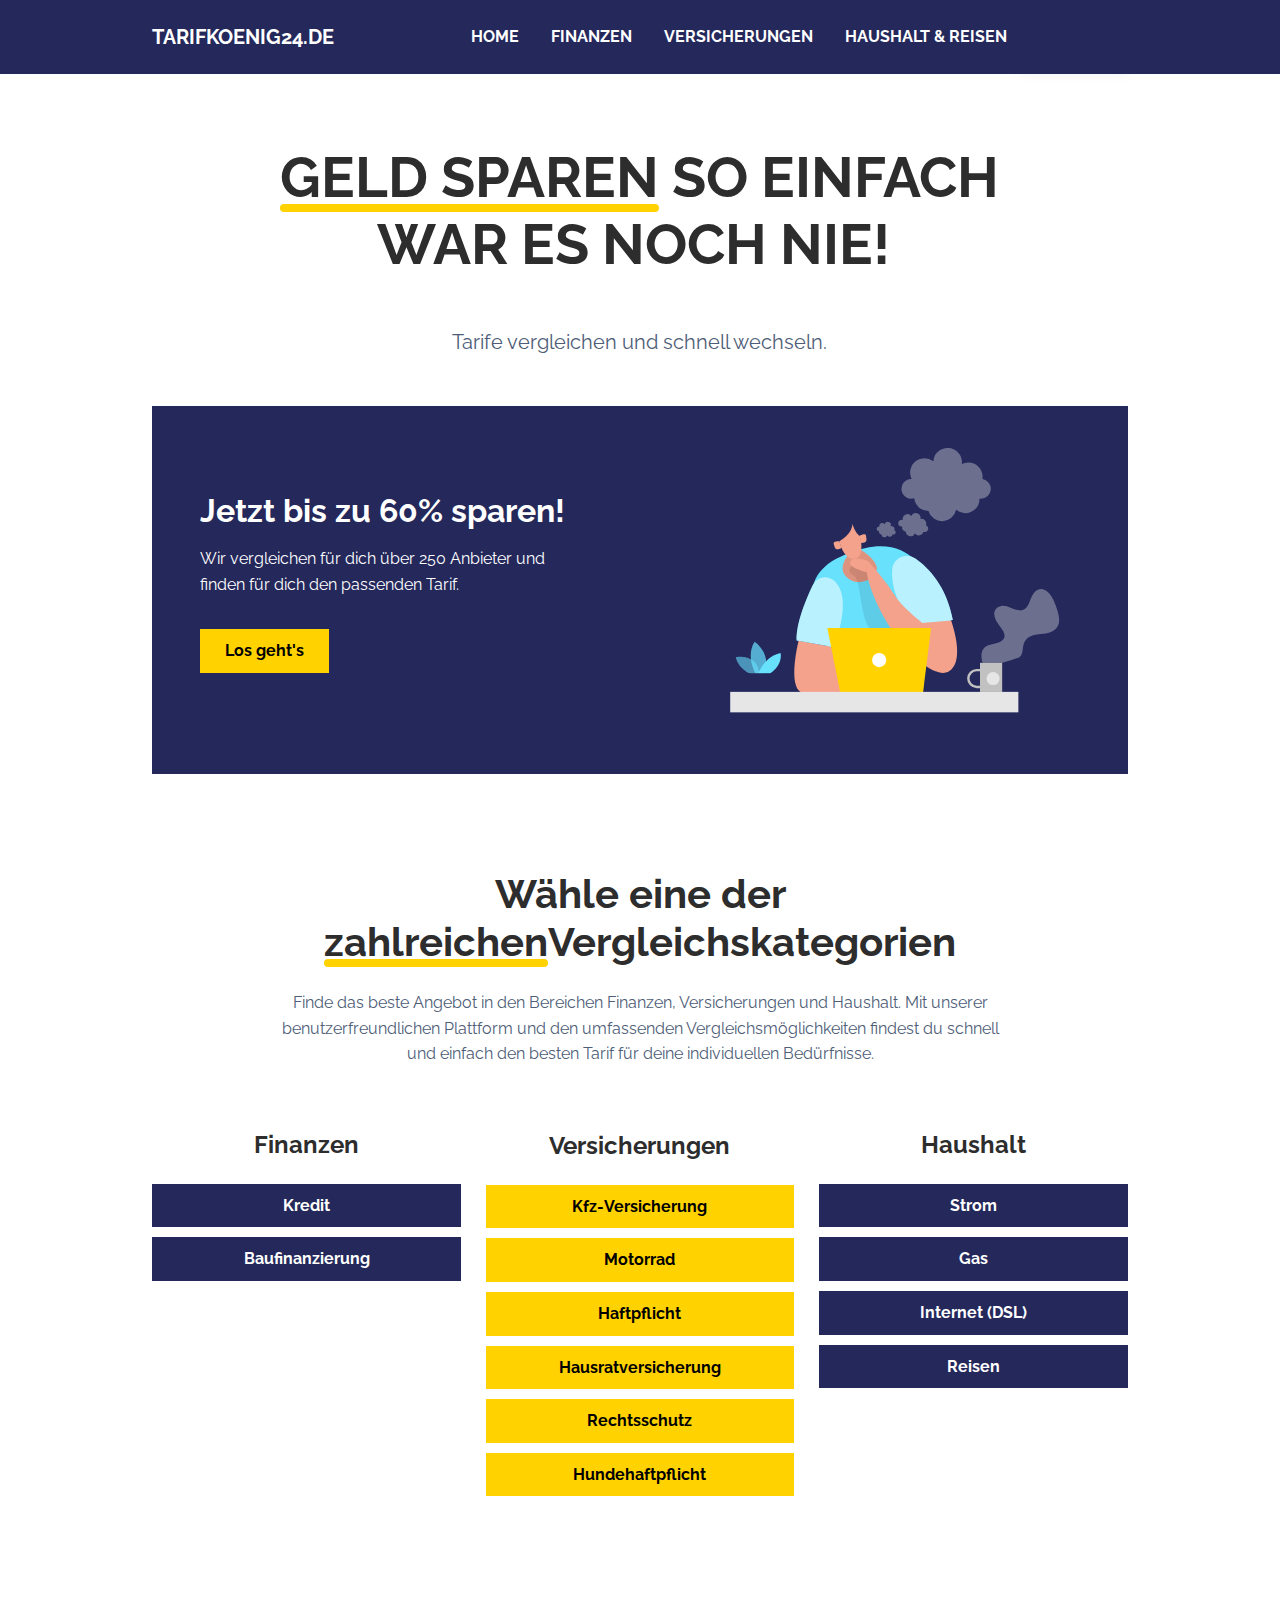
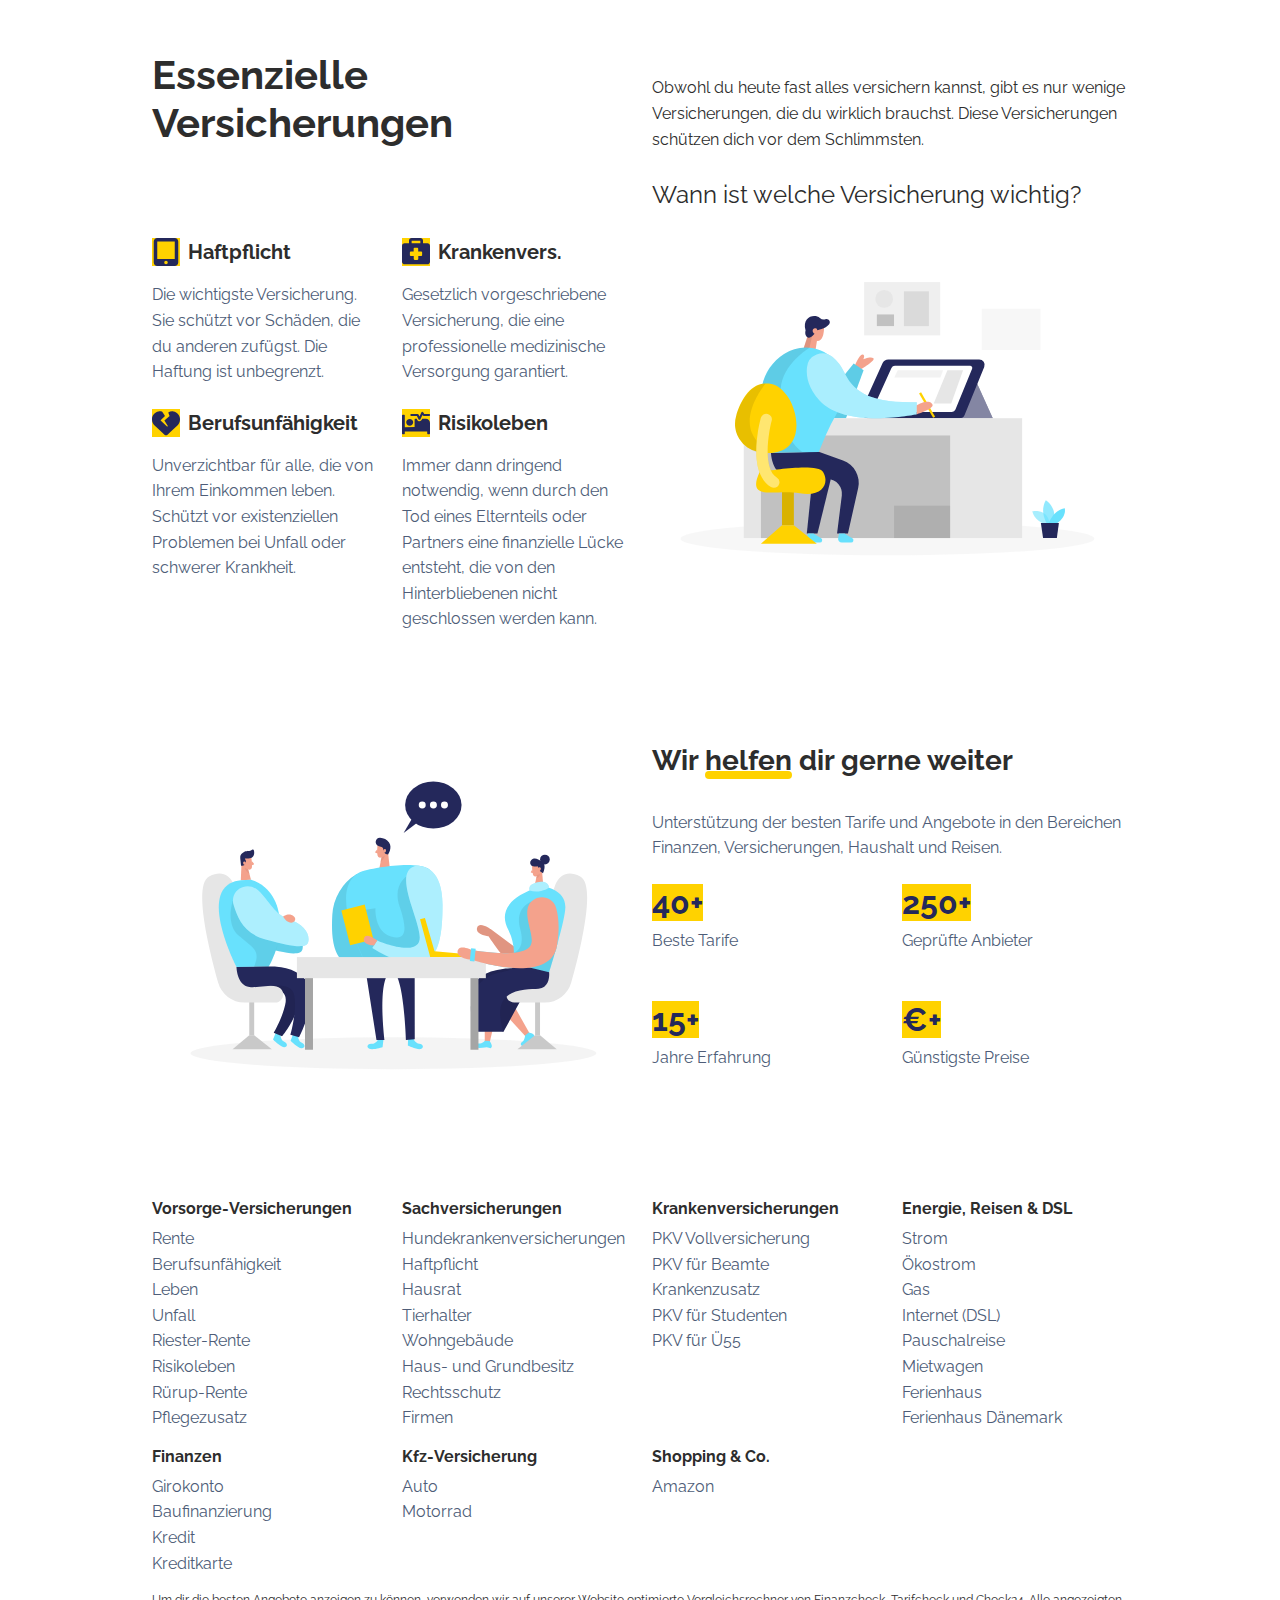
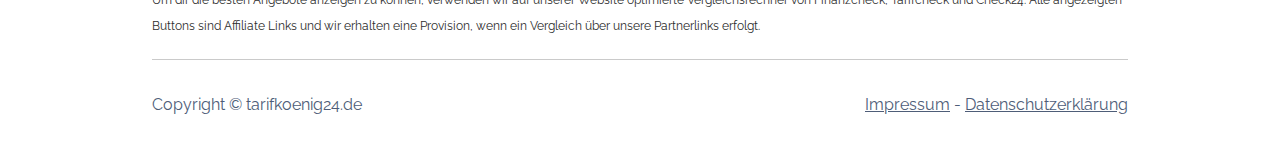
==== commit 2f9a2de1: "Add files via upload" ====
--- a/index.html
+++ b/index.html
@@ -1 +1 @@
-<!DOCTYPE html><html lang="de"><head><meta charset="utf-8"><meta name="viewport" content="width=device-width, initial-scale=1.0, shrink-to-fit=no"><title>Home - tarifkoenig24.de</title><meta name="description" content="Tarifvergleichswebseite, die eine schnelle und einfache Möglichkeit bietet, die besten Angebote in den Bereichen Finanzen, Versicherungen und Haushalt zu finden. Unser Ziel ist es, unseren Besuchern unabhängige und transparente Vergleichsmöglichkeiten zu bieten, damit sie aus einer Vielzahl von Optionen das beste Angebot auswählen können. Wir bieten auch spezielle Vergleichsrechner für Kredite und eine Vielzahl von Versicherungen. Unser Ziel ist es, unseren Besuchern Zeit und Geld zu sparen, indem wir ihnen die besten Angebote auf dem Markt präsentieren."><link rel="stylesheet" href="assets/bootstrap/css/bootstrap.min.css"><link rel="stylesheet" href="assets/css/styles.min.css"></head><body id="start"><nav class="navbar navbar-light navbar-expand-md fixed-top navbar-shrink py-3" id="mainNav" style="text-transform: uppercase;"><div class="container"><a class="navbar-brand d-flex align-items-center" href="/"><span>tarifkoenig24.de</span></a><button data-bs-toggle="collapse" class="navbar-toggler" data-bs-target="#navcol-1"><span class="visually-hidden">Toggle navigation</span><span class="navbar-toggler-icon"></span></button><div class="collapse navbar-collapse" id="navcol-1"><ul class="navbar-nav mx-auto"><li class="nav-item"><a class="nav-link active" href="index.html">Home</a></li><li class="nav-item"><a class="nav-link" href="kontakt.html">Contacts</a></li></ul><a class="btn btn-primary shadow" role="button" href="signup.html">Sign up</a></div><nav class="navbar navbar-dark navbar-expand-md fixed-top bg-primary navbar-shrink py-3" id="mainNav-1"><div class="container"><a class="navbar-brand d-flex align-items-center" href="/"><span>tarifkoenig24.de&nbsp;</span></a><button data-bs-toggle="collapse" class="navbar-toggler" data-bs-target="#navcol-2"><span>MENÜ</span><span class="visually-hidden">Toggle navigation</span><span class="navbar-toggler-icon"></span></button><div class="collapse navbar-collapse" id="navcol-2"><ul class="navbar-nav mx-auto"><li class="nav-item"><a class="nav-link active" href="#start">HOME</a></li><li class="nav-item"><a class="nav-link active" href="#kategorien">FINANZEN</a></li><li class="nav-item"><a class="nav-link active" href="#kategorien">VERsICHERUNGEN</a></li><li class="nav-item"><a class="nav-link active" href="#kategorien">HAUSHALT &amp; REISEN</a></li><li class="nav-item"></li></ul></div></div></nav></div></nav><header class="pt-5"><div class="container pt-4 pt-xl-5"><div class="row pt-5"><div class="col-md-8 col-lg-9 col-xl-10 text-center text-md-start mx-auto"><div class="text-center"><h1 class="display-4 fw-bold mb-5"><span class="underline">GELD SPAREN</span>&nbsp;SO EINFACH WAR ES NOCH NIE!&nbsp;</h1><p class="fs-5 text-muted mb-5">Tarife vergleichen und schnell wechseln.</p></div></div></div><div class="bg-primary border rounded border-0 border-primary overflow-hidden"><div class="row g-0"><div class="col-md-6 d-flex flex-column justify-content-center"><div class="text-white p-4 p-md-5"><h2 class="fw-bold text-white mb-3">Jetzt bis zu 60% sparen!</h2><p class="mb-4">Wir vergleichen für dich über 250 Anbieter und finden für dich den passenden Tarif.</p><div class="my-3"><a class="btn btn-warning me-2 mt-2" role="button" href="#kategorien">Los geht's</a></div></div></div><div class="col-md-6 order-first order-md-last" style="min-height: 250px;"><img class="w-100 h-100 fit-contain pt-5 pt-md-0" src="assets/img/illustrations/web-development.svg"></div></div></div></div></header><section id="kategorien" class="py-5"><div class="container py-4 py-xl-5"><div class="row mb-5"><div class="col-md-8 col-xl-9 text-center mx-auto"><h2 class="display-6 fw-bold mb-4">Wähle eine der <span class="underline">zahlreichen</span>Vergleichskategorien</h2><p class="text-muted">Finde das beste Angebot in den Bereichen Finanzen, Versicherungen und Haushalt. Mit unserer benutzerfreundlichen Plattform und den umfassenden Vergleichsmöglichkeiten findest du schnell und einfach den besten Tarif für deine individuellen Bedürfnisse.</p></div></div><div class="row gy-4 row-cols-1 row-cols-md-2 row-cols-lg-3"><div class="col"><div class="card border-0 h-100"><h4 class="fw-bold text-center mb-4">Finanzen</h4><a class="btn btn-primary" role="button" href="https://a.partner-versicherung.de/click.php?partner_id=119748&amp;ad_id=15&amp;deep=kredit" style="margin-bottom: 10px;">Kredit</a><a class="btn btn-primary" role="button" href="https://a.partner-versicherung.de/click.php?partner_id=119748&amp;ad_id=15&amp;deep=baufinanzierung" style="margin-bottom: 10px;">Baufinanzierung</a></div></div><div class="col"><div class="card h-100" style="border-style: none;"><h4 class="fw-bold text-center mb-4">Versicherungen</h4><a class="btn btn-warning" role="button" href="https://a.partner-versicherung.de/click.php?partner_id=119748&amp;ad_id=15&amp;deep=kfz-versicherung" style="margin-bottom: 10px;">Kfz-Versicherung</a><a class="btn btn-warning" role="button" href="https://a.partner-versicherung.de/click.php?partner_id=119748&amp;ad_id=15&amp;deep=motorradversicherung" style="margin-bottom: 10px;">Motorrad</a><a class="btn btn-warning" role="button" href="https://a.partner-versicherung.de/click.php?partner_id=119748&amp;ad_id=15&amp;deep=haftpflichtversicherung" style="margin-bottom: 10px;">Haftpflicht</a><a class="btn btn-warning" role="button" href="https://a.partner-versicherung.de/click.php?partner_id=119748&amp;ad_id=15&amp;deep=hausratversicherung" style="margin-bottom: 10px;">Hausratversicherung</a><a class="btn btn-warning" role="button" href="https://a.partner-versicherung.de/click.php?partner_id=119748&amp;ad_id=15&amp;deep=rechtsschutzversicherung" style="margin-bottom: 10px;">Rechtsschutz</a><a class="btn btn-warning" role="button" href="https://a.partner-versicherung.de/click.php?partner_id=119748&amp;ad_id=15&amp;deep=hundeversicherung" style="margin-bottom: 10px;">Hundehaftpflicht</a></div></div><div class="col"><div class="card border-0 h-100"><h4 class="fw-bold text-center mb-4">Haushalt</h4><a class="btn btn-primary" role="button" href="https://a.check24.net/misc/click.php?pid=199313&amp;aid=18&amp;deep=stromanbieter-wechseln&amp;cat=1" style="margin-bottom: 10px;">Strom</a><a class="btn btn-primary" role="button" href="https://a.check24.net/misc/click.php?pid=199313&amp;aid=18&amp;deep=gasanbieter-wechseln&amp;cat=3" style="margin-bottom: 10px;">Gas</a><a class="btn btn-primary" role="button" href="https://a.check24.net/misc/click.php?pid=199313&amp;aid=18&amp;deep=dsl-anbieterwechsel&amp;cat=4" style="margin-bottom: 10px;">Internet (DSL)</a><a class="btn btn-primary" role="button" href="https://a.check24.net/misc/click.php?pid=199313&amp;aid=18&amp;deep=pauschalreisen-vergleich&amp;cat=9" style="margin-bottom: 10px;">Reisen</a></div></div></div></div></section><section><div class="container py-4 py-xl-5"><div class="row"><div class="col-md-6"><h3 class="display-6 fw-bold text-start pb-md-4">Essenzielle Versicherungen</h3></div><div class="col-md-6 pt-4"><p class="mb-4">Obwohl du heute fast alles versichern kannst, gibt es nur wenige Versicherungen, die du wirklich brauchst.&nbsp;Diese Versicherungen schützen dich vor dem Schlimmsten.</p><p class="fs-4 mb-4">Wann ist welche Versicherung wichtig?</p></div></div><div class="row gy-4 gy-md-0"><div class="col-md-6 d-flex d-sm-flex d-md-flex justify-content-center align-items-center justify-content-md-start align-items-md-center justify-content-xl-center"><div><div class="row gy-2 row-cols-1 row-cols-sm-2"><div class="col text-center text-md-start"><div class="d-flex justify-content-center align-items-center justify-content-md-start"><svg xmlns="http://www.w3.org/2000/svg" viewBox="-32 0 512 512" width="1em" height="1em" fill="currentColor" class="fs-3 text-primary bg-warning"><!--! Font Awesome Free 6.1.1 by @fontawesome - https://fontawesome.com License - https://fontawesome.com/license/free (Icons: CC BY 4.0, Fonts: SIL OFL 1.1, Code: MIT License) Copyright 2022 Fonticons, Inc. --><path d="M384 .0001H64c-35.35 0-64 28.65-64 64v384c0 35.35 28.65 63.1 64 63.1h320c35.35 0 64-28.65 64-63.1v-384C448 28.65 419.3 .0001 384 .0001zM224 480c-17.75 0-32-14.25-32-32s14.25-32 32-32s32 14.25 32 32S241.8 480 224 480zM384 384H64v-320h320V384z"></path></svg><h5 class="fw-bold mb-0 ms-2">Haftpflicht</h5></div><p class="text-muted my-3">Die wichtigste Versicherung. Sie schützt vor Schäden, die du anderen zufügst. Die Haftung ist unbegrenzt.</p></div><div class="col text-center text-md-start"><div class="d-flex justify-content-center align-items-center justify-content-md-start"><svg xmlns="http://www.w3.org/2000/svg" viewBox="0 0 512 512" width="1em" height="1em" fill="currentColor" class="fs-3 text-primary bg-warning"><!--! Font Awesome Free 6.1.1 by @fontawesome - https://fontawesome.com License - https://fontawesome.com/license/free (Icons: CC BY 4.0, Fonts: SIL OFL 1.1, Code: MIT License) Copyright 2022 Fonticons, Inc. --><path d="M464 96H384V48C384 21.5 362.5 0 336 0h-160C149.5 0 128 21.5 128 48V96H48C21.5 96 0 117.5 0 144v288C0 458.5 21.5 480 48 480h416c26.5 0 48-21.5 48-48v-288C512 117.5 490.5 96 464 96zM176 48h160V96h-160V48zM368 314c0 8.836-7.164 16-16 16h-54V384c0 8.836-7.164 16-15.1 16h-52c-8.835 0-16-7.164-16-16v-53.1H160c-8.836 0-16-7.164-16-16v-52c0-8.838 7.164-16 16-16h53.1V192c0-8.838 7.165-16 16-16h52c8.836 0 15.1 7.162 15.1 16v54H352c8.836 0 16 7.162 16 16V314z"></path></svg><h5 class="fw-bold mb-0 ms-2">Krankenvers.</h5></div><p class="text-muted my-3">Gesetzlich vorgeschriebene Versicherung, die eine professionelle medizinische Versorgung garantiert.</p></div><div class="col text-center text-md-start"><div class="d-flex justify-content-center align-items-center justify-content-md-start"><svg xmlns="http://www.w3.org/2000/svg" viewBox="0 0 512 512" width="1em" height="1em" fill="currentColor" class="fs-3 text-primary bg-warning"><!--! Font Awesome Free 6.1.1 by @fontawesome - https://fontawesome.com License - https://fontawesome.com/license/free (Icons: CC BY 4.0, Fonts: SIL OFL 1.1, Code: MIT License) Copyright 2022 Fonticons, Inc. --><path d="M119.4 44.1C142.7 40.22 166.2 42.2 187.1 49.43L237.8 126.9L162.3 202.3C160.8 203.9 159.1 205.1 160 208.2C160 210.3 160.1 212.4 162.6 213.9L274.6 317.9C277.5 320.6 281.1 320.7 285.1 318.2C288.2 315.6 288.9 311.2 286.8 307.8L226.4 209.7L317.1 134.1C319.7 131.1 320.7 128.5 319.5 125.3L296.8 61.74C325.4 45.03 359.2 38.53 392.6 44.1C461.5 55.58 512 115.2 512 185.1V190.9C512 232.4 494.8 272.1 464.4 300.4L283.7 469.1C276.2 476.1 266.3 480 256 480C245.7 480 235.8 476.1 228.3 469.1L47.59 300.4C17.23 272.1 0 232.4 0 190.9V185.1C0 115.2 50.52 55.58 119.4 44.09V44.1z"></path></svg><h5 class="fw-bold mb-0 ms-2">Berufsunfähigkeit&nbsp;</h5></div><p class="text-muted my-3">Unverzichtbar für alle, die von Ihrem Einkommen leben. Schützt vor existenziellen Problemen bei Unfall oder schwerer Krankheit.</p></div><div class="col text-center text-md-start"><div class="d-flex justify-content-center align-items-center justify-content-md-start"><svg xmlns="http://www.w3.org/2000/svg" viewBox="0 -64 640 640" width="1em" height="1em" fill="currentColor" class="fs-3 text-primary bg-warning"><!--! Font Awesome Free 6.1.1 by @fontawesome - https://fontawesome.com License - https://fontawesome.com/license/free (Icons: CC BY 4.0, Fonts: SIL OFL 1.1, Code: MIT License) Copyright 2022 Fonticons, Inc. --><path d="M96 318.3v1.689h1.689C97.12 319.4 96.56 318.9 96 318.3zM176 320c44.13 0 80-35.88 80-79.1s-35.88-79.1-80-79.1S96 195.9 96 240S131.9 320 176 320zM256 318.3C255.4 318.9 254.9 319.4 254.3 320H256V318.3zM544 160h-82.1L450.7 183.9C441.5 203.2 421.8 215.8 400 216c-21.23 0-40.97-12.31-50.3-31.35l-12.08-24.64H304c-8.836 0-16 7.161-16 15.1v175.1L64 352V80.01c0-8.834-7.164-15.1-16-15.1h-32c-8.836 0-16 7.163-16 15.1V496C0 504.8 7.164 512 16 512h32C56.84 512 64 504.8 64 496v-47.1h512V496c0 8.836 7.164 16 16 16h32c8.836 0 16-7.164 16-16V256C640 202.1 597 160 544 160zM624 48.01h-115.2l-24.88-37.31c-2.324-3.48-5.539-6.131-9.158-7.977c-1.172-.6016-2.486-.5508-3.738-.9512C468.8 1.035 466.5 0 464.1 0c-.625 0-1.25 .0254-1.875 .0781c-8.625 .6406-16.25 5.876-19.94 13.7l-42.72 90.81l-21.12-43.12c-4.027-8.223-12.39-13.44-21.54-13.44L208 48.02C199.2 48.01 192 55.18 192 64.02v15.99c0 8.836 7.163 15.1 15.1 16l133.1 .0091l36.46 74.55C382.5 178.8 390.8 184 400 184c9.219-.0781 17.78-5.438 21.72-13.78l45.91-97.52l8.406 12.62C480.5 91.1 487.1 96.01 496 96.01h128c8.836 0 16-7.164 16-16V64.01C640 55.18 632.8 48.01 624 48.01z"></path></svg><h5 class="fw-bold mb-0 ms-2">Risikoleben</h5></div><p class="text-muted my-3">Immer dann dringend notwendig, wenn durch den Tod eines Elternteils oder Partners eine finanzielle Lücke entsteht, die von den Hinterbliebenen nicht geschlossen werden kann.</p></div></div></div></div><div class="col-md-6 order-first order-md-last"><div><img class="w-100 fit-cover" style="min-height: 300px;" src="assets/img/illustrations/teamwork.svg" width="464" height="350"></div></div></div></div></section><section><div class="container py-4 py-xl-5"><div class="row gy-4 gy-md-0"><div class="col-md-6 text-center text-md-start d-flex d-sm-flex d-md-flex justify-content-center align-items-center justify-content-md-start align-items-md-center justify-content-xl-center"><div><img class="rounded img-fluid fit-cover" style="min-height: 300px;" src="assets/img/illustrations/meeting.svg" width="800"></div></div><div class="col"><div style="max-width: 450px;"><h3 class="fw-bold pb-md-4">Wir <span class="underline">helfen</span>&nbsp;dir gerne weiter</h3><p class="text-muted py-4 py-md-0">Unterstützung der besten Tarife und Angebote in den Bereichen Finanzen, Versicherungen, Haushalt und Reisen.</p><div class="row gy-4 row-cols-2 row-cols-md-2"><div class="col"><div><span class="fs-2 fw-bold text-primary bg-warning">40+</span><p class="fw-normal text-muted">Beste Tarife</p></div></div><div class="col"><div><span class="fs-2 fw-bold text-primary bg-warning">250+</span><p class="fw-normal text-muted">Geprüfte Anbieter</p></div></div><div class="col"><div><span class="fs-2 fw-bold text-primary bg-warning">15+</span><p class="fw-normal text-muted">Jahre Erfahrung</p></div></div><div class="col"><div><span class="fs-2 fw-bold text-primary bg-warning">€+</span><p class="fw-normal text-muted">Günstigste Preise</p></div></div></div></div></div></div></div></section><section class="py-4 py-xl-5"><div class="container"><div class="text-white bg-primary border rounded border-0 border-primary d-flex flex-column justify-content-between flex-lg-row p-4 p-md-5"><div class="pb-2 pb-lg-1"><h2 class="fw-bold text-warning mb-2">Fragen zum Versicherungsbedarf?</h2><p class="mb-0">Wir helfen dir gerne bei allen Versicherungsfragen oder vermitteln dir einen Experten.</p></div><div class="my-2"><a class="btn btn-light fs-5 py-2 px-4" role="button" href="kontakt.html">Los geht's</a></div></div></div></section><footer><div class="container py-4 py-lg-5"><div class="row row-cols-2 row-cols-md-4"><div class="col-sm-4 col-md-3 text-lg-start d-flex flex-column"><h3 class="fs-6 fw-bold">Vorsorge-Versicherungen</h3><ul class="list-unstyled"><li><a href="https://a.partner-versicherung.de/click.php?partner_id=119748&amp;ad_id=15&amp;deep=rentenversicherung">Rente</a></li><li><a href="https://a.partner-versicherung.de/click.php?partner_id=119748&amp;ad_id=15&amp;deep=berufsunfaehigkeitsversicherung">Berufsunfähigkeit</a></li><li><a href="https://a.partner-versicherung.de/click.php?partner_id=119748&amp;ad_id=15&amp;deep=lebensversicherung">Leben</a></li><li><a href="https://a.partner-versicherung.de/click.php?partner_id=119748&amp;ad_id=15&amp;deep=unfallversicherung">Unfall</a></li><li><a href="https://a.partner-versicherung.de/click.php?partner_id=119748&amp;ad_id=15&amp;deep=riester-rente">Riester-Rente</a></li><li><a href="https://a.partner-versicherung.de/click.php?partner_id=119748&amp;ad_id=15&amp;deep=risikolebensversicherung">Risikoleben</a></li><li><a href="https://a.partner-versicherung.de/click.php?partner_id=119748&amp;ad_id=15&amp;deep=ruerup-rente">Rürup-Rente</a></li><li><a href="https://a.partner-versicherung.de/click.php?partner_id=119748&amp;ad_id=15&amp;deep=pflegezusatzversicherung">Pflegezusatz</a></li></ul></div><div class="col-sm-4 col-md-3 text-lg-start d-flex flex-column"><h3 class="fs-6 fw-bold">Sachversicherungen</h3><ul class="list-unstyled"><li><a href="https://a.partner-versicherung.de/click.php?partner_id=119748&amp;ad_id=15&amp;deep=hundekrankenversicherung">Hunde Krankenversicherung</a></li><li><a href="https://a.partner-versicherung.de/click.php?partner_id=119748&amp;ad_id=15&amp;deep=haftpflichtversicherung">Haftpflicht</a></li><li><a href="https://a.partner-versicherung.de/click.php?partner_id=119748&amp;ad_id=15&amp;deep=hausratversicherung">Hausrat</a></li><li><a href="https://a.partner-versicherung.de/click.php?partner_id=119748&amp;ad_id=15&amp;deep=hundeversicherung">Tierhalter</a></li><li><a href="https://a.partner-versicherung.de/click.php?partner_id=119748&amp;ad_id=15&amp;deep=wohngebaeudeversicherung">Wohngebäude</a></li><li><a href="https://a.partner-versicherung.de/click.php?partner_id=119748&amp;ad_id=15&amp;deep=grundbesitzerhaftpflicht">Haus- und Grundbesitz</a></li><li><a href="https://a.partner-versicherung.de/click.php?partner_id=119748&amp;ad_id=15&amp;deep=rechtsschutzversicherung">Rechtsschutz</a></li><li><a href="https://a.partner-versicherung.de/click.php?partner_id=119748&amp;ad_id=15&amp;deep=firmenversicherung">Firmen</a></li></ul></div><div class="col-sm-4 col-md-3 text-lg-start d-flex flex-column"><h3 class="fs-6 fw-bold">Kranken-Versicherungen</h3><ul class="list-unstyled"><li><a href="#">PKV Vollversicherung</a></li><li><a href="#">PKV für Beamte</a></li><li><a href="#">Krankenzusatz</a></li><li><a href="#">PKV für Studenten</a></li><li><a href="#">PKV für Ü55</a></li></ul></div><div class="col-sm-4 col-md-3 text-lg-start d-flex flex-column"><h3 class="fs-6 fw-bold">Energie, Reisen &amp; DSL</h3><ul class="list-unstyled"><li><a href="https://a.check24.net/misc/click.php?pid=199313&amp;aid=18&amp;deep=stromanbieter-wechseln&amp;cat=1">Strom</a></li><li><a href="https://a.check24.net/misc/click.php?pid=199313&amp;aid=18&amp;deep=oekostrom&amp;cat=5">Ökostrom</a></li><li><a href="https://a.check24.net/misc/click.php?pid=199313&amp;aid=18&amp;deep=gasanbieter-wechseln&amp;cat=3">Gas</a></li><li><a href="https://a.check24.net/misc/click.php?pid=199313&amp;aid=18&amp;deep=dsl-anbieterwechsel&amp;cat=4">Internet (DSL)</a></li><li><a href="https://a.check24.net/misc/click.php?pid=199313&amp;aid=18&amp;deep=pauschalreisen-vergleich&amp;cat=9">Pauschalreise</a></li><li><a href="https://a.check24.net/misc/click.php?pid=199313&amp;aid=18&amp;deep=mietwagen-preisvergleich&amp;cat=10">Mietwagen</a></li><li><a href="https://a.check24.net/misc/click.php?pid=199313&amp;aid=18&amp;cat=13">Ferienhaus</a></li><li><a href="https://a.check24.net/misc/click.php?pid=199313&amp;aid=18&amp;cat=12">Ferienhaus Dänemark</a></li></ul></div><div class="col-sm-4 col-md-3 text-lg-start d-flex flex-column"><h3 class="fs-6 fw-bold">Finanzen</h3><ul class="list-unstyled"><li><a href="https://a.partner-versicherung.de/click.php?partner_id=119748&amp;ad_id=15&amp;deep=girokonto">Girokonto</a></li><li><a href="https://a.partner-versicherung.de/click.php?partner_id=119748&amp;ad_id=15&amp;deep=baufinanzierung">Baufinanzierung</a></li><li><a href="https://a.partner-versicherung.de/click.php?partner_id=119748&amp;ad_id=15&amp;deep=kredit">Kredit</a></li><li><a href="https://a.partner-versicherung.de/click.php?partner_id=119748&amp;ad_id=15&amp;deep=kreditkarten">Kreditkarte</a></li></ul></div><div class="col-sm-4 col-md-3 text-lg-start d-flex flex-column"><h3 class="fs-6 fw-bold">Kfz-Versicherung</h3><ul class="list-unstyled"><li><a href="https://a.partner-versicherung.de/click.php?partner_id=119748&amp;ad_id=15&amp;deep=kfz-versicherung">Auto</a></li><li><a href="https://a.partner-versicherung.de/click.php?partner_id=119748&amp;ad_id=15&amp;deep=motorradversicherung">Motorrad</a></li></ul></div><div class="col-sm-4 col-md-3 text-lg-start d-flex flex-column"><h3 class="fs-6 fw-bold">Shopping &amp; Co.</h3><ul class="list-unstyled"><li><a href="https://amzn.to/3zJrtxw">Amazon</a></li><li></li><li></li></ul></div></div><p class="fw-light text-center" style="margin-top: 10px;font-size: 12px;">Um dir die besten Angebote anzeigen zu können, verwenden wir auf unserer Website optimierte Vergleichsrechner von Finanzcheck, Tarifcheck und Check24. Alle angezeigten Buttons sind Affiliate Links und wir erhalten eine Provision, wenn ein Vergleich über unsere Partnerlinks erfolgt.</p><hr><div class="text-muted d-flex justify-content-between align-items-center pt-3"><p class="mb-0">Copyright © tarifkoenig24.de</p><p class="mb-0"><a href="impressum.html">Impressum</a> - <a href="datenschutz.html">Datenschutzerklärung</a></p></div></div></footer><script src="assets/bootstrap/js/bootstrap.min.js"></script><script src="assets/js/script.min.js"></script></body></html>+<!DOCTYPE html><html lang="de"><head><meta charset="utf-8"><meta name="viewport" content="width=device-width, initial-scale=1.0, shrink-to-fit=no"><title>TARIFKOENIG24: Tarifvergleichswebseite - Hier vergleichst du alles</title><meta property="og:type" content="website"><meta name="description" content="Entdecke eine Vielzahl von Vergleichsmöglichkeiten in den Bereichen Finanzen, Versicherungen, Haushalt und Pauschalreisen. Mit unserem benutzerfreundlichen Vergleichsrechner findest du schnell und einfach das beste Angebot für deine Bedürfnisse. Starte jetzt deinen Vergleich auf TARIFKOENIG24.de!"><link rel="icon" type="image/png" sizes="16x16" href="assets/img/16.png"><link rel="icon" type="image/png" sizes="32x32" href="assets/img/32.png"><link rel="icon" type="image/png" sizes="192x192" href="assets/img/180.png"><link rel="icon" type="image/png" sizes="192x192" href="assets/img/192.png"><link rel="icon" type="image/png" sizes="192x192" href="assets/img/192.png"><link rel="stylesheet" href="assets/bootstrap/css/bootstrap.min.css"><link rel="stylesheet" href="assets/css/styles.min.css"></head><body id="start"><nav class="navbar navbar-light navbar-expand-md fixed-top navbar-shrink py-3" id="mainNav"><div class="container"><a class="navbar-brand d-flex align-items-center" href="/"><span>tarifkoenig24.de</span></a><button data-bs-toggle="collapse" class="navbar-toggler" data-bs-target="#navcol-1"><span class="visually-hidden">Toggle navigation</span><span class="navbar-toggler-icon"></span></button><div class="collapse navbar-collapse" id="navcol-1"><ul class="navbar-nav mx-auto"><li class="nav-item"><a class="nav-link active" href="index.html">Home</a></li><li class="nav-item"><a class="nav-link" href="kontakt.html">Contacts</a></li></ul><a class="btn btn-primary shadow" role="button" href="signup.html">Sign up</a></div><nav class="navbar navbar-dark navbar-expand-md fixed-top bg-primary navbar-shrink py-3" id="mainNav-1"><div class="container"><a class="navbar-brand d-flex align-items-center" href="/"><span class="text-uppercase">tarifkoenig24.de</span></a><button data-bs-toggle="collapse" class="navbar-toggler" data-bs-target="#navcol-2"><span>MENÜ</span><span class="visually-hidden">Toggle navigation</span><span class="navbar-toggler-icon"></span></button><div class="collapse navbar-collapse" id="navcol-2"><ul class="navbar-nav mx-auto"><li class="nav-item"><a class="nav-link active" href="#start">HOME</a></li><li class="nav-item"><a class="nav-link active" href="#kategorien">FINANZEN</a></li><li class="nav-item"><a class="nav-link active" href="#kategorien">VERSICHERUNGEN</a></li><li class="nav-item"><a class="nav-link active" href="#kategorien">HAUSHALT &amp; REISEN</a></li><li class="nav-item"></li></ul></div></div></nav></div></nav><header class="pt-5"><div class="container pt-4 pt-xl-5"><div class="row pt-5"><div class="col-md-8 col-lg-9 col-xl-10 text-center text-md-start mx-auto"><div class="text-center"><h1 class="display-4 fw-bold mb-5"><span class="underline">GELD SPAREN</span>&nbsp;SO EINFACH WAR ES NOCH NIE!&nbsp;</h1><p class="fs-5 text-muted mb-5">Tarife vergleichen und schnell wechseln.</p></div></div></div><div class="bg-primary border rounded border-0 border-primary overflow-hidden"><div class="row g-0"><div class="col-md-6 d-flex flex-column justify-content-center"><div class="text-white p-4 p-md-5"><h2 class="fw-bold text-white mb-3">Jetzt bis zu 60% sparen!</h2><p class="mb-4">Wir vergleichen für dich über 250 Anbieter und finden für dich den passenden Tarif.</p><div class="my-3"><a class="btn btn-warning me-2 mt-2" role="button" href="#kategorien">Los geht's</a></div></div></div><div class="col-md-6 order-first order-md-last"><img class="w-100 h-100 fit-contain pt-5 pt-md-0" src="assets/img/illustrations/desk.svg"></div></div></div></div></header><section id="kategorien" class="py-5"><div class="container py-4 py-xl-5"><div class="row mb-5"><div class="col-md-8 col-xl-9 text-center mx-auto"><h2 class="display-6 fw-bold mb-4">Wähle eine der <span class="underline">zahlreichen</span>Vergleichskategorien</h2><p class="text-muted">Finde das beste Angebot in den Bereichen Finanzen, Versicherungen und Haushalt. Mit unserer benutzerfreundlichen Plattform und den umfassenden Vergleichsmöglichkeiten findest du schnell und einfach den besten Tarif für deine individuellen Bedürfnisse.</p></div></div><div class="row gy-4 row-cols-1 row-cols-md-2 row-cols-lg-3"><div class="col"><div class="card border-0 h-100"><h4 class="fw-bold text-center mb-4">Finanzen</h4><a class="btn btn-primary" role="button" href="https://a.partner-versicherung.de/click.php?partner_id=119748&amp;ad_id=15&amp;deep=kredit" style="margin-bottom: 10px;">Kredit</a><a class="btn btn-primary" role="button" href="https://a.partner-versicherung.de/click.php?partner_id=119748&amp;ad_id=15&amp;deep=baufinanzierung" style="margin-bottom: 10px;">Baufinanzierung</a></div></div><div class="col h-100"><div class="card border-white h-100"><h4 class="fw-bold text-center mb-4">Versicherungen</h4><a class="btn btn-warning" role="button" href="https://a.partner-versicherung.de/click.php?partner_id=119748&amp;ad_id=15&amp;deep=kfz-versicherung" style="margin-bottom: 10px;">Kfz-Versicherung</a><a class="btn btn-warning" role="button" href="https://a.partner-versicherung.de/click.php?partner_id=119748&amp;ad_id=15&amp;deep=motorradversicherung" style="margin-bottom: 10px;">Motorrad</a><a class="btn btn-warning" role="button" href="https://a.partner-versicherung.de/click.php?partner_id=119748&amp;ad_id=15&amp;deep=haftpflichtversicherung" style="margin-bottom: 10px;">Haftpflicht</a><a class="btn btn-warning" role="button" href="https://a.partner-versicherung.de/click.php?partner_id=119748&amp;ad_id=15&amp;deep=hausratversicherung" style="margin-bottom: 10px;">Hausratversicherung</a><a class="btn btn-warning" role="button" href="https://a.partner-versicherung.de/click.php?partner_id=119748&amp;ad_id=15&amp;deep=rechtsschutzversicherung" style="margin-bottom: 10px;">Rechtsschutz</a><a class="btn btn-warning" role="button" href="https://a.partner-versicherung.de/click.php?partner_id=119748&amp;ad_id=15&amp;deep=hundeversicherung" style="margin-bottom: 10px;">Hundehaftpflicht</a></div></div><div class="col"><div class="card border-0 h-100"><h4 class="fw-bold text-center mb-4">Haushalt</h4><a class="btn btn-primary" role="button" href="https://a.check24.net/misc/click.php?pid=199313&amp;aid=18&amp;deep=stromanbieter-wechseln&amp;cat=1" style="margin-bottom: 10px;">Strom</a><a class="btn btn-primary" role="button" href="https://a.check24.net/misc/click.php?pid=199313&amp;aid=18&amp;deep=gasanbieter-wechseln&amp;cat=3" style="margin-bottom: 10px;">Gas</a><a class="btn btn-primary" role="button" href="https://a.check24.net/misc/click.php?pid=199313&amp;aid=18&amp;deep=dsl-anbieterwechsel&amp;cat=4" style="margin-bottom: 10px;">Internet (DSL)</a><a class="btn btn-primary" role="button" href="https://a.check24.net/misc/click.php?pid=199313&amp;aid=18&amp;deep=pauschalreisen-vergleich&amp;cat=9" style="margin-bottom: 10px;">Reisen</a></div></div></div></div></section><section><div class="container py-4 py-xl-5"><div class="row"><div class="col-md-6"><h3 class="display-6 fw-bold text-start pb-md-4">Essenzielle Versicherungen&nbsp;</h3></div><div class="col-md-6 pt-4"><p class="mb-4">Obwohl du heute fast alles versichern kannst, gibt es nur wenige Versicherungen, die du wirklich brauchst.&nbsp;Diese Versicherungen schützen dich vor dem Schlimmsten.</p><p class="fs-4 mb-4">Wann ist welche Versicherung wichtig?</p></div></div><div class="row gy-4 gy-md-0"><div class="col-md-6 d-flex d-sm-flex d-md-flex justify-content-center align-items-center justify-content-md-start align-items-md-center justify-content-xl-center"><div><div class="row gy-2 row-cols-1 row-cols-sm-2"><div class="col text-center text-md-start"><div class="d-flex justify-content-center align-items-center justify-content-md-start"><svg xmlns="http://www.w3.org/2000/svg" viewBox="-32 0 512 512" width="1em" height="1em" fill="currentColor" class="fs-3 text-primary bg-warning"><!--! Font Awesome Free 6.1.1 by @fontawesome - https://fontawesome.com License - https://fontawesome.com/license/free (Icons: CC BY 4.0, Fonts: SIL OFL 1.1, Code: MIT License) Copyright 2022 Fonticons, Inc. --><path d="M384 .0001H64c-35.35 0-64 28.65-64 64v384c0 35.35 28.65 63.1 64 63.1h320c35.35 0 64-28.65 64-63.1v-384C448 28.65 419.3 .0001 384 .0001zM224 480c-17.75 0-32-14.25-32-32s14.25-32 32-32s32 14.25 32 32S241.8 480 224 480zM384 384H64v-320h320V384z"></path></svg><h5 class="fw-bold mb-0 ms-2">Haftpflicht</h5></div><p class="text-muted my-3">Die wichtigste Versicherung. Sie schützt vor Schäden, die du anderen zufügst. Die Haftung ist unbegrenzt.</p></div><div class="col text-center text-md-start"><div class="d-flex justify-content-center align-items-center justify-content-md-start"><svg xmlns="http://www.w3.org/2000/svg" viewBox="0 0 512 512" width="1em" height="1em" fill="currentColor" class="fs-3 text-primary bg-warning"><!--! Font Awesome Free 6.1.1 by @fontawesome - https://fontawesome.com License - https://fontawesome.com/license/free (Icons: CC BY 4.0, Fonts: SIL OFL 1.1, Code: MIT License) Copyright 2022 Fonticons, Inc. --><path d="M464 96H384V48C384 21.5 362.5 0 336 0h-160C149.5 0 128 21.5 128 48V96H48C21.5 96 0 117.5 0 144v288C0 458.5 21.5 480 48 480h416c26.5 0 48-21.5 48-48v-288C512 117.5 490.5 96 464 96zM176 48h160V96h-160V48zM368 314c0 8.836-7.164 16-16 16h-54V384c0 8.836-7.164 16-15.1 16h-52c-8.835 0-16-7.164-16-16v-53.1H160c-8.836 0-16-7.164-16-16v-52c0-8.838 7.164-16 16-16h53.1V192c0-8.838 7.165-16 16-16h52c8.836 0 15.1 7.162 15.1 16v54H352c8.836 0 16 7.162 16 16V314z"></path></svg><h5 class="fw-bold mb-0 ms-2">Krankenvers.</h5></div><p class="text-muted my-3">Gesetzlich vorgeschriebene Versicherung, die eine professionelle medizinische Versorgung garantiert.</p></div><div class="col text-center text-md-start"><div class="d-flex justify-content-center align-items-center justify-content-md-start"><svg xmlns="http://www.w3.org/2000/svg" viewBox="0 0 512 512" width="1em" height="1em" fill="currentColor" class="fs-3 text-primary bg-warning"><!--! Font Awesome Free 6.1.1 by @fontawesome - https://fontawesome.com License - https://fontawesome.com/license/free (Icons: CC BY 4.0, Fonts: SIL OFL 1.1, Code: MIT License) Copyright 2022 Fonticons, Inc. --><path d="M119.4 44.1C142.7 40.22 166.2 42.2 187.1 49.43L237.8 126.9L162.3 202.3C160.8 203.9 159.1 205.1 160 208.2C160 210.3 160.1 212.4 162.6 213.9L274.6 317.9C277.5 320.6 281.1 320.7 285.1 318.2C288.2 315.6 288.9 311.2 286.8 307.8L226.4 209.7L317.1 134.1C319.7 131.1 320.7 128.5 319.5 125.3L296.8 61.74C325.4 45.03 359.2 38.53 392.6 44.1C461.5 55.58 512 115.2 512 185.1V190.9C512 232.4 494.8 272.1 464.4 300.4L283.7 469.1C276.2 476.1 266.3 480 256 480C245.7 480 235.8 476.1 228.3 469.1L47.59 300.4C17.23 272.1 0 232.4 0 190.9V185.1C0 115.2 50.52 55.58 119.4 44.09V44.1z"></path></svg><h5 class="fw-bold mb-0 ms-2">Berufsunfähigkeit&nbsp;</h5></div><p class="text-muted my-3">Unverzichtbar für alle, die von Ihrem Einkommen leben. Schützt vor existenziellen Problemen bei Unfall oder schwerer Krankheit.</p></div><div class="col text-center text-md-start"><div class="d-flex justify-content-center align-items-center justify-content-md-start"><svg xmlns="http://www.w3.org/2000/svg" viewBox="0 -64 640 640" width="1em" height="1em" fill="currentColor" class="fs-3 text-primary bg-warning"><!--! Font Awesome Free 6.1.1 by @fontawesome - https://fontawesome.com License - https://fontawesome.com/license/free (Icons: CC BY 4.0, Fonts: SIL OFL 1.1, Code: MIT License) Copyright 2022 Fonticons, Inc. --><path d="M96 318.3v1.689h1.689C97.12 319.4 96.56 318.9 96 318.3zM176 320c44.13 0 80-35.88 80-79.1s-35.88-79.1-80-79.1S96 195.9 96 240S131.9 320 176 320zM256 318.3C255.4 318.9 254.9 319.4 254.3 320H256V318.3zM544 160h-82.1L450.7 183.9C441.5 203.2 421.8 215.8 400 216c-21.23 0-40.97-12.31-50.3-31.35l-12.08-24.64H304c-8.836 0-16 7.161-16 15.1v175.1L64 352V80.01c0-8.834-7.164-15.1-16-15.1h-32c-8.836 0-16 7.163-16 15.1V496C0 504.8 7.164 512 16 512h32C56.84 512 64 504.8 64 496v-47.1h512V496c0 8.836 7.164 16 16 16h32c8.836 0 16-7.164 16-16V256C640 202.1 597 160 544 160zM624 48.01h-115.2l-24.88-37.31c-2.324-3.48-5.539-6.131-9.158-7.977c-1.172-.6016-2.486-.5508-3.738-.9512C468.8 1.035 466.5 0 464.1 0c-.625 0-1.25 .0254-1.875 .0781c-8.625 .6406-16.25 5.876-19.94 13.7l-42.72 90.81l-21.12-43.12c-4.027-8.223-12.39-13.44-21.54-13.44L208 48.02C199.2 48.01 192 55.18 192 64.02v15.99c0 8.836 7.163 15.1 15.1 16l133.1 .0091l36.46 74.55C382.5 178.8 390.8 184 400 184c9.219-.0781 17.78-5.438 21.72-13.78l45.91-97.52l8.406 12.62C480.5 91.1 487.1 96.01 496 96.01h128c8.836 0 16-7.164 16-16V64.01C640 55.18 632.8 48.01 624 48.01z"></path></svg><h5 class="fw-bold mb-0 ms-2">Risikoleben</h5></div><p class="text-muted my-3">Immer dann dringend notwendig, wenn durch den Tod eines Elternteils oder Partners eine finanzielle Lücke entsteht, die von den Hinterbliebenen nicht geschlossen werden kann.</p></div></div></div></div><div class="col-md-6 order-first order-md-last"><div><img class="w-100 fit-cover" src="assets/img/illustrations/register.svg" width="464" height="350"></div></div></div></div></section><section><div class="container py-4 py-xl-5"><div class="row gy-4 gy-md-0"><div class="col-md-6 text-center text-md-start d-flex d-sm-flex d-md-flex justify-content-center align-items-center justify-content-md-start align-items-md-center justify-content-xl-center"><div><img class="rounded img-fluid fit-cover" src="assets/img/illustrations/meeting.svg" width="800"></div></div><div class="col"><div><h3 class="fw-bold pb-md-4">Wir <span class="underline">helfen</span>&nbsp;dir gerne weiter</h3><p class="text-muted py-4 py-md-0">Unterstützung der besten Tarife und Angebote in den Bereichen Finanzen, Versicherungen, Haushalt und Reisen.</p><div class="row gy-4 row-cols-2 row-cols-md-2"><div class="col"><div><span class="fs-2 fw-bold text-primary bg-warning">40+</span><p class="fw-normal text-muted">Beste Tarife</p></div></div><div class="col"><div><span class="fs-2 fw-bold text-primary bg-warning">250+</span><p class="fw-normal text-muted">Geprüfte Anbieter</p></div></div><div class="col"><div><span class="fs-2 fw-bold text-primary bg-warning">15+</span><p class="fw-normal text-muted">Jahre Erfahrung</p></div></div><div class="col"><div><span class="fs-2 fw-bold text-primary bg-warning">€+</span><p class="fw-normal text-muted">Günstigste Preise</p></div></div></div></div></div></div></div></section><footer><div class="container py-4 py-lg-5"><div class="row row-cols-2 row-cols-md-4"><div class="col-sm-4 col-md-3 text-lg-start d-flex flex-column"><h3 class="fs-6 fw-bold">Vorsorge-Versicherungen</h3><ul class="list-unstyled"><li><a href="https://a.partner-versicherung.de/click.php?partner_id=119748&amp;ad_id=15&amp;deep=rentenversicherung">Rente</a></li><li><a href="https://a.partner-versicherung.de/click.php?partner_id=119748&amp;ad_id=15&amp;deep=berufsunfaehigkeitsversicherung">Berufsunfähigkeit</a></li><li><a href="https://a.partner-versicherung.de/click.php?partner_id=119748&amp;ad_id=15&amp;deep=lebensversicherung">Leben</a></li><li><a href="https://a.partner-versicherung.de/click.php?partner_id=119748&amp;ad_id=15&amp;deep=unfallversicherung">Unfall</a></li><li><a href="https://a.partner-versicherung.de/click.php?partner_id=119748&amp;ad_id=15&amp;deep=riester-rente">Riester-Rente</a></li><li><a href="https://a.partner-versicherung.de/click.php?partner_id=119748&amp;ad_id=15&amp;deep=risikolebensversicherung">Risikoleben</a></li><li><a href="https://a.partner-versicherung.de/click.php?partner_id=119748&amp;ad_id=15&amp;deep=ruerup-rente">Rürup-Rente</a></li><li><a href="https://a.partner-versicherung.de/click.php?partner_id=119748&amp;ad_id=15&amp;deep=pflegezusatzversicherung">Pflegezusatz</a></li></ul></div><div class="col-sm-4 col-md-3 text-lg-start d-flex flex-column"><h3 class="fs-6 fw-bold">Sachversicherungen</h3><ul class="list-unstyled"><li><a href="https://a.partner-versicherung.de/click.php?partner_id=119748&amp;ad_id=15&amp;deep=hundekrankenversicherung">Hundekrankenversicherungen</a></li><li><a href="https://a.partner-versicherung.de/click.php?partner_id=119748&amp;ad_id=15&amp;deep=haftpflichtversicherung">Haftpflicht</a></li><li><a href="https://a.partner-versicherung.de/click.php?partner_id=119748&amp;ad_id=15&amp;deep=hausratversicherung">Hausrat</a></li><li><a href="https://a.partner-versicherung.de/click.php?partner_id=119748&amp;ad_id=15&amp;deep=hundeversicherung">Tierhalter</a></li><li><a href="https://a.partner-versicherung.de/click.php?partner_id=119748&amp;ad_id=15&amp;deep=wohngebaeudeversicherung">Wohngebäude</a></li><li><a href="https://a.partner-versicherung.de/click.php?partner_id=119748&amp;ad_id=15&amp;deep=grundbesitzerhaftpflicht">Haus- und Grundbesitz</a></li><li><a href="https://a.partner-versicherung.de/click.php?partner_id=119748&amp;ad_id=15&amp;deep=rechtsschutzversicherung">Rechtsschutz</a></li><li><a href="https://a.partner-versicherung.de/click.php?partner_id=119748&amp;ad_id=15&amp;deep=firmenversicherung">Firmen</a></li></ul></div><div class="col-sm-4 col-md-3 text-lg-start d-flex flex-column"><h3 class="fs-6 fw-bold">Krankenversicherungen</h3><ul class="list-unstyled"><li><a href="#">PKV Vollversicherung</a></li><li><a href="#">PKV für Beamte</a></li><li><a href="#">Krankenzusatz</a></li><li><a href="#">PKV für Studenten</a></li><li><a href="#">PKV für Ü55</a></li></ul></div><div class="col-sm-4 col-md-3 text-lg-start d-flex flex-column"><h3 class="fs-6 fw-bold">Energie, Reisen &amp; DSL</h3><ul class="list-unstyled"><li><a href="https://a.check24.net/misc/click.php?pid=199313&amp;aid=18&amp;deep=stromanbieter-wechseln&amp;cat=1">Strom</a></li><li><a href="https://a.check24.net/misc/click.php?pid=199313&amp;aid=18&amp;deep=oekostrom&amp;cat=5">Ökostrom</a></li><li><a href="https://a.check24.net/misc/click.php?pid=199313&amp;aid=18&amp;deep=gasanbieter-wechseln&amp;cat=3">Gas</a></li><li><a href="https://a.check24.net/misc/click.php?pid=199313&amp;aid=18&amp;deep=dsl-anbieterwechsel&amp;cat=4">Internet (DSL)</a></li><li><a href="https://a.check24.net/misc/click.php?pid=199313&amp;aid=18&amp;deep=pauschalreisen-vergleich&amp;cat=9">Pauschalreise</a></li><li><a href="https://a.check24.net/misc/click.php?pid=199313&amp;aid=18&amp;deep=mietwagen-preisvergleich&amp;cat=10">Mietwagen</a></li><li><a href="https://a.check24.net/misc/click.php?pid=199313&amp;aid=18&amp;cat=13">Ferienhaus</a></li><li><a href="https://a.check24.net/misc/click.php?pid=199313&amp;aid=18&amp;cat=12">Ferienhaus Dänemark</a></li></ul></div><div class="col-sm-4 col-md-3 text-lg-start d-flex flex-column"><h3 class="fs-6 fw-bold">Finanzen</h3><ul class="list-unstyled"><li><a href="https://a.partner-versicherung.de/click.php?partner_id=119748&amp;ad_id=15&amp;deep=girokonto">Girokonto</a></li><li><a href="https://a.partner-versicherung.de/click.php?partner_id=119748&amp;ad_id=15&amp;deep=baufinanzierung">Baufinanzierung</a></li><li><a href="https://a.partner-versicherung.de/click.php?partner_id=119748&amp;ad_id=15&amp;deep=kredit">Kredit</a></li><li><a href="https://a.partner-versicherung.de/click.php?partner_id=119748&amp;ad_id=15&amp;deep=kreditkarten">Kreditkarte</a></li></ul></div><div class="col-sm-4 col-md-3 text-lg-start d-flex flex-column"><h3 class="fs-6 fw-bold">Kfz-Versicherung</h3><ul class="list-unstyled"><li><a href="https://a.partner-versicherung.de/click.php?partner_id=119748&amp;ad_id=15&amp;deep=kfz-versicherung">Auto</a></li><li><a href="https://a.partner-versicherung.de/click.php?partner_id=119748&amp;ad_id=15&amp;deep=motorradversicherung">Motorrad</a></li></ul></div><div class="col-sm-4 col-md-3 text-lg-start d-flex flex-column"><h3 class="fs-6 fw-bold">Shopping &amp; Co.</h3><ul class="list-unstyled"><li><a href="https://amzn.to/3zJrtxw">Amazon</a></li><li></li><li></li></ul></div></div><p class="fw-light"><sup><strong>Um dir die besten Angebote anzeigen zu können, verwenden wir auf unserer Website optimierte Vergleichsrechner von Finanzcheck, Tarifcheck und Check24. Alle angezeigten Buttons sind Affiliate Links und wir erhalten eine Provision, wenn ein Vergleich über unsere Partnerlinks erfolgt.</strong></sup></p><hr><div class="text-muted d-flex justify-content-between align-items-center pt-3"><p class="mb-0">Copyright © tarifkoenig24.de</p><p class="mb-0"><a href="impressum.html">Impressum</a> - <a href="datenschutz.html">Datenschutzerklärung</a></p></div><div></div></div></footer><script src="assets/bootstrap/js/bootstrap.min.js"></script><script src="assets/js/script.min.js"></script></body></html>--- a/assets/css/styles.min.css
+++ b/assets/css/styles.min.css
@@ -1 +1 @@
-@font-face{font-family:Raleway;src:url(../../assets/fonts/1Ptsg8zYS_SKggPNyCg4QIFqPfE.woff2) format('woff2');font-weight:300;font-style:italic;font-display:swap;unicode-range:U+0460-052F,U+1C80-1C88,U+20B4,U+2DE0-2DFF,U+A640-A69F,U+FE2E-FE2F}@font-face{font-family:Raleway;src:url(../../assets/fonts/1Ptsg8zYS_SKggPNyCg4SYFqPfE.woff2) format('woff2');font-weight:300;font-style:italic;font-display:swap;unicode-range:U+0301,U+0400-045F,U+0490-0491,U+04B0-04B1,U+2116}@font-face{font-family:Raleway;src:url(../../assets/fonts/1Ptsg8zYS_SKggPNyCg4QoFqPfE.woff2) format('woff2');font-weight:300;font-style:italic;font-display:swap;unicode-range:U+0102-0103,U+0110-0111,U+0128-0129,U+0168-0169,U+01A0-01A1,U+01AF-01B0,U+0300-0301,U+0303-0304,U+0308-0309,U+0323,U+0329,U+1EA0-1EF9,U+20AB}@font-face{font-family:Raleway;src:url(../../assets/fonts/1Ptsg8zYS_SKggPNyCg4Q4FqPfE.woff2) format('woff2');font-weight:300;font-style:italic;font-display:swap;unicode-range:U+0100-02AF,U+0300-0301,U+0303-0304,U+0308-0309,U+0323,U+0329,U+1E00-1EFF,U+2020,U+20A0-20AB,U+20AD-20CF,U+2113,U+2C60-2C7F,U+A720-A7FF}@font-face{font-family:Raleway;src:url(../../assets/fonts/1Ptsg8zYS_SKggPNyCg4TYFq.woff2) format('woff2');font-weight:300;font-style:italic;font-display:swap;unicode-range:U+0000-00FF,U+0131,U+0152-0153,U+02BB-02BC,U+02C6,U+02DA,U+02DC,U+0300-0301,U+0303-0304,U+0308-0309,U+0323,U+0329,U+2000-206F,U+2074,U+20AC,U+2122,U+2191,U+2193,U+2212,U+2215,U+FEFF,U+FFFD}@font-face{font-family:Raleway;src:url(../../assets/fonts/1Ptsg8zYS_SKggPNyCg4QIFqPfE.woff2) format('woff2');font-weight:400;font-style:italic;font-display:swap;unicode-range:U+0460-052F,U+1C80-1C88,U+20B4,U+2DE0-2DFF,U+A640-A69F,U+FE2E-FE2F}@font-face{font-family:Raleway;src:url(../../assets/fonts/1Ptsg8zYS_SKggPNyCg4SYFqPfE.woff2) format('woff2');font-weight:400;font-style:italic;font-display:swap;unicode-range:U+0301,U+0400-045F,U+0490-0491,U+04B0-04B1,U+2116}@font-face{font-family:Raleway;src:url(../../assets/fonts/1Ptsg8zYS_SKggPNyCg4QoFqPfE.woff2) format('woff2');font-weight:400;font-style:italic;font-display:swap;unicode-range:U+0102-0103,U+0110-0111,U+0128-0129,U+0168-0169,U+01A0-01A1,U+01AF-01B0,U+0300-0301,U+0303-0304,U+0308-0309,U+0323,U+0329,U+1EA0-1EF9,U+20AB}@font-face{font-family:Raleway;src:url(../../assets/fonts/1Ptsg8zYS_SKggPNyCg4Q4FqPfE.woff2) format('woff2');font-weight:400;font-style:italic;font-display:swap;unicode-range:U+0100-02AF,U+0300-0301,U+0303-0304,U+0308-0309,U+0323,U+0329,U+1E00-1EFF,U+2020,U+20A0-20AB,U+20AD-20CF,U+2113,U+2C60-2C7F,U+A720-A7FF}@font-face{font-family:Raleway;src:url(../../assets/fonts/1Ptsg8zYS_SKggPNyCg4TYFq.woff2) format('woff2');font-weight:400;font-style:italic;font-display:swap;unicode-range:U+0000-00FF,U+0131,U+0152-0153,U+02BB-02BC,U+02C6,U+02DA,U+02DC,U+0300-0301,U+0303-0304,U+0308-0309,U+0323,U+0329,U+2000-206F,U+2074,U+20AC,U+2122,U+2191,U+2193,U+2212,U+2215,U+FEFF,U+FFFD}@font-face{font-family:Raleway;src:url(../../assets/fonts/1Ptsg8zYS_SKggPNyCg4QIFqPfE.woff2) format('woff2');font-weight:600;font-style:italic;font-display:swap;unicode-range:U+0460-052F,U+1C80-1C88,U+20B4,U+2DE0-2DFF,U+A640-A69F,U+FE2E-FE2F}@font-face{font-family:Raleway;src:url(../../assets/fonts/1Ptsg8zYS_SKggPNyCg4SYFqPfE.woff2) format('woff2');font-weight:600;font-style:italic;font-display:swap;unicode-range:U+0301,U+0400-045F,U+0490-0491,U+04B0-04B1,U+2116}@font-face{font-family:Raleway;src:url(../../assets/fonts/1Ptsg8zYS_SKggPNyCg4QoFqPfE.woff2) format('woff2');font-weight:600;font-style:italic;font-display:swap;unicode-range:U+0102-0103,U+0110-0111,U+0128-0129,U+0168-0169,U+01A0-01A1,U+01AF-01B0,U+0300-0301,U+0303-0304,U+0308-0309,U+0323,U+0329,U+1EA0-1EF9,U+20AB}@font-face{font-family:Raleway;src:url(../../assets/fonts/1Ptsg8zYS_SKggPNyCg4Q4FqPfE.woff2) format('woff2');font-weight:600;font-style:italic;font-display:swap;unicode-range:U+0100-02AF,U+0300-0301,U+0303-0304,U+0308-0309,U+0323,U+0329,U+1E00-1EFF,U+2020,U+20A0-20AB,U+20AD-20CF,U+2113,U+2C60-2C7F,U+A720-A7FF}@font-face{font-family:Raleway;src:url(../../assets/fonts/1Ptsg8zYS_SKggPNyCg4TYFq.woff2) format('woff2');font-weight:600;font-style:italic;font-display:swap;unicode-range:U+0000-00FF,U+0131,U+0152-0153,U+02BB-02BC,U+02C6,U+02DA,U+02DC,U+0300-0301,U+0303-0304,U+0308-0309,U+0323,U+0329,U+2000-206F,U+2074,U+20AC,U+2122,U+2191,U+2193,U+2212,U+2215,U+FEFF,U+FFFD}@font-face{font-family:Raleway;src:url(../../assets/fonts/1Ptsg8zYS_SKggPNyCg4QIFqPfE.woff2) format('woff2');font-weight:700;font-style:italic;font-display:swap;unicode-range:U+0460-052F,U+1C80-1C88,U+20B4,U+2DE0-2DFF,U+A640-A69F,U+FE2E-FE2F}@font-face{font-family:Raleway;src:url(../../assets/fonts/1Ptsg8zYS_SKggPNyCg4SYFqPfE.woff2) format('woff2');font-weight:700;font-style:italic;font-display:swap;unicode-range:U+0301,U+0400-045F,U+0490-0491,U+04B0-04B1,U+2116}@font-face{font-family:Raleway;src:url(../../assets/fonts/1Ptsg8zYS_SKggPNyCg4QoFqPfE.woff2) format('woff2');font-weight:700;font-style:italic;font-display:swap;unicode-range:U+0102-0103,U+0110-0111,U+0128-0129,U+0168-0169,U+01A0-01A1,U+01AF-01B0,U+0300-0301,U+0303-0304,U+0308-0309,U+0323,U+0329,U+1EA0-1EF9,U+20AB}@font-face{font-family:Raleway;src:url(../../assets/fonts/1Ptsg8zYS_SKggPNyCg4Q4FqPfE.woff2) format('woff2');font-weight:700;font-style:italic;font-display:swap;unicode-range:U+0100-02AF,U+0300-0301,U+0303-0304,U+0308-0309,U+0323,U+0329,U+1E00-1EFF,U+2020,U+20A0-20AB,U+20AD-20CF,U+2113,U+2C60-2C7F,U+A720-A7FF}@font-face{font-family:Raleway;src:url(../../assets/fonts/1Ptsg8zYS_SKggPNyCg4TYFq.woff2) format('woff2');font-weight:700;font-style:italic;font-display:swap;unicode-range:U+0000-00FF,U+0131,U+0152-0153,U+02BB-02BC,U+02C6,U+02DA,U+02DC,U+0300-0301,U+0303-0304,U+0308-0309,U+0323,U+0329,U+2000-206F,U+2074,U+20AC,U+2122,U+2191,U+2193,U+2212,U+2215,U+FEFF,U+FFFD}@font-face{font-family:Raleway;src:url(../../assets/fonts/1Ptsg8zYS_SKggPNyCg4QIFqPfE.woff2) format('woff2');font-weight:800;font-style:italic;font-display:swap;unicode-range:U+0460-052F,U+1C80-1C88,U+20B4,U+2DE0-2DFF,U+A640-A69F,U+FE2E-FE2F}@font-face{font-family:Raleway;src:url(../../assets/fonts/1Ptsg8zYS_SKggPNyCg4SYFqPfE.woff2) format('woff2');font-weight:800;font-style:italic;font-display:swap;unicode-range:U+0301,U+0400-045F,U+0490-0491,U+04B0-04B1,U+2116}@font-face{font-family:Raleway;src:url(../../assets/fonts/1Ptsg8zYS_SKggPNyCg4QoFqPfE.woff2) format('woff2');font-weight:800;font-style:italic;font-display:swap;unicode-range:U+0102-0103,U+0110-0111,U+0128-0129,U+0168-0169,U+01A0-01A1,U+01AF-01B0,U+0300-0301,U+0303-0304,U+0308-0309,U+0323,U+0329,U+1EA0-1EF9,U+20AB}@font-face{font-family:Raleway;src:url(../../assets/fonts/1Ptsg8zYS_SKggPNyCg4Q4FqPfE.woff2) format('woff2');font-weight:800;font-style:italic;font-display:swap;unicode-range:U+0100-02AF,U+0300-0301,U+0303-0304,U+0308-0309,U+0323,U+0329,U+1E00-1EFF,U+2020,U+20A0-20AB,U+20AD-20CF,U+2113,U+2C60-2C7F,U+A720-A7FF}@font-face{font-family:Raleway;src:url(../../assets/fonts/1Ptsg8zYS_SKggPNyCg4TYFq.woff2) format('woff2');font-weight:800;font-style:italic;font-display:swap;unicode-range:U+0000-00FF,U+0131,U+0152-0153,U+02BB-02BC,U+02C6,U+02DA,U+02DC,U+0300-0301,U+0303-0304,U+0308-0309,U+0323,U+0329,U+2000-206F,U+2074,U+20AC,U+2122,U+2191,U+2193,U+2212,U+2215,U+FEFF,U+FFFD}@font-face{font-family:Raleway;src:url(../../assets/fonts/1Ptug8zYS_SKggPNyCAIT5lu.woff2) format('woff2');font-weight:300;font-style:normal;font-display:swap;unicode-range:U+0460-052F,U+1C80-1C88,U+20B4,U+2DE0-2DFF,U+A640-A69F,U+FE2E-FE2F}@font-face{font-family:Raleway;src:url(../../assets/fonts/1Ptug8zYS_SKggPNyCkIT5lu.woff2) format('woff2');font-weight:300;font-style:normal;font-display:swap;unicode-range:U+0301,U+0400-045F,U+0490-0491,U+04B0-04B1,U+2116}@font-face{font-family:Raleway;src:url(../../assets/fonts/1Ptug8zYS_SKggPNyCIIT5lu.woff2) format('woff2');font-weight:300;font-style:normal;font-display:swap;unicode-range:U+0102-0103,U+0110-0111,U+0128-0129,U+0168-0169,U+01A0-01A1,U+01AF-01B0,U+0300-0301,U+0303-0304,U+0308-0309,U+0323,U+0329,U+1EA0-1EF9,U+20AB}@font-face{font-family:Raleway;src:url(../../assets/fonts/1Ptug8zYS_SKggPNyCMIT5lu.woff2) format('woff2');font-weight:300;font-style:normal;font-display:swap;unicode-range:U+0100-02AF,U+0300-0301,U+0303-0304,U+0308-0309,U+0323,U+0329,U+1E00-1EFF,U+2020,U+20A0-20AB,U+20AD-20CF,U+2113,U+2C60-2C7F,U+A720-A7FF}@font-face{font-family:Raleway;src:url(../../assets/fonts/1Ptug8zYS_SKggPNyC0ITw.woff2) format('woff2');font-weight:300;font-style:normal;font-display:swap;unicode-range:U+0000-00FF,U+0131,U+0152-0153,U+02BB-02BC,U+02C6,U+02DA,U+02DC,U+0300-0301,U+0303-0304,U+0308-0309,U+0323,U+0329,U+2000-206F,U+2074,U+20AC,U+2122,U+2191,U+2193,U+2212,U+2215,U+FEFF,U+FFFD}@font-face{font-family:Raleway;src:url(../../assets/fonts/1Ptug8zYS_SKggPNyCAIT5lu.woff2) format('woff2');font-weight:400;font-style:normal;font-display:swap;unicode-range:U+0460-052F,U+1C80-1C88,U+20B4,U+2DE0-2DFF,U+A640-A69F,U+FE2E-FE2F}@font-face{font-family:Raleway;src:url(../../assets/fonts/1Ptug8zYS_SKggPNyCkIT5lu.woff2) format('woff2');font-weight:400;font-style:normal;font-display:swap;unicode-range:U+0301,U+0400-045F,U+0490-0491,U+04B0-04B1,U+2116}@font-face{font-family:Raleway;src:url(../../assets/fonts/1Ptug8zYS_SKggPNyCIIT5lu.woff2) format('woff2');font-weight:400;font-style:normal;font-display:swap;unicode-range:U+0102-0103,U+0110-0111,U+0128-0129,U+0168-0169,U+01A0-01A1,U+01AF-01B0,U+0300-0301,U+0303-0304,U+0308-0309,U+0323,U+0329,U+1EA0-1EF9,U+20AB}@font-face{font-family:Raleway;src:url(../../assets/fonts/1Ptug8zYS_SKggPNyCMIT5lu.woff2) format('woff2');font-weight:400;font-style:normal;font-display:swap;unicode-range:U+0100-02AF,U+0300-0301,U+0303-0304,U+0308-0309,U+0323,U+0329,U+1E00-1EFF,U+2020,U+20A0-20AB,U+20AD-20CF,U+2113,U+2C60-2C7F,U+A720-A7FF}@font-face{font-family:Raleway;src:url(../../assets/fonts/1Ptug8zYS_SKggPNyC0ITw.woff2) format('woff2');font-weight:400;font-style:normal;font-display:swap;unicode-range:U+0000-00FF,U+0131,U+0152-0153,U+02BB-02BC,U+02C6,U+02DA,U+02DC,U+0300-0301,U+0303-0304,U+0308-0309,U+0323,U+0329,U+2000-206F,U+2074,U+20AC,U+2122,U+2191,U+2193,U+2212,U+2215,U+FEFF,U+FFFD}@font-face{font-family:Raleway;src:url(../../assets/fonts/1Ptug8zYS_SKggPNyCAIT5lu.woff2) format('woff2');font-weight:600;font-style:normal;font-display:swap;unicode-range:U+0460-052F,U+1C80-1C88,U+20B4,U+2DE0-2DFF,U+A640-A69F,U+FE2E-FE2F}@font-face{font-family:Raleway;src:url(../../assets/fonts/1Ptug8zYS_SKggPNyCkIT5lu.woff2) format('woff2');font-weight:600;font-style:normal;font-display:swap;unicode-range:U+0301,U+0400-045F,U+0490-0491,U+04B0-04B1,U+2116}@font-face{font-family:Raleway;src:url(../../assets/fonts/1Ptug8zYS_SKggPNyCIIT5lu.woff2) format('woff2');font-weight:600;font-style:normal;font-display:swap;unicode-range:U+0102-0103,U+0110-0111,U+0128-0129,U+0168-0169,U+01A0-01A1,U+01AF-01B0,U+0300-0301,U+0303-0304,U+0308-0309,U+0323,U+0329,U+1EA0-1EF9,U+20AB}@font-face{font-family:Raleway;src:url(../../assets/fonts/1Ptug8zYS_SKggPNyCMIT5lu.woff2) format('woff2');font-weight:600;font-style:normal;font-display:swap;unicode-range:U+0100-02AF,U+0300-0301,U+0303-0304,U+0308-0309,U+0323,U+0329,U+1E00-1EFF,U+2020,U+20A0-20AB,U+20AD-20CF,U+2113,U+2C60-2C7F,U+A720-A7FF}@font-face{font-family:Raleway;src:url(../../assets/fonts/1Ptug8zYS_SKggPNyC0ITw.woff2) format('woff2');font-weight:600;font-style:normal;font-display:swap;unicode-range:U+0000-00FF,U+0131,U+0152-0153,U+02BB-02BC,U+02C6,U+02DA,U+02DC,U+0300-0301,U+0303-0304,U+0308-0309,U+0323,U+0329,U+2000-206F,U+2074,U+20AC,U+2122,U+2191,U+2193,U+2212,U+2215,U+FEFF,U+FFFD}@font-face{font-family:Raleway;src:url(../../assets/fonts/1Ptug8zYS_SKggPNyCAIT5lu.woff2) format('woff2');font-weight:700;font-style:normal;font-display:swap;unicode-range:U+0460-052F,U+1C80-1C88,U+20B4,U+2DE0-2DFF,U+A640-A69F,U+FE2E-FE2F}@font-face{font-family:Raleway;src:url(../../assets/fonts/1Ptug8zYS_SKggPNyCkIT5lu.woff2) format('woff2');font-weight:700;font-style:normal;font-display:swap;unicode-range:U+0301,U+0400-045F,U+0490-0491,U+04B0-04B1,U+2116}@font-face{font-family:Raleway;src:url(../../assets/fonts/1Ptug8zYS_SKggPNyCIIT5lu.woff2) format('woff2');font-weight:700;font-style:normal;font-display:swap;unicode-range:U+0102-0103,U+0110-0111,U+0128-0129,U+0168-0169,U+01A0-01A1,U+01AF-01B0,U+0300-0301,U+0303-0304,U+0308-0309,U+0323,U+0329,U+1EA0-1EF9,U+20AB}@font-face{font-family:Raleway;src:url(../../assets/fonts/1Ptug8zYS_SKggPNyCMIT5lu.woff2) format('woff2');font-weight:700;font-style:normal;font-display:swap;unicode-range:U+0100-02AF,U+0300-0301,U+0303-0304,U+0308-0309,U+0323,U+0329,U+1E00-1EFF,U+2020,U+20A0-20AB,U+20AD-20CF,U+2113,U+2C60-2C7F,U+A720-A7FF}@font-face{font-family:Raleway;src:url(../../assets/fonts/1Ptug8zYS_SKggPNyC0ITw.woff2) format('woff2');font-weight:700;font-style:normal;font-display:swap;unicode-range:U+0000-00FF,U+0131,U+0152-0153,U+02BB-02BC,U+02C6,U+02DA,U+02DC,U+0300-0301,U+0303-0304,U+0308-0309,U+0323,U+0329,U+2000-206F,U+2074,U+20AC,U+2122,U+2191,U+2193,U+2212,U+2215,U+FEFF,U+FFFD}@font-face{font-family:Raleway;src:url(../../assets/fonts/1Ptug8zYS_SKggPNyCAIT5lu.woff2) format('woff2');font-weight:800;font-style:normal;font-display:swap;unicode-range:U+0460-052F,U+1C80-1C88,U+20B4,U+2DE0-2DFF,U+A640-A69F,U+FE2E-FE2F}@font-face{font-family:Raleway;src:url(../../assets/fonts/1Ptug8zYS_SKggPNyCkIT5lu.woff2) format('woff2');font-weight:800;font-style:normal;font-display:swap;unicode-range:U+0301,U+0400-045F,U+0490-0491,U+04B0-04B1,U+2116}@font-face{font-family:Raleway;src:url(../../assets/fonts/1Ptug8zYS_SKggPNyCIIT5lu.woff2) format('woff2');font-weight:800;font-style:normal;font-display:swap;unicode-range:U+0102-0103,U+0110-0111,U+0128-0129,U+0168-0169,U+01A0-01A1,U+01AF-01B0,U+0300-0301,U+0303-0304,U+0308-0309,U+0323,U+0329,U+1EA0-1EF9,U+20AB}@font-face{font-family:Raleway;src:url(../../assets/fonts/1Ptug8zYS_SKggPNyCMIT5lu.woff2) format('woff2');font-weight:800;font-style:normal;font-display:swap;unicode-range:U+0100-02AF,U+0300-0301,U+0303-0304,U+0308-0309,U+0323,U+0329,U+1E00-1EFF,U+2020,U+20A0-20AB,U+20AD-20CF,U+2113,U+2C60-2C7F,U+A720-A7FF}@font-face{font-family:Raleway;src:url(../../assets/fonts/1Ptug8zYS_SKggPNyC0ITw.woff2) format('woff2');font-weight:800;font-style:normal;font-display:swap;unicode-range:U+0000-00FF,U+0131,U+0152-0153,U+02BB-02BC,U+02C6,U+02DA,U+02DC,U+0300-0301,U+0303-0304,U+0308-0309,U+0323,U+0329,U+2000-206F,U+2074,U+20AC,U+2122,U+2191,U+2193,U+2212,U+2215,U+FEFF,U+FFFD}+@font-face{font-family:Raleway;src:url(../../assets/fonts/1Ptsg8zYS_SKggPNyCg4QIFqPfE.woff2) format('woff2');font-weight:300;font-style:italic;font-display:swap;unicode-range:U+0460-052F,U+1C80-1C88,U+20B4,U+2DE0-2DFF,U+A640-A69F,U+FE2E-FE2F}@font-face{font-family:Raleway;src:url(../../assets/fonts/1Ptsg8zYS_SKggPNyCg4SYFqPfE.woff2) format('woff2');font-weight:300;font-style:italic;font-display:swap;unicode-range:U+0301,U+0400-045F,U+0490-0491,U+04B0-04B1,U+2116}@font-face{font-family:Raleway;src:url(../../assets/fonts/1Ptsg8zYS_SKggPNyCg4QoFqPfE.woff2) format('woff2');font-weight:300;font-style:italic;font-display:swap;unicode-range:U+0102-0103,U+0110-0111,U+0128-0129,U+0168-0169,U+01A0-01A1,U+01AF-01B0,U+0300-0301,U+0303-0304,U+0308-0309,U+0323,U+0329,U+1EA0-1EF9,U+20AB}@font-face{font-family:Raleway;src:url(../../assets/fonts/1Ptsg8zYS_SKggPNyCg4Q4FqPfE.woff2) format('woff2');font-weight:300;font-style:italic;font-display:swap;unicode-range:U+0100-02AF,U+0304,U+0308,U+0329,U+1E00-1E9F,U+1EF2-1EFF,U+2020,U+20A0-20AB,U+20AD-20CF,U+2113,U+2C60-2C7F,U+A720-A7FF}@font-face{font-family:Raleway;src:url(../../assets/fonts/1Ptsg8zYS_SKggPNyCg4TYFq.woff2) format('woff2');font-weight:300;font-style:italic;font-display:swap;unicode-range:U+0000-00FF,U+0131,U+0152-0153,U+02BB-02BC,U+02C6,U+02DA,U+02DC,U+0304,U+0308,U+0329,U+2000-206F,U+2074,U+20AC,U+2122,U+2191,U+2193,U+2212,U+2215,U+FEFF,U+FFFD}@font-face{font-family:Raleway;src:url(../../assets/fonts/1Ptsg8zYS_SKggPNyCg4QIFqPfE.woff2) format('woff2');font-weight:400;font-style:italic;font-display:swap;unicode-range:U+0460-052F,U+1C80-1C88,U+20B4,U+2DE0-2DFF,U+A640-A69F,U+FE2E-FE2F}@font-face{font-family:Raleway;src:url(../../assets/fonts/1Ptsg8zYS_SKggPNyCg4SYFqPfE.woff2) format('woff2');font-weight:400;font-style:italic;font-display:swap;unicode-range:U+0301,U+0400-045F,U+0490-0491,U+04B0-04B1,U+2116}@font-face{font-family:Raleway;src:url(../../assets/fonts/1Ptsg8zYS_SKggPNyCg4QoFqPfE.woff2) format('woff2');font-weight:400;font-style:italic;font-display:swap;unicode-range:U+0102-0103,U+0110-0111,U+0128-0129,U+0168-0169,U+01A0-01A1,U+01AF-01B0,U+0300-0301,U+0303-0304,U+0308-0309,U+0323,U+0329,U+1EA0-1EF9,U+20AB}@font-face{font-family:Raleway;src:url(../../assets/fonts/1Ptsg8zYS_SKggPNyCg4Q4FqPfE.woff2) format('woff2');font-weight:400;font-style:italic;font-display:swap;unicode-range:U+0100-02AF,U+0304,U+0308,U+0329,U+1E00-1E9F,U+1EF2-1EFF,U+2020,U+20A0-20AB,U+20AD-20CF,U+2113,U+2C60-2C7F,U+A720-A7FF}@font-face{font-family:Raleway;src:url(../../assets/fonts/1Ptsg8zYS_SKggPNyCg4TYFq.woff2) format('woff2');font-weight:400;font-style:italic;font-display:swap;unicode-range:U+0000-00FF,U+0131,U+0152-0153,U+02BB-02BC,U+02C6,U+02DA,U+02DC,U+0304,U+0308,U+0329,U+2000-206F,U+2074,U+20AC,U+2122,U+2191,U+2193,U+2212,U+2215,U+FEFF,U+FFFD}@font-face{font-family:Raleway;src:url(../../assets/fonts/1Ptsg8zYS_SKggPNyCg4QIFqPfE.woff2) format('woff2');font-weight:600;font-style:italic;font-display:swap;unicode-range:U+0460-052F,U+1C80-1C88,U+20B4,U+2DE0-2DFF,U+A640-A69F,U+FE2E-FE2F}@font-face{font-family:Raleway;src:url(../../assets/fonts/1Ptsg8zYS_SKggPNyCg4SYFqPfE.woff2) format('woff2');font-weight:600;font-style:italic;font-display:swap;unicode-range:U+0301,U+0400-045F,U+0490-0491,U+04B0-04B1,U+2116}@font-face{font-family:Raleway;src:url(../../assets/fonts/1Ptsg8zYS_SKggPNyCg4QoFqPfE.woff2) format('woff2');font-weight:600;font-style:italic;font-display:swap;unicode-range:U+0102-0103,U+0110-0111,U+0128-0129,U+0168-0169,U+01A0-01A1,U+01AF-01B0,U+0300-0301,U+0303-0304,U+0308-0309,U+0323,U+0329,U+1EA0-1EF9,U+20AB}@font-face{font-family:Raleway;src:url(../../assets/fonts/1Ptsg8zYS_SKggPNyCg4Q4FqPfE.woff2) format('woff2');font-weight:600;font-style:italic;font-display:swap;unicode-range:U+0100-02AF,U+0304,U+0308,U+0329,U+1E00-1E9F,U+1EF2-1EFF,U+2020,U+20A0-20AB,U+20AD-20CF,U+2113,U+2C60-2C7F,U+A720-A7FF}@font-face{font-family:Raleway;src:url(../../assets/fonts/1Ptsg8zYS_SKggPNyCg4TYFq.woff2) format('woff2');font-weight:600;font-style:italic;font-display:swap;unicode-range:U+0000-00FF,U+0131,U+0152-0153,U+02BB-02BC,U+02C6,U+02DA,U+02DC,U+0304,U+0308,U+0329,U+2000-206F,U+2074,U+20AC,U+2122,U+2191,U+2193,U+2212,U+2215,U+FEFF,U+FFFD}@font-face{font-family:Raleway;src:url(../../assets/fonts/1Ptsg8zYS_SKggPNyCg4QIFqPfE.woff2) format('woff2');font-weight:700;font-style:italic;font-display:swap;unicode-range:U+0460-052F,U+1C80-1C88,U+20B4,U+2DE0-2DFF,U+A640-A69F,U+FE2E-FE2F}@font-face{font-family:Raleway;src:url(../../assets/fonts/1Ptsg8zYS_SKggPNyCg4SYFqPfE.woff2) format('woff2');font-weight:700;font-style:italic;font-display:swap;unicode-range:U+0301,U+0400-045F,U+0490-0491,U+04B0-04B1,U+2116}@font-face{font-family:Raleway;src:url(../../assets/fonts/1Ptsg8zYS_SKggPNyCg4QoFqPfE.woff2) format('woff2');font-weight:700;font-style:italic;font-display:swap;unicode-range:U+0102-0103,U+0110-0111,U+0128-0129,U+0168-0169,U+01A0-01A1,U+01AF-01B0,U+0300-0301,U+0303-0304,U+0308-0309,U+0323,U+0329,U+1EA0-1EF9,U+20AB}@font-face{font-family:Raleway;src:url(../../assets/fonts/1Ptsg8zYS_SKggPNyCg4Q4FqPfE.woff2) format('woff2');font-weight:700;font-style:italic;font-display:swap;unicode-range:U+0100-02AF,U+0304,U+0308,U+0329,U+1E00-1E9F,U+1EF2-1EFF,U+2020,U+20A0-20AB,U+20AD-20CF,U+2113,U+2C60-2C7F,U+A720-A7FF}@font-face{font-family:Raleway;src:url(../../assets/fonts/1Ptsg8zYS_SKggPNyCg4TYFq.woff2) format('woff2');font-weight:700;font-style:italic;font-display:swap;unicode-range:U+0000-00FF,U+0131,U+0152-0153,U+02BB-02BC,U+02C6,U+02DA,U+02DC,U+0304,U+0308,U+0329,U+2000-206F,U+2074,U+20AC,U+2122,U+2191,U+2193,U+2212,U+2215,U+FEFF,U+FFFD}@font-face{font-family:Raleway;src:url(../../assets/fonts/1Ptsg8zYS_SKggPNyCg4QIFqPfE.woff2) format('woff2');font-weight:800;font-style:italic;font-display:swap;unicode-range:U+0460-052F,U+1C80-1C88,U+20B4,U+2DE0-2DFF,U+A640-A69F,U+FE2E-FE2F}@font-face{font-family:Raleway;src:url(../../assets/fonts/1Ptsg8zYS_SKggPNyCg4SYFqPfE.woff2) format('woff2');font-weight:800;font-style:italic;font-display:swap;unicode-range:U+0301,U+0400-045F,U+0490-0491,U+04B0-04B1,U+2116}@font-face{font-family:Raleway;src:url(../../assets/fonts/1Ptsg8zYS_SKggPNyCg4QoFqPfE.woff2) format('woff2');font-weight:800;font-style:italic;font-display:swap;unicode-range:U+0102-0103,U+0110-0111,U+0128-0129,U+0168-0169,U+01A0-01A1,U+01AF-01B0,U+0300-0301,U+0303-0304,U+0308-0309,U+0323,U+0329,U+1EA0-1EF9,U+20AB}@font-face{font-family:Raleway;src:url(../../assets/fonts/1Ptsg8zYS_SKggPNyCg4Q4FqPfE.woff2) format('woff2');font-weight:800;font-style:italic;font-display:swap;unicode-range:U+0100-02AF,U+0304,U+0308,U+0329,U+1E00-1E9F,U+1EF2-1EFF,U+2020,U+20A0-20AB,U+20AD-20CF,U+2113,U+2C60-2C7F,U+A720-A7FF}@font-face{font-family:Raleway;src:url(../../assets/fonts/1Ptsg8zYS_SKggPNyCg4TYFq.woff2) format('woff2');font-weight:800;font-style:italic;font-display:swap;unicode-range:U+0000-00FF,U+0131,U+0152-0153,U+02BB-02BC,U+02C6,U+02DA,U+02DC,U+0304,U+0308,U+0329,U+2000-206F,U+2074,U+20AC,U+2122,U+2191,U+2193,U+2212,U+2215,U+FEFF,U+FFFD}@font-face{font-family:Raleway;src:url(../../assets/fonts/1Ptug8zYS_SKggPNyCAIT5lu.woff2) format('woff2');font-weight:300;font-style:normal;font-display:swap;unicode-range:U+0460-052F,U+1C80-1C88,U+20B4,U+2DE0-2DFF,U+A640-A69F,U+FE2E-FE2F}@font-face{font-family:Raleway;src:url(../../assets/fonts/1Ptug8zYS_SKggPNyCkIT5lu.woff2) format('woff2');font-weight:300;font-style:normal;font-display:swap;unicode-range:U+0301,U+0400-045F,U+0490-0491,U+04B0-04B1,U+2116}@font-face{font-family:Raleway;src:url(../../assets/fonts/1Ptug8zYS_SKggPNyCIIT5lu.woff2) format('woff2');font-weight:300;font-style:normal;font-display:swap;unicode-range:U+0102-0103,U+0110-0111,U+0128-0129,U+0168-0169,U+01A0-01A1,U+01AF-01B0,U+0300-0301,U+0303-0304,U+0308-0309,U+0323,U+0329,U+1EA0-1EF9,U+20AB}@font-face{font-family:Raleway;src:url(../../assets/fonts/1Ptug8zYS_SKggPNyCMIT5lu.woff2) format('woff2');font-weight:300;font-style:normal;font-display:swap;unicode-range:U+0100-02AF,U+0304,U+0308,U+0329,U+1E00-1E9F,U+1EF2-1EFF,U+2020,U+20A0-20AB,U+20AD-20CF,U+2113,U+2C60-2C7F,U+A720-A7FF}@font-face{font-family:Raleway;src:url(../../assets/fonts/1Ptug8zYS_SKggPNyC0ITw.woff2) format('woff2');font-weight:300;font-style:normal;font-display:swap;unicode-range:U+0000-00FF,U+0131,U+0152-0153,U+02BB-02BC,U+02C6,U+02DA,U+02DC,U+0304,U+0308,U+0329,U+2000-206F,U+2074,U+20AC,U+2122,U+2191,U+2193,U+2212,U+2215,U+FEFF,U+FFFD}@font-face{font-family:Raleway;src:url(../../assets/fonts/1Ptug8zYS_SKggPNyCAIT5lu.woff2) format('woff2');font-weight:400;font-style:normal;font-display:swap;unicode-range:U+0460-052F,U+1C80-1C88,U+20B4,U+2DE0-2DFF,U+A640-A69F,U+FE2E-FE2F}@font-face{font-family:Raleway;src:url(../../assets/fonts/1Ptug8zYS_SKggPNyCkIT5lu.woff2) format('woff2');font-weight:400;font-style:normal;font-display:swap;unicode-range:U+0301,U+0400-045F,U+0490-0491,U+04B0-04B1,U+2116}@font-face{font-family:Raleway;src:url(../../assets/fonts/1Ptug8zYS_SKggPNyCIIT5lu.woff2) format('woff2');font-weight:400;font-style:normal;font-display:swap;unicode-range:U+0102-0103,U+0110-0111,U+0128-0129,U+0168-0169,U+01A0-01A1,U+01AF-01B0,U+0300-0301,U+0303-0304,U+0308-0309,U+0323,U+0329,U+1EA0-1EF9,U+20AB}@font-face{font-family:Raleway;src:url(../../assets/fonts/1Ptug8zYS_SKggPNyCMIT5lu.woff2) format('woff2');font-weight:400;font-style:normal;font-display:swap;unicode-range:U+0100-02AF,U+0304,U+0308,U+0329,U+1E00-1E9F,U+1EF2-1EFF,U+2020,U+20A0-20AB,U+20AD-20CF,U+2113,U+2C60-2C7F,U+A720-A7FF}@font-face{font-family:Raleway;src:url(../../assets/fonts/1Ptug8zYS_SKggPNyC0ITw.woff2) format('woff2');font-weight:400;font-style:normal;font-display:swap;unicode-range:U+0000-00FF,U+0131,U+0152-0153,U+02BB-02BC,U+02C6,U+02DA,U+02DC,U+0304,U+0308,U+0329,U+2000-206F,U+2074,U+20AC,U+2122,U+2191,U+2193,U+2212,U+2215,U+FEFF,U+FFFD}@font-face{font-family:Raleway;src:url(../../assets/fonts/1Ptug8zYS_SKggPNyCAIT5lu.woff2) format('woff2');font-weight:600;font-style:normal;font-display:swap;unicode-range:U+0460-052F,U+1C80-1C88,U+20B4,U+2DE0-2DFF,U+A640-A69F,U+FE2E-FE2F}@font-face{font-family:Raleway;src:url(../../assets/fonts/1Ptug8zYS_SKggPNyCkIT5lu.woff2) format('woff2');font-weight:600;font-style:normal;font-display:swap;unicode-range:U+0301,U+0400-045F,U+0490-0491,U+04B0-04B1,U+2116}@font-face{font-family:Raleway;src:url(../../assets/fonts/1Ptug8zYS_SKggPNyCIIT5lu.woff2) format('woff2');font-weight:600;font-style:normal;font-display:swap;unicode-range:U+0102-0103,U+0110-0111,U+0128-0129,U+0168-0169,U+01A0-01A1,U+01AF-01B0,U+0300-0301,U+0303-0304,U+0308-0309,U+0323,U+0329,U+1EA0-1EF9,U+20AB}@font-face{font-family:Raleway;src:url(../../assets/fonts/1Ptug8zYS_SKggPNyCMIT5lu.woff2) format('woff2');font-weight:600;font-style:normal;font-display:swap;unicode-range:U+0100-02AF,U+0304,U+0308,U+0329,U+1E00-1E9F,U+1EF2-1EFF,U+2020,U+20A0-20AB,U+20AD-20CF,U+2113,U+2C60-2C7F,U+A720-A7FF}@font-face{font-family:Raleway;src:url(../../assets/fonts/1Ptug8zYS_SKggPNyC0ITw.woff2) format('woff2');font-weight:600;font-style:normal;font-display:swap;unicode-range:U+0000-00FF,U+0131,U+0152-0153,U+02BB-02BC,U+02C6,U+02DA,U+02DC,U+0304,U+0308,U+0329,U+2000-206F,U+2074,U+20AC,U+2122,U+2191,U+2193,U+2212,U+2215,U+FEFF,U+FFFD}@font-face{font-family:Raleway;src:url(../../assets/fonts/1Ptug8zYS_SKggPNyCAIT5lu.woff2) format('woff2');font-weight:700;font-style:normal;font-display:swap;unicode-range:U+0460-052F,U+1C80-1C88,U+20B4,U+2DE0-2DFF,U+A640-A69F,U+FE2E-FE2F}@font-face{font-family:Raleway;src:url(../../assets/fonts/1Ptug8zYS_SKggPNyCkIT5lu.woff2) format('woff2');font-weight:700;font-style:normal;font-display:swap;unicode-range:U+0301,U+0400-045F,U+0490-0491,U+04B0-04B1,U+2116}@font-face{font-family:Raleway;src:url(../../assets/fonts/1Ptug8zYS_SKggPNyCIIT5lu.woff2) format('woff2');font-weight:700;font-style:normal;font-display:swap;unicode-range:U+0102-0103,U+0110-0111,U+0128-0129,U+0168-0169,U+01A0-01A1,U+01AF-01B0,U+0300-0301,U+0303-0304,U+0308-0309,U+0323,U+0329,U+1EA0-1EF9,U+20AB}@font-face{font-family:Raleway;src:url(../../assets/fonts/1Ptug8zYS_SKggPNyCMIT5lu.woff2) format('woff2');font-weight:700;font-style:normal;font-display:swap;unicode-range:U+0100-02AF,U+0304,U+0308,U+0329,U+1E00-1E9F,U+1EF2-1EFF,U+2020,U+20A0-20AB,U+20AD-20CF,U+2113,U+2C60-2C7F,U+A720-A7FF}@font-face{font-family:Raleway;src:url(../../assets/fonts/1Ptug8zYS_SKggPNyC0ITw.woff2) format('woff2');font-weight:700;font-style:normal;font-display:swap;unicode-range:U+0000-00FF,U+0131,U+0152-0153,U+02BB-02BC,U+02C6,U+02DA,U+02DC,U+0304,U+0308,U+0329,U+2000-206F,U+2074,U+20AC,U+2122,U+2191,U+2193,U+2212,U+2215,U+FEFF,U+FFFD}@font-face{font-family:Raleway;src:url(../../assets/fonts/1Ptug8zYS_SKggPNyCAIT5lu.woff2) format('woff2');font-weight:800;font-style:normal;font-display:swap;unicode-range:U+0460-052F,U+1C80-1C88,U+20B4,U+2DE0-2DFF,U+A640-A69F,U+FE2E-FE2F}@font-face{font-family:Raleway;src:url(../../assets/fonts/1Ptug8zYS_SKggPNyCkIT5lu.woff2) format('woff2');font-weight:800;font-style:normal;font-display:swap;unicode-range:U+0301,U+0400-045F,U+0490-0491,U+04B0-04B1,U+2116}@font-face{font-family:Raleway;src:url(../../assets/fonts/1Ptug8zYS_SKggPNyCIIT5lu.woff2) format('woff2');font-weight:800;font-style:normal;font-display:swap;unicode-range:U+0102-0103,U+0110-0111,U+0128-0129,U+0168-0169,U+01A0-01A1,U+01AF-01B0,U+0300-0301,U+0303-0304,U+0308-0309,U+0323,U+0329,U+1EA0-1EF9,U+20AB}@font-face{font-family:Raleway;src:url(../../assets/fonts/1Ptug8zYS_SKggPNyCMIT5lu.woff2) format('woff2');font-weight:800;font-style:normal;font-display:swap;unicode-range:U+0100-02AF,U+0304,U+0308,U+0329,U+1E00-1E9F,U+1EF2-1EFF,U+2020,U+20A0-20AB,U+20AD-20CF,U+2113,U+2C60-2C7F,U+A720-A7FF}@font-face{font-family:Raleway;src:url(../../assets/fonts/1Ptug8zYS_SKggPNyC0ITw.woff2) format('woff2');font-weight:800;font-style:normal;font-display:swap;unicode-range:U+0000-00FF,U+0131,U+0152-0153,U+02BB-02BC,U+02C6,U+02DA,U+02DC,U+0304,U+0308,U+0329,U+2000-206F,U+2074,U+20AC,U+2122,U+2191,U+2193,U+2212,U+2215,U+FEFF,U+FFFD}:root{--cc-bg:#fff;--cc-text:#2d4156;--cc-border-radius:0.35em;--cc-btn-primary-bg:#2d4156;--cc-btn-primary-text:var(--cc-bg);--cc-btn-primary-hover-bg:#1d2e38;--cc-btn-secondary-bg:#eaeff2;--cc-btn-secondary-text:var(--cc-text);--cc-btn-secondary-hover-bg:#d8e0e6;--cc-btn-border-radius:4px;--cc-toggle-bg-off:#919ea6;--cc-toggle-bg-on:var(--cc-btn-primary-bg);--cc-toggle-bg-readonly:#d5dee2;--cc-toggle-knob-bg:#fff;--cc-toggle-knob-icon-color:#ecf2fa;--cc-block-text:var(--cc-text);--cc-cookie-category-block-bg:#f0f4f7;--cc-cookie-category-block-bg-hover:#e9eff4;--cc-section-border:#f1f3f5;--cc-cookie-table-border:#e9edf2;--cc-overlay-bg:rgba(4, 6, 8, 0.85);--cc-webkit-scrollbar-bg:#cfd5db;--cc-webkit-scrollbar-bg-hover:#9199a0}.c_darkmode{--cc-bg:#181b1d;--cc-text:#d8e5ea;--cc-btn-primary-bg:#a6c4dd;--cc-btn-primary-text:#000;--cc-btn-primary-hover-bg:#c2dff7;--cc-btn-secondary-bg:#33383c;--cc-btn-secondary-text:var(--cc-text);--cc-btn-secondary-hover-bg:#3e454a;--cc-toggle-bg-off:#667481;--cc-toggle-bg-on:var(--cc-btn-primary-bg);--cc-toggle-bg-readonly:#454c54;--cc-toggle-knob-bg:var(--cc-cookie-category-block-bg);--cc-toggle-knob-icon-color:var(--cc-bg);--cc-block-text:#b3bfc5;--cc-cookie-category-block-bg:#23272a;--cc-cookie-category-block-bg-hover:#2b3035;--cc-section-border:#292d31;--cc-cookie-table-border:#2b3035;--cc-webkit-scrollbar-bg:#667481;--cc-webkit-scrollbar-bg-hover:#9199a0}.cc_div *,.cc_div :after,.cc_div :before,.cc_div :hover{animation:none;background:0 0;border:none;border-radius:unset;box-shadow:none;box-sizing:border-box;color:inherit;float:none;font-family:inherit;font-size:1em;font-style:inherit;font-variant:normal;font-weight:inherit;height:auto;letter-spacing:unset;line-height:1.2;margin:0;padding:0;text-align:left;text-decoration:none;text-transform:none;transition:none;vertical-align:baseline;visibility:unset}.cc_div{-webkit-font-smoothing:antialiased;-moz-osx-font-smoothing:grayscale;color:#2d4156;color:var(--cc-text);font-family:-apple-system,BlinkMacSystemFont,Segoe UI,Roboto,Helvetica,Arial,sans-serif,Apple Color Emoji,Segoe UI Emoji,Segoe UI Symbol;font-size:16px;font-weight:400;text-rendering:optimizeLegibility}#c-ttl,#s-bl td:before,#s-ttl,.cc_div .b-tl,.cc_div .c-bn{font-weight:600}#cm,#s-bl .act .b-acc,#s-inr,.cc_div .b-tl,.cc_div .c-bl{border-radius:.35em;border-radius:var(--cc-border-radius)}#s-bl .act .b-acc{border-top-left-radius:0;border-top-right-radius:0;display:block;max-height:100%;overflow:hidden}.cc_div a,.cc_div button,.cc_div input{-moz-appearance:none;appearance:none;overflow:hidden}.cc_div a{border-bottom:1px solid}.cc_div a:hover{border-color:transparent;text-decoration:none}#cm-ov,#cs-ov,.c--anim #cm,.c--anim #s-cnt,.c--anim #s-inr{transition:visibility .25s linear,opacity .25s,transform .25s!important}.c--anim .c-bn{transition:background-color .25s!important}.c--anim #cm.bar.slide,.c--anim #cm.bar.slide+#cm-ov,.c--anim .bar.slide #s-inr,.c--anim .bar.slide+#cs-ov{transition:visibility .4s,opacity .4s,transform .4s!important}#cm.bar.slide,.cc_div .bar.slide #s-inr{opacity:1;transform:translateX(100%)}#cm.bar.top.slide,.cc_div .bar.left.slide #s-inr{opacity:1;transform:translateX(-100%)}#cm.slide,.cc_div .slide #s-inr{transform:translateY(1.6em)}#cm.top.slide{transform:translateY(-1.6em)}#cm.bar.slide{transform:translateY(100%)}#cm.bar.top.slide{transform:translateY(-100%)}.show--consent .c--anim #cm,.show--consent .c--anim #cm.bar,.show--settings .c--anim #s-inr,.show--settings .c--anim .bar.slide #s-inr{opacity:1;transform:scale(1);visibility:visible!important}.show--consent .c--anim #cm.box.middle,.show--consent .c--anim #cm.cloud.middle{transform:scale(1) translateY(-50%)}.show--settings .c--anim #s-cnt{visibility:visible!important}.force--consent.show--consent .c--anim #cm-ov,.show--settings .c--anim #cs-ov{opacity:1!important;visibility:visible!important}#cm{background:#fff;background:var(--cc-bg);bottom:1.25em;box-shadow:0 .625em 1.875em #000;box-shadow:0 .625em 1.875em rgba(2,2,3,.28);font-family:inherit;line-height:normal;max-width:24.2em;opacity:0;padding:1.1em 1.5em 1.4em;position:fixed;right:1.25em;transform:scale(.95);visibility:hidden;width:100%;z-index:1}#cc_div #cm{display:block!important}#c-ttl{font-size:1.05em;margin-bottom:.7em}.cloud #c-ttl{margin-top:-.15em}#c-txt{font-size:.9em;line-height:1.5em}.cc_div #c-bns{display:flex;justify-content:space-between;margin-top:1.4em}.cc_div .c-bn{background:#eaeff2;background:var(--cc-btn-secondary-bg);border-radius:4px;border-radius:var(--cc-btn-border-radius);color:#2d4156;color:var(--cc-btn-secondary-text);cursor:pointer;display:inline-block;flex:1;font-size:.82em;padding:1em 1.7em;text-align:center;-moz-user-select:none;-khtml-user-select:none;-o-user-select:none;user-select:none}#c-bns button+button,#s-c-bn,#s-cnt button+button{float:right;margin-left:1em}#s-cnt #s-rall-bn{float:none}#c-bns.swap button:first-child:active,#c-bns.swap button:first-child:hover,#cm .c_link:active,#cm .c_link:hover,#s-c-bn:active,#s-c-bn:hover,#s-cnt button+button:active,#s-cnt button+button:hover{background:#d8e0e6;background:var(--cc-btn-secondary-hover-bg)}#s-cnt{display:table;height:100%;left:0;position:fixed;top:0;visibility:hidden;width:100%;z-index:101}#s-bl{outline:0;display:block;height:100%;overflow-x:hidden;overflow-y:auto;overflow-y:overlay;padding:1.3em 1.8em;width:100%}#s-bl .title{margin-top:1.4em}#s-bl .b-bn,#s-bl .c-bl.b-ex+.c-bl.b-ex,#s-bl .title:first-child{margin-top:0}#s-bl .b-acc .p{margin-top:0;padding:1em}#s-cnt .b-bn .b-tl{background:0 0;display:block;font-family:inherit;font-size:.95em;padding:1.3em 6.4em 1.3em 2.7em;position:relative;transition:background-color .25s;width:100%}#s-cnt .b-bn .b-tl.exp{cursor:pointer}#s-cnt .act .b-bn .b-tl{border-bottom-left-radius:0;border-bottom-right-radius:0}#s-bl tbody tr:hover,#s-cnt .b-bn .b-tl:active,#s-cnt .b-bn .b-tl:hover{background:#e9eff4;background:var(--cc-cookie-category-block-bg-hover)}#s-bl .b-bn,.cc_div.ie .bar #s-bl thead tr{position:relative}#s-bl .c-bl{border:1px solid #f1f3f5;border:1px solid var(--cc-section-border);margin-bottom:.5em;padding:1em;transition:background-color .25s}#s-bl .c-bl:hover{background:#f0f4f7;background:var(--cc-cookie-category-block-bg)}#s-bl .c-bl.b-ex:first-child,#s-bl .c-bl:last-child{margin-bottom:.5em}#s-bl .c-bl:first-child{border:none;margin-bottom:2em;margin-top:0;padding:0;transition:none}#s-bl .c-bl:not(.b-ex):first-child:hover{background:unset}#s-bl .c-bl.b-ex{background:#f0f4f7;background:var(--cc-cookie-category-block-bg);border:none;padding:0;transition:none}#s-bl .c-bl.b-ex+.c-bl{margin-top:2em}#s-bl .b-acc{display:none;margin-bottom:0;max-height:0;overflow:hidden;padding-top:0}#s-cnt .p{color:#2d4156;color:var(--cc-block-text);font-size:.9em;line-height:1.5em;margin-top:.85em}.cc_div .b-tg .c-tg.c-ro,.cc_div .b-tg .c-tgl:disabled{cursor:not-allowed}#c-vln{display:table-cell;position:relative;vertical-align:middle}#cs{bottom:0;left:0;padding:0 1.7em;position:fixed;right:0;top:0;width:100%}#cs,#s-inr{height:100%}#s-inr{box-shadow:0 13px 27px -5px rgba(3,6,9,.26);margin:0 auto;max-width:45em;opacity:0;overflow:hidden;padding-bottom:4.75em;padding-top:4.75em;position:relative;transform:scale(.96);visibility:hidden}#s-bns,#s-hdr,#s-inr{background:#fff;background:var(--cc-bg)}#s-bns{border-top:1px solid #f1f3f5;border-top:1px solid var(--cc-section-border);bottom:0;height:4.75em;left:0;padding:1em 1.8em;position:absolute;right:0}.cc_div .cc-link{border-bottom:1px solid #2d4156;border-bottom:1px solid var(--cc-btn-primary-bg);color:#2d4156;color:var(--cc-btn-primary-bg);cursor:pointer;display:inline;font-weight:600;padding-bottom:0;text-decoration:none}.cc_div .cc-link:active,.cc_div .cc-link:hover{border-color:transparent}#c-bns button:first-child,#c-bns.swap button:last-child,#s-bns button:first-child{background:#2d4156;background:var(--cc-btn-primary-bg);color:#fff;color:var(--cc-btn-primary-text)}#c-bns.swap button:first-child{background:#eaeff2;background:var(--cc-btn-secondary-bg);color:#2d4156;color:var(--cc-btn-secondary-text)}.cc_div .b-tg .c-tgl:checked~.c-tg{background:#2d4156;background:var(--cc-toggle-bg-on)}#c-bns button:first-child:active,#c-bns button:first-child:hover,#c-bns.swap button:last-child:active,#c-bns.swap button:last-child:hover,#s-bns button:first-child:active,#s-bns button:first-child:hover{background:#1d2e38;background:var(--cc-btn-primary-hover-bg)}#s-hdr{border-bottom:1px solid #f1f3f5;border-bottom:1px solid var(--cc-section-border);display:table;height:4.75em;padding:0 1.8em;position:absolute;top:0;width:100%;z-index:2}#s-hdr,#s-ttl{vertical-align:middle}#s-ttl{display:table-cell;font-size:1em}#s-c-bn{font-size:1.45em;font-weight:400;height:1.7em;margin:0;overflow:hidden;padding:0;position:relative;width:1.7em}#s-c-bnc{display:table-cell;vertical-align:middle}.cc_div span.t-lb{opacity:0;overflow:hidden;pointer-events:none;position:absolute;top:0;z-index:-1}#c_policy__text{height:31.25em;margin-top:1.25em;overflow-y:auto}#c-s-in{height:100%;height:calc(100% - 2.5em);max-height:37.5em;position:relative;top:50%;transform:translateY(-50%)}@media screen and (min-width:688px){#s-bl::-webkit-scrollbar{background:0 0;border-radius:0 .25em .25em 0;height:100%;width:.9em}#s-bl::-webkit-scrollbar-thumb{background:#cfd5db;background:var(--cc-webkit-scrollbar-bg);border:.25em solid #fff;border:.25em solid var(--cc-bg);border-radius:100em}#s-bl::-webkit-scrollbar-thumb:hover{background:#9199a0;background:var(--cc-webkit-scrollbar-bg-hover)}#s-bl::-webkit-scrollbar-button{height:5px;width:10px}}.cc_div .b-tg{bottom:0;display:inline-block;margin:auto;right:1.2em;-moz-user-select:none;-ms-user-select:none;user-select:none;vertical-align:middle}.cc_div .b-tg,.cc_div .b-tg .c-tgl{cursor:pointer;position:absolute;top:0}.cc_div .b-tg .c-tgl{border:0;display:block;left:0;margin:0}.cc_div .b-tg .c-tg{background:#919ea6;background:var(--cc-toggle-bg-off);pointer-events:none;position:absolute;transition:background-color .25s,box-shadow .25s}.cc_div .b-tg,.cc_div .b-tg .c-tg,.cc_div .b-tg .c-tgl,.cc_div span.t-lb{border-radius:4em;height:1.5em;width:3.4em}.cc_div .b-tg .c-tgl~.c-tg.c-ro{background:#d5dee2;background:var(--cc-toggle-bg-readonly)}.cc_div .b-tg .c-tgl~.c-tg.c-ro:after{box-shadow:none}.cc_div .b-tg .c-tg:after{background:#fff;background:var(--cc-toggle-knob-bg);border:none;border-radius:100%;box-shadow:0 1px 2px rgba(24,32,35,.36);box-sizing:content-box;content:"";display:block;height:1.25em;left:.125em;position:relative;top:.125em;transition:transform .25s;width:1.25em}.cc_div .b-tg .c-tgl:checked~.c-tg:after{transform:translateX(1.9em)}#s-bl table,#s-bl td,#s-bl th{border:none}#s-bl tbody tr{transition:background-color .25s}#s-bl table{border-collapse:collapse;margin:0;overflow:hidden;padding:0;text-align:left;width:100%}#s-bl td,#s-bl th{font-size:.8em;padding:.8em .625em .8em 1.2em;text-align:left;vertical-align:top}#s-bl th{font-family:inherit;padding:1.2em}#s-bl thead tr:first-child{border-bottom:1px solid #e9edf2;border-bottom:1px solid var(--cc-cookie-table-border)}.force--consent #cs,.force--consent #s-cnt{width:100vw}#cm-ov,#cs-ov{background:rgba(4,6,8,.85);background:var(--cc-overlay-bg);bottom:0;display:none;left:0;opacity:0;position:fixed;right:0;top:0;transition:none;visibility:hidden}.c--anim #cs-ov,.cc_div .bar #s-bl table,.cc_div .bar #s-bl tbody,.cc_div .bar #s-bl td,.cc_div .bar #s-bl th,.cc_div .bar #s-bl thead,.cc_div .bar #s-bl tr,.cc_div .bar #s-cnt,.force--consent .c--anim #cm-ov,.force--consent.show--consent #cm-ov,.show--settings #cs-ov{display:block}#cs-ov{z-index:2}.force--consent .cc_div{bottom:0;left:0;position:fixed;top:0;transition:visibility .25s linear;visibility:hidden;width:100vw}.force--consent.show--consent .c--anim .cc_div,.force--consent.show--settings .c--anim .cc_div{visibility:visible}.force--consent #cm{position:absolute}.force--consent #cm.bar{max-width:100vw;width:100vw}html.force--consent.show--consent{overflow-y:hidden!important}html.force--consent.show--consent,html.force--consent.show--consent body{height:auto!important;overflow-x:hidden!important}.cc_div .act .b-bn .exp:before,.cc_div .b-bn .exp:before{border:solid #2d4156;border:solid var(--cc-btn-secondary-text);border-width:0 2px 2px 0;content:"";display:inline-block;left:1.2em;margin-right:15px;padding:.2em;position:absolute;top:50%;transform:translateY(-50%) rotate(45deg)}.cc_div .act .b-bn .b-tl:before{transform:translateY(-20%) rotate(225deg)}.cc_div .on-i:before{border:solid #ecf2fa;border:solid var(--cc-toggle-knob-icon-color);border-width:0 2px 2px 0;display:inline-block;left:.75em;padding:.1em .1em .45em;top:.37em}#s-c-bn:after,#s-c-bn:before,.cc_div .on-i:before{content:"";margin:0 auto;position:absolute;transform:rotate(45deg)}#s-c-bn:after,#s-c-bn:before{background:#2d4156;background:var(--cc-btn-secondary-text);border-radius:1em;height:.6em;left:.82em;top:.58em;width:1.5px}#s-c-bn:after,.cc_div .off-i:after{transform:rotate(-45deg)}.cc_div .off-i,.cc_div .on-i{display:block;height:100%;position:absolute;right:0;text-align:center;transition:opacity .15s;width:50%}.cc_div .on-i{left:0;opacity:0}.cc_div .off-i:after,.cc_div .off-i:before{background:#ecf2fa;background:var(--cc-toggle-knob-icon-color);content:" ";display:block;height:.7em;margin:0 auto;position:absolute;right:.8em;top:.42em;transform-origin:center;width:.09375em}.cc_div .off-i:before{transform:rotate(45deg)}.cc_div .b-tg .c-tgl:checked~.c-tg .on-i{opacity:1}.cc_div .b-tg .c-tgl:checked~.c-tg .off-i{opacity:0}#cm.box.middle,#cm.cloud.middle{bottom:auto;top:50%;transform:translateY(-37%)}#cm.box.middle.zoom,#cm.cloud.middle.zoom{transform:scale(.95) translateY(-50%)}#cm.box.center,#cm.cloud{left:1em;margin:0 auto;right:1em}#cm.cloud{max-width:50em;overflow:hidden;padding:1.3em 2em;text-align:center;width:unset}.cc_div .cloud #c-inr{display:table;width:100%}.cc_div .cloud #c-inr-i{display:table-cell;padding-right:2.4em;vertical-align:top;width:70%}.cc_div .cloud #c-txt{font-size:.85em}.cc_div .cloud #c-bns{display:table-cell;min-width:170px;vertical-align:middle}#cm.cloud .c-bn{margin:.625em 0 0;width:100%}#cm.cloud .c-bn:first-child{margin:0}#cm.cloud.left{margin-right:1.25em}#cm.cloud.right{margin-left:1.25em}#cm.bar{border-radius:0;bottom:0;left:0;max-width:100%;padding:2em;position:fixed;right:0;width:100%}#cm.bar #c-inr{margin:0 auto;max-width:32em}#cm.bar #c-bns{max-width:33.75em}#cm.bar #cs,.cc_div .bar #cs{padding:0}.cc_div .bar #c-s-in{height:100%;max-height:100%;top:0;transform:none}.cc_div .bar #s-bl,.cc_div .bar #s-bns,.cc_div .bar #s-hdr{padding-left:1.6em;padding-right:1.6em}.cc_div .bar #s-inr{border-radius:0;margin:0 0 0 auto;max-width:32em}.cc_div .bar.left #s-inr{margin-left:0;margin-right:auto}.cc_div .bar #s-bl thead tr{left:-9999px;position:absolute;top:-9999px}.cc_div .bar #s-bl tr{border-top:1px solid #e9edf2;border-top:1px solid var(--cc-cookie-table-border)}.cc_div .bar #s-bl td{border:none;padding-left:35%;position:relative}.cc_div .bar #s-bl td:before{color:#2d4156;color:var(--cc-text);content:attr(data-column);left:1em;overflow:hidden;padding-right:.625em;position:absolute;text-overflow:ellipsis;white-space:nowrap}#cm.top{bottom:auto;top:1.25em}#cm.left{left:1.25em;right:auto}#cm.right{left:auto;right:1.25em}#cm.bar.left,#cm.bar.right{left:0;right:0}#cm.bar.top,.cc_div.ie #c-s-in{top:0}@media screen and (max-width:688px){#cm,#cm.cloud,#cm.left,#cm.right{bottom:1em;display:block;left:1em;margin:0;max-width:100%;padding:1.4em!important;right:1em;width:auto}.force--consent #cm,.force--consent #cm.cloud{max-width:100vw;width:auto}#cm.top{bottom:auto;top:1em}#cm.bottom{bottom:1em;top:auto}#cm.bar.bottom{bottom:0}#cm.cloud .c-bn{font-size:.85em}#s-bns,.cc_div .bar #s-bns{padding:1em 1.3em}.cc_div .bar #s-inr{max-width:100%;width:100%}.cc_div .cloud #c-inr-i{padding-right:0}#cs{border-radius:0;padding:0}#c-s-in{height:100%;max-height:100%;top:0;transform:none}.cc_div .b-tg{right:1.1em;transform:scale(1.1)}#s-inr{border-radius:0;margin:0;padding-bottom:7.9em}#s-bns{height:7.9em}#s-bl,.cc_div .bar #s-bl{padding:1.3em}#s-hdr,.cc_div .bar #s-hdr{padding:0 1.3em}#s-bl table{width:100%}#s-inr.bns-t{padding-bottom:10.5em}.bns-t #s-bns{height:10.5em}.cc_div .bns-t .c-bn{font-size:.83em;padding:.9em 1.6em}#s-cnt .b-bn .b-tl{padding-bottom:1.2em;padding-top:1.2em}#s-bl table,#s-bl tbody,#s-bl td,#s-bl th,#s-bl thead,#s-bl tr,#s-cnt{display:block}#s-bl thead tr{left:-9999px;position:absolute;top:-9999px}#s-bl tr{border-top:1px solid #e9edf2;border-top:1px solid var(--cc-cookie-table-border)}#s-bl td{border:none;padding-left:35%;position:relative}#s-bl td:before{color:#2d4156;color:var(--cc-text);content:attr(data-column);left:1em;overflow:hidden;padding-right:.625em;position:absolute;text-overflow:ellipsis;white-space:nowrap}#cm .c-bn,.cc_div .c-bn{margin-right:0;width:100%}#s-cnt #s-rall-bn{margin-left:0}.cc_div #c-bns{flex-direction:column}#c-bns button+button,#s-cnt button+button{float:unset;margin-left:0;margin-top:.625em}#cm.box,#cm.cloud{left:1em;right:1em;width:auto}#cm.cloud.left,#cm.cloud.right{margin:0}.cc_div .cloud #c-bns,.cc_div .cloud #c-inr,.cc_div .cloud #c-inr-i{display:block;min-width:unset;width:auto}.cc_div .cloud #c-txt{font-size:.9em}.cc_div .cloud #c-bns{margin-top:1.625em}}.cc_div.ie #c-vln{height:100%;padding-top:5.62em}.cc_div.ie .bar #c-vln{padding-top:0}.cc_div.ie #cs{margin-top:-5.625em;max-height:37.5em;position:relative;top:0}.cc_div.ie .bar #cs{margin-top:0;max-height:100%}.cc_div.ie #cm{border:1px solid #dee6e9}.cc_div.ie .b-tg{margin-bottom:.7em;padding-left:1em}.cc_div.ie .b-tg .c-tgl:checked~.c-tg:after{left:1.95em}.cc_div.ie #s-bl table{overflow:auto}.cc_div.ie .b-tg .c-tg,.cc_div.ie .bar #s-bl td:before{display:none}.cc_div.ie .b-tg .c-tgl{display:inline-block;height:auto;margin-bottom:.2em;position:relative;vertical-align:middle}.cc_div.ie #s-cnt .b-bn .b-tl{padding:1.3em 6.4em 1.3em 1.4em}.cc_div.ie .bar #s-bl td{padding:.8em .625em .8em 1.2em}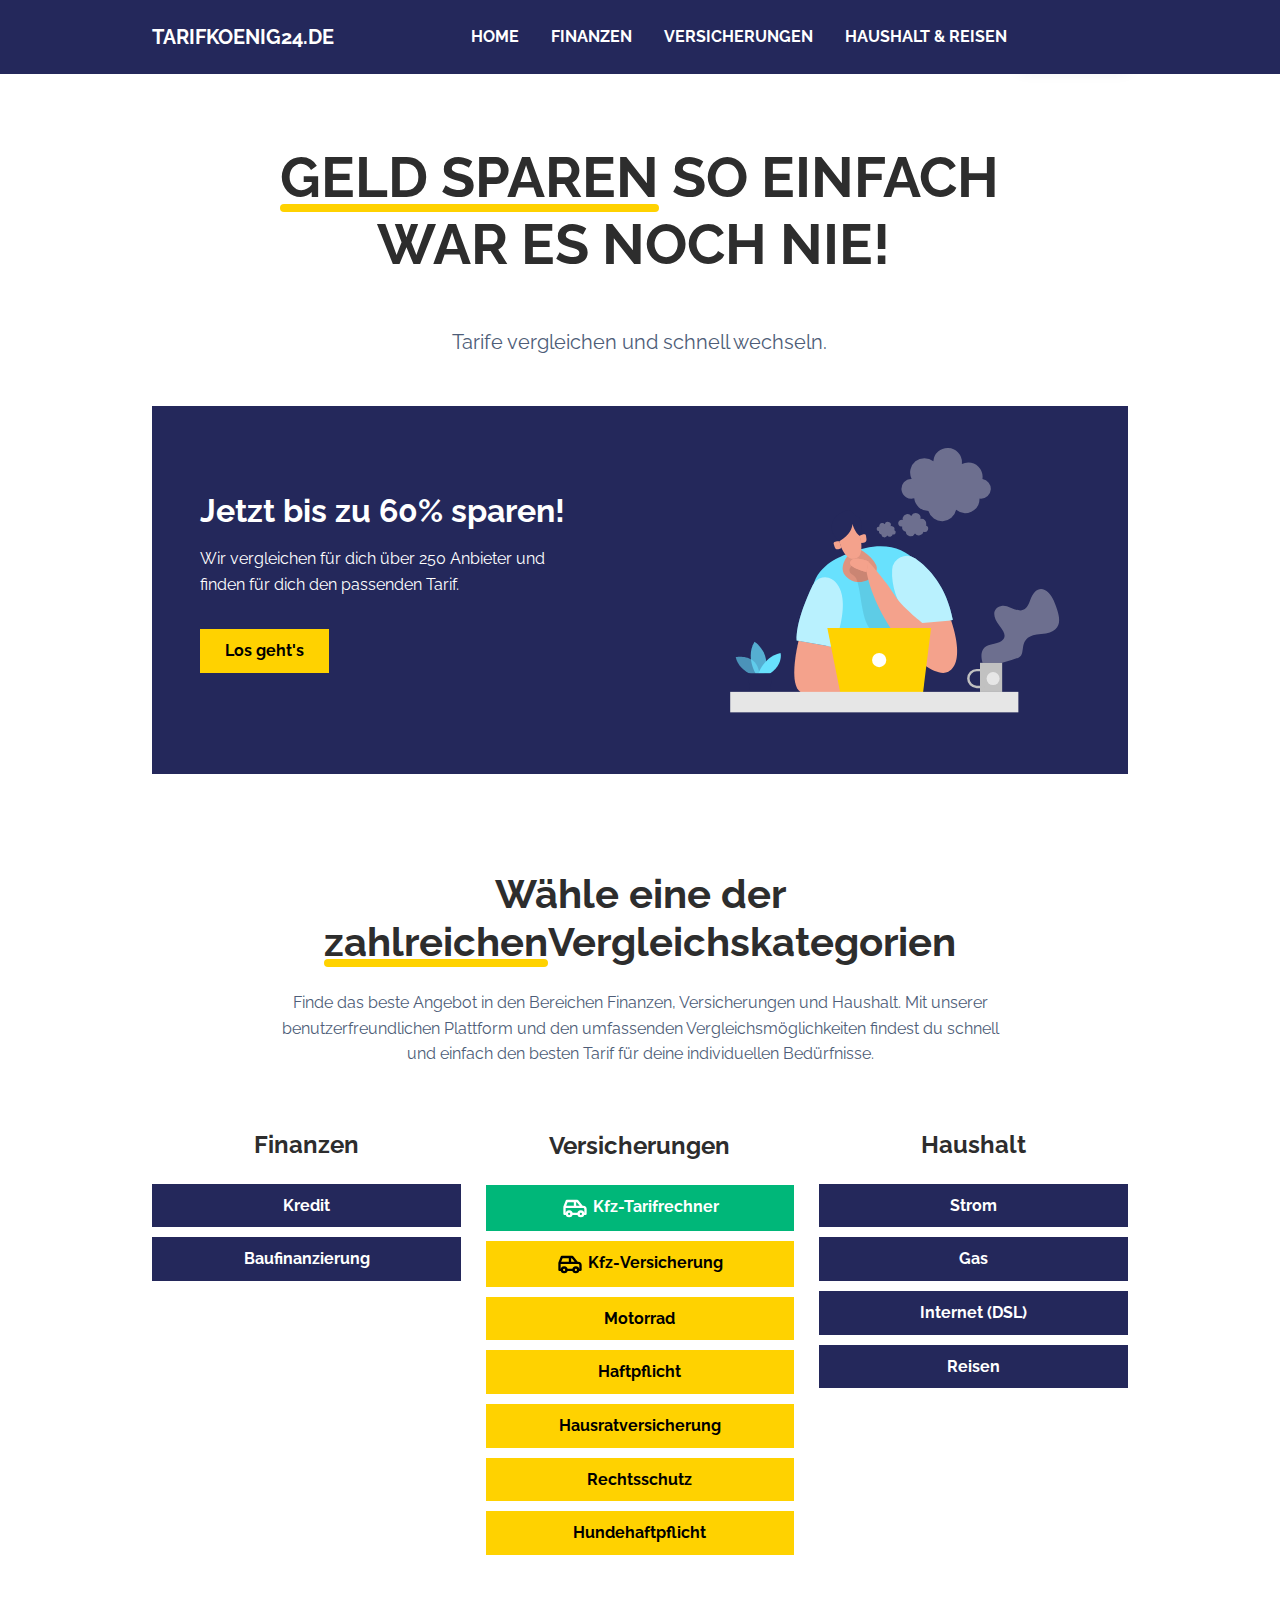
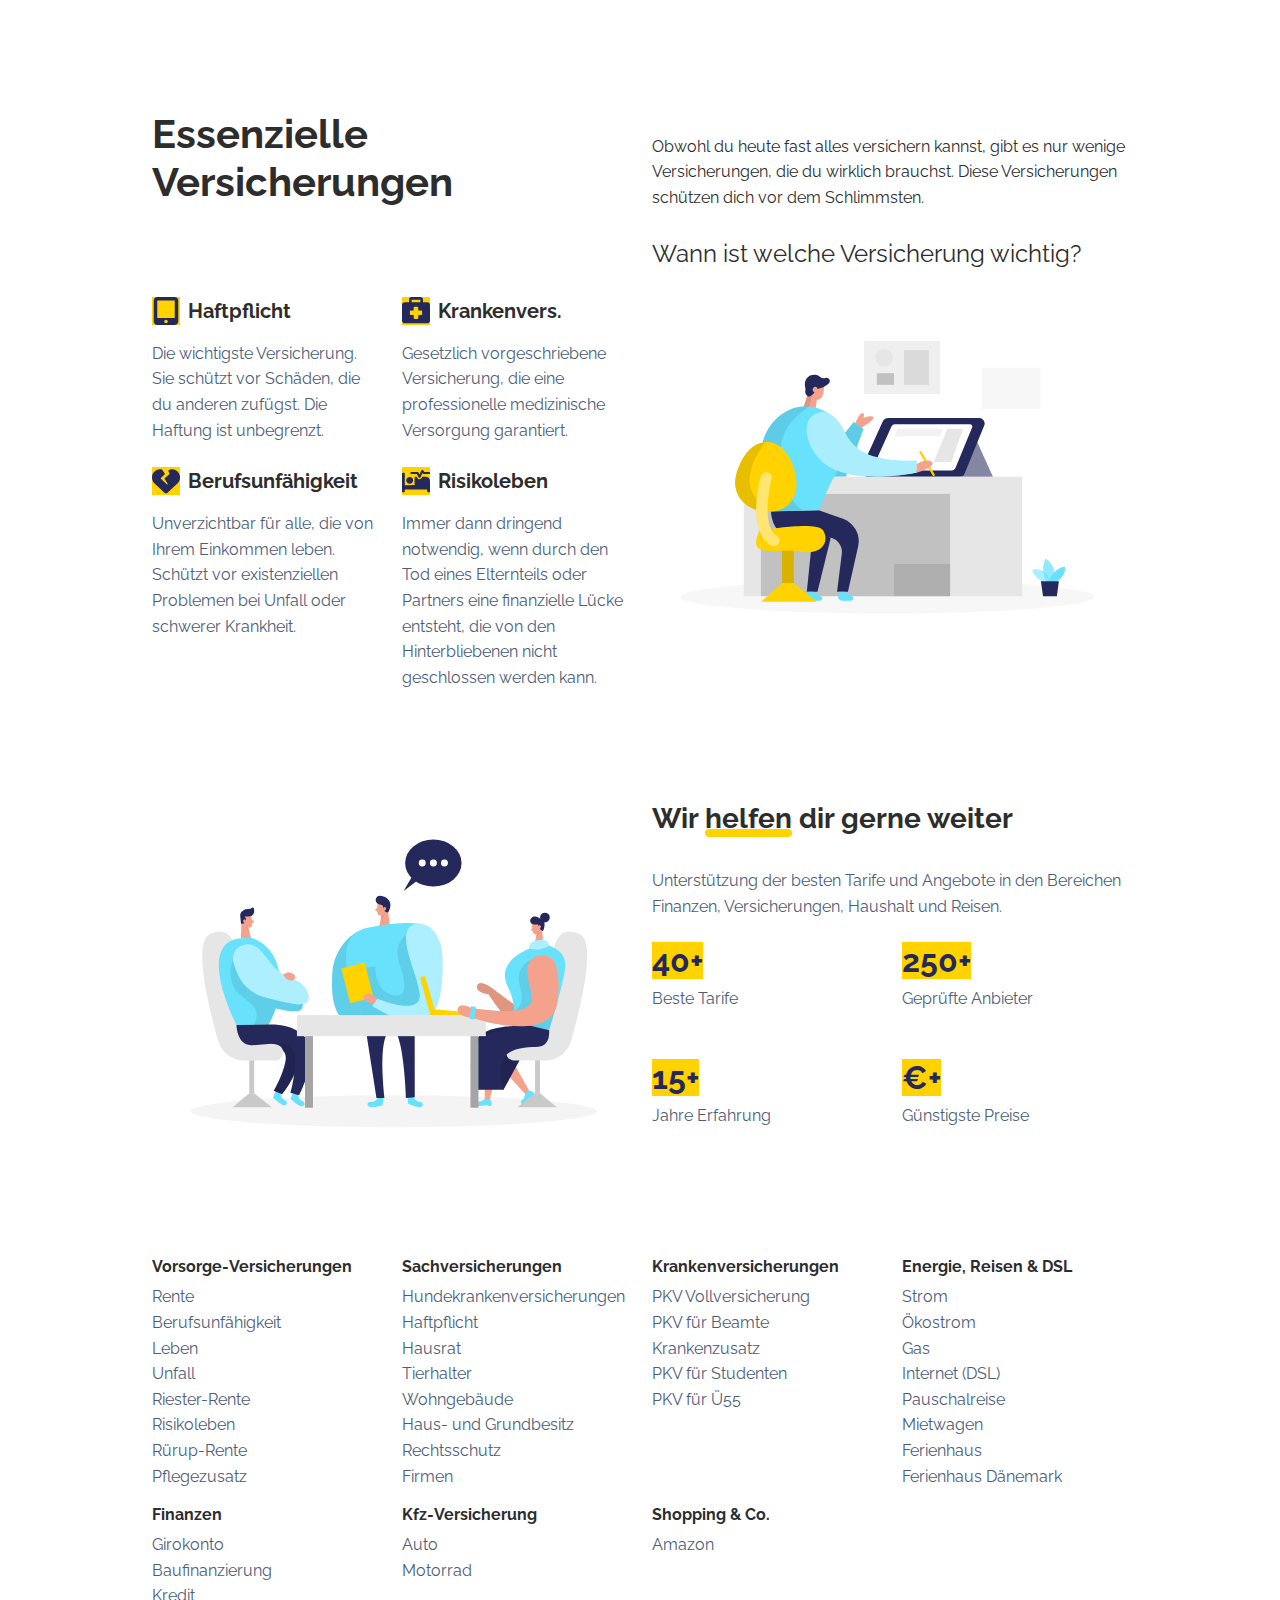
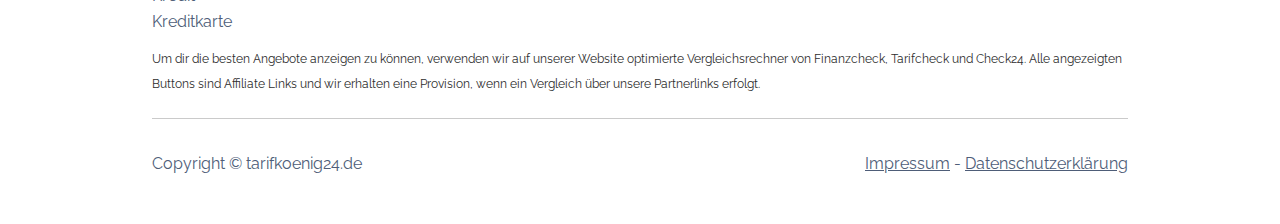
==== commit 119c9028: "Add files via upload" ====
--- a/index.html
+++ b/index.html
@@ -1 +1,12 @@
-<!DOCTYPE html><html lang="de"><head><meta charset="utf-8"><meta name="viewport" content="width=device-width, initial-scale=1.0, shrink-to-fit=no"><title>TARIFKOENIG24: Tarifvergleichswebseite - Hier vergleichst du alles</title><meta property="og:type" content="website"><meta name="description" content="Entdecke eine Vielzahl von Vergleichsmöglichkeiten in den Bereichen Finanzen, Versicherungen, Haushalt und Pauschalreisen. Mit unserem benutzerfreundlichen Vergleichsrechner findest du schnell und einfach das beste Angebot für deine Bedürfnisse. Starte jetzt deinen Vergleich auf TARIFKOENIG24.de!"><link rel="icon" type="image/png" sizes="16x16" href="assets/img/16.png"><link rel="icon" type="image/png" sizes="32x32" href="assets/img/32.png"><link rel="icon" type="image/png" sizes="192x192" href="assets/img/180.png"><link rel="icon" type="image/png" sizes="192x192" href="assets/img/192.png"><link rel="icon" type="image/png" sizes="192x192" href="assets/img/192.png"><link rel="stylesheet" href="assets/bootstrap/css/bootstrap.min.css"><link rel="stylesheet" href="assets/css/styles.min.css"></head><body id="start"><nav class="navbar navbar-light navbar-expand-md fixed-top navbar-shrink py-3" id="mainNav"><div class="container"><a class="navbar-brand d-flex align-items-center" href="/"><span>tarifkoenig24.de</span></a><button data-bs-toggle="collapse" class="navbar-toggler" data-bs-target="#navcol-1"><span class="visually-hidden">Toggle navigation</span><span class="navbar-toggler-icon"></span></button><div class="collapse navbar-collapse" id="navcol-1"><ul class="navbar-nav mx-auto"><li class="nav-item"><a class="nav-link active" href="index.html">Home</a></li><li class="nav-item"><a class="nav-link" href="kontakt.html">Contacts</a></li></ul><a class="btn btn-primary shadow" role="button" href="signup.html">Sign up</a></div><nav class="navbar navbar-dark navbar-expand-md fixed-top bg-primary navbar-shrink py-3" id="mainNav-1"><div class="container"><a class="navbar-brand d-flex align-items-center" href="/"><span class="text-uppercase">tarifkoenig24.de</span></a><button data-bs-toggle="collapse" class="navbar-toggler" data-bs-target="#navcol-2"><span>MENÜ</span><span class="visually-hidden">Toggle navigation</span><span class="navbar-toggler-icon"></span></button><div class="collapse navbar-collapse" id="navcol-2"><ul class="navbar-nav mx-auto"><li class="nav-item"><a class="nav-link active" href="#start">HOME</a></li><li class="nav-item"><a class="nav-link active" href="#kategorien">FINANZEN</a></li><li class="nav-item"><a class="nav-link active" href="#kategorien">VERSICHERUNGEN</a></li><li class="nav-item"><a class="nav-link active" href="#kategorien">HAUSHALT &amp; REISEN</a></li><li class="nav-item"></li></ul></div></div></nav></div></nav><header class="pt-5"><div class="container pt-4 pt-xl-5"><div class="row pt-5"><div class="col-md-8 col-lg-9 col-xl-10 text-center text-md-start mx-auto"><div class="text-center"><h1 class="display-4 fw-bold mb-5"><span class="underline">GELD SPAREN</span>&nbsp;SO EINFACH WAR ES NOCH NIE!&nbsp;</h1><p class="fs-5 text-muted mb-5">Tarife vergleichen und schnell wechseln.</p></div></div></div><div class="bg-primary border rounded border-0 border-primary overflow-hidden"><div class="row g-0"><div class="col-md-6 d-flex flex-column justify-content-center"><div class="text-white p-4 p-md-5"><h2 class="fw-bold text-white mb-3">Jetzt bis zu 60% sparen!</h2><p class="mb-4">Wir vergleichen für dich über 250 Anbieter und finden für dich den passenden Tarif.</p><div class="my-3"><a class="btn btn-warning me-2 mt-2" role="button" href="#kategorien">Los geht's</a></div></div></div><div class="col-md-6 order-first order-md-last"><img class="w-100 h-100 fit-contain pt-5 pt-md-0" src="assets/img/illustrations/desk.svg"></div></div></div></div></header><section id="kategorien" class="py-5"><div class="container py-4 py-xl-5"><div class="row mb-5"><div class="col-md-8 col-xl-9 text-center mx-auto"><h2 class="display-6 fw-bold mb-4">Wähle eine der <span class="underline">zahlreichen</span>Vergleichskategorien</h2><p class="text-muted">Finde das beste Angebot in den Bereichen Finanzen, Versicherungen und Haushalt. Mit unserer benutzerfreundlichen Plattform und den umfassenden Vergleichsmöglichkeiten findest du schnell und einfach den besten Tarif für deine individuellen Bedürfnisse.</p></div></div><div class="row gy-4 row-cols-1 row-cols-md-2 row-cols-lg-3"><div class="col"><div class="card border-0 h-100"><h4 class="fw-bold text-center mb-4">Finanzen</h4><a class="btn btn-primary" role="button" href="https://a.partner-versicherung.de/click.php?partner_id=119748&amp;ad_id=15&amp;deep=kredit" style="margin-bottom: 10px;">Kredit</a><a class="btn btn-primary" role="button" href="https://a.partner-versicherung.de/click.php?partner_id=119748&amp;ad_id=15&amp;deep=baufinanzierung" style="margin-bottom: 10px;">Baufinanzierung</a></div></div><div class="col h-100"><div class="card border-white h-100"><h4 class="fw-bold text-center mb-4">Versicherungen</h4><a class="btn btn-warning" role="button" href="https://a.partner-versicherung.de/click.php?partner_id=119748&amp;ad_id=15&amp;deep=kfz-versicherung" style="margin-bottom: 10px;">Kfz-Versicherung</a><a class="btn btn-warning" role="button" href="https://a.partner-versicherung.de/click.php?partner_id=119748&amp;ad_id=15&amp;deep=motorradversicherung" style="margin-bottom: 10px;">Motorrad</a><a class="btn btn-warning" role="button" href="https://a.partner-versicherung.de/click.php?partner_id=119748&amp;ad_id=15&amp;deep=haftpflichtversicherung" style="margin-bottom: 10px;">Haftpflicht</a><a class="btn btn-warning" role="button" href="https://a.partner-versicherung.de/click.php?partner_id=119748&amp;ad_id=15&amp;deep=hausratversicherung" style="margin-bottom: 10px;">Hausratversicherung</a><a class="btn btn-warning" role="button" href="https://a.partner-versicherung.de/click.php?partner_id=119748&amp;ad_id=15&amp;deep=rechtsschutzversicherung" style="margin-bottom: 10px;">Rechtsschutz</a><a class="btn btn-warning" role="button" href="https://a.partner-versicherung.de/click.php?partner_id=119748&amp;ad_id=15&amp;deep=hundeversicherung" style="margin-bottom: 10px;">Hundehaftpflicht</a></div></div><div class="col"><div class="card border-0 h-100"><h4 class="fw-bold text-center mb-4">Haushalt</h4><a class="btn btn-primary" role="button" href="https://a.check24.net/misc/click.php?pid=199313&amp;aid=18&amp;deep=stromanbieter-wechseln&amp;cat=1" style="margin-bottom: 10px;">Strom</a><a class="btn btn-primary" role="button" href="https://a.check24.net/misc/click.php?pid=199313&amp;aid=18&amp;deep=gasanbieter-wechseln&amp;cat=3" style="margin-bottom: 10px;">Gas</a><a class="btn btn-primary" role="button" href="https://a.check24.net/misc/click.php?pid=199313&amp;aid=18&amp;deep=dsl-anbieterwechsel&amp;cat=4" style="margin-bottom: 10px;">Internet (DSL)</a><a class="btn btn-primary" role="button" href="https://a.check24.net/misc/click.php?pid=199313&amp;aid=18&amp;deep=pauschalreisen-vergleich&amp;cat=9" style="margin-bottom: 10px;">Reisen</a></div></div></div></div></section><section><div class="container py-4 py-xl-5"><div class="row"><div class="col-md-6"><h3 class="display-6 fw-bold text-start pb-md-4">Essenzielle Versicherungen&nbsp;</h3></div><div class="col-md-6 pt-4"><p class="mb-4">Obwohl du heute fast alles versichern kannst, gibt es nur wenige Versicherungen, die du wirklich brauchst.&nbsp;Diese Versicherungen schützen dich vor dem Schlimmsten.</p><p class="fs-4 mb-4">Wann ist welche Versicherung wichtig?</p></div></div><div class="row gy-4 gy-md-0"><div class="col-md-6 d-flex d-sm-flex d-md-flex justify-content-center align-items-center justify-content-md-start align-items-md-center justify-content-xl-center"><div><div class="row gy-2 row-cols-1 row-cols-sm-2"><div class="col text-center text-md-start"><div class="d-flex justify-content-center align-items-center justify-content-md-start"><svg xmlns="http://www.w3.org/2000/svg" viewBox="-32 0 512 512" width="1em" height="1em" fill="currentColor" class="fs-3 text-primary bg-warning"><!--! Font Awesome Free 6.1.1 by @fontawesome - https://fontawesome.com License - https://fontawesome.com/license/free (Icons: CC BY 4.0, Fonts: SIL OFL 1.1, Code: MIT License) Copyright 2022 Fonticons, Inc. --><path d="M384 .0001H64c-35.35 0-64 28.65-64 64v384c0 35.35 28.65 63.1 64 63.1h320c35.35 0 64-28.65 64-63.1v-384C448 28.65 419.3 .0001 384 .0001zM224 480c-17.75 0-32-14.25-32-32s14.25-32 32-32s32 14.25 32 32S241.8 480 224 480zM384 384H64v-320h320V384z"></path></svg><h5 class="fw-bold mb-0 ms-2">Haftpflicht</h5></div><p class="text-muted my-3">Die wichtigste Versicherung. Sie schützt vor Schäden, die du anderen zufügst. Die Haftung ist unbegrenzt.</p></div><div class="col text-center text-md-start"><div class="d-flex justify-content-center align-items-center justify-content-md-start"><svg xmlns="http://www.w3.org/2000/svg" viewBox="0 0 512 512" width="1em" height="1em" fill="currentColor" class="fs-3 text-primary bg-warning"><!--! Font Awesome Free 6.1.1 by @fontawesome - https://fontawesome.com License - https://fontawesome.com/license/free (Icons: CC BY 4.0, Fonts: SIL OFL 1.1, Code: MIT License) Copyright 2022 Fonticons, Inc. --><path d="M464 96H384V48C384 21.5 362.5 0 336 0h-160C149.5 0 128 21.5 128 48V96H48C21.5 96 0 117.5 0 144v288C0 458.5 21.5 480 48 480h416c26.5 0 48-21.5 48-48v-288C512 117.5 490.5 96 464 96zM176 48h160V96h-160V48zM368 314c0 8.836-7.164 16-16 16h-54V384c0 8.836-7.164 16-15.1 16h-52c-8.835 0-16-7.164-16-16v-53.1H160c-8.836 0-16-7.164-16-16v-52c0-8.838 7.164-16 16-16h53.1V192c0-8.838 7.165-16 16-16h52c8.836 0 15.1 7.162 15.1 16v54H352c8.836 0 16 7.162 16 16V314z"></path></svg><h5 class="fw-bold mb-0 ms-2">Krankenvers.</h5></div><p class="text-muted my-3">Gesetzlich vorgeschriebene Versicherung, die eine professionelle medizinische Versorgung garantiert.</p></div><div class="col text-center text-md-start"><div class="d-flex justify-content-center align-items-center justify-content-md-start"><svg xmlns="http://www.w3.org/2000/svg" viewBox="0 0 512 512" width="1em" height="1em" fill="currentColor" class="fs-3 text-primary bg-warning"><!--! Font Awesome Free 6.1.1 by @fontawesome - https://fontawesome.com License - https://fontawesome.com/license/free (Icons: CC BY 4.0, Fonts: SIL OFL 1.1, Code: MIT License) Copyright 2022 Fonticons, Inc. --><path d="M119.4 44.1C142.7 40.22 166.2 42.2 187.1 49.43L237.8 126.9L162.3 202.3C160.8 203.9 159.1 205.1 160 208.2C160 210.3 160.1 212.4 162.6 213.9L274.6 317.9C277.5 320.6 281.1 320.7 285.1 318.2C288.2 315.6 288.9 311.2 286.8 307.8L226.4 209.7L317.1 134.1C319.7 131.1 320.7 128.5 319.5 125.3L296.8 61.74C325.4 45.03 359.2 38.53 392.6 44.1C461.5 55.58 512 115.2 512 185.1V190.9C512 232.4 494.8 272.1 464.4 300.4L283.7 469.1C276.2 476.1 266.3 480 256 480C245.7 480 235.8 476.1 228.3 469.1L47.59 300.4C17.23 272.1 0 232.4 0 190.9V185.1C0 115.2 50.52 55.58 119.4 44.09V44.1z"></path></svg><h5 class="fw-bold mb-0 ms-2">Berufsunfähigkeit&nbsp;</h5></div><p class="text-muted my-3">Unverzichtbar für alle, die von Ihrem Einkommen leben. Schützt vor existenziellen Problemen bei Unfall oder schwerer Krankheit.</p></div><div class="col text-center text-md-start"><div class="d-flex justify-content-center align-items-center justify-content-md-start"><svg xmlns="http://www.w3.org/2000/svg" viewBox="0 -64 640 640" width="1em" height="1em" fill="currentColor" class="fs-3 text-primary bg-warning"><!--! Font Awesome Free 6.1.1 by @fontawesome - https://fontawesome.com License - https://fontawesome.com/license/free (Icons: CC BY 4.0, Fonts: SIL OFL 1.1, Code: MIT License) Copyright 2022 Fonticons, Inc. --><path d="M96 318.3v1.689h1.689C97.12 319.4 96.56 318.9 96 318.3zM176 320c44.13 0 80-35.88 80-79.1s-35.88-79.1-80-79.1S96 195.9 96 240S131.9 320 176 320zM256 318.3C255.4 318.9 254.9 319.4 254.3 320H256V318.3zM544 160h-82.1L450.7 183.9C441.5 203.2 421.8 215.8 400 216c-21.23 0-40.97-12.31-50.3-31.35l-12.08-24.64H304c-8.836 0-16 7.161-16 15.1v175.1L64 352V80.01c0-8.834-7.164-15.1-16-15.1h-32c-8.836 0-16 7.163-16 15.1V496C0 504.8 7.164 512 16 512h32C56.84 512 64 504.8 64 496v-47.1h512V496c0 8.836 7.164 16 16 16h32c8.836 0 16-7.164 16-16V256C640 202.1 597 160 544 160zM624 48.01h-115.2l-24.88-37.31c-2.324-3.48-5.539-6.131-9.158-7.977c-1.172-.6016-2.486-.5508-3.738-.9512C468.8 1.035 466.5 0 464.1 0c-.625 0-1.25 .0254-1.875 .0781c-8.625 .6406-16.25 5.876-19.94 13.7l-42.72 90.81l-21.12-43.12c-4.027-8.223-12.39-13.44-21.54-13.44L208 48.02C199.2 48.01 192 55.18 192 64.02v15.99c0 8.836 7.163 15.1 15.1 16l133.1 .0091l36.46 74.55C382.5 178.8 390.8 184 400 184c9.219-.0781 17.78-5.438 21.72-13.78l45.91-97.52l8.406 12.62C480.5 91.1 487.1 96.01 496 96.01h128c8.836 0 16-7.164 16-16V64.01C640 55.18 632.8 48.01 624 48.01z"></path></svg><h5 class="fw-bold mb-0 ms-2">Risikoleben</h5></div><p class="text-muted my-3">Immer dann dringend notwendig, wenn durch den Tod eines Elternteils oder Partners eine finanzielle Lücke entsteht, die von den Hinterbliebenen nicht geschlossen werden kann.</p></div></div></div></div><div class="col-md-6 order-first order-md-last"><div><img class="w-100 fit-cover" src="assets/img/illustrations/register.svg" width="464" height="350"></div></div></div></div></section><section><div class="container py-4 py-xl-5"><div class="row gy-4 gy-md-0"><div class="col-md-6 text-center text-md-start d-flex d-sm-flex d-md-flex justify-content-center align-items-center justify-content-md-start align-items-md-center justify-content-xl-center"><div><img class="rounded img-fluid fit-cover" src="assets/img/illustrations/meeting.svg" width="800"></div></div><div class="col"><div><h3 class="fw-bold pb-md-4">Wir <span class="underline">helfen</span>&nbsp;dir gerne weiter</h3><p class="text-muted py-4 py-md-0">Unterstützung der besten Tarife und Angebote in den Bereichen Finanzen, Versicherungen, Haushalt und Reisen.</p><div class="row gy-4 row-cols-2 row-cols-md-2"><div class="col"><div><span class="fs-2 fw-bold text-primary bg-warning">40+</span><p class="fw-normal text-muted">Beste Tarife</p></div></div><div class="col"><div><span class="fs-2 fw-bold text-primary bg-warning">250+</span><p class="fw-normal text-muted">Geprüfte Anbieter</p></div></div><div class="col"><div><span class="fs-2 fw-bold text-primary bg-warning">15+</span><p class="fw-normal text-muted">Jahre Erfahrung</p></div></div><div class="col"><div><span class="fs-2 fw-bold text-primary bg-warning">€+</span><p class="fw-normal text-muted">Günstigste Preise</p></div></div></div></div></div></div></div></section><footer><div class="container py-4 py-lg-5"><div class="row row-cols-2 row-cols-md-4"><div class="col-sm-4 col-md-3 text-lg-start d-flex flex-column"><h3 class="fs-6 fw-bold">Vorsorge-Versicherungen</h3><ul class="list-unstyled"><li><a href="https://a.partner-versicherung.de/click.php?partner_id=119748&amp;ad_id=15&amp;deep=rentenversicherung">Rente</a></li><li><a href="https://a.partner-versicherung.de/click.php?partner_id=119748&amp;ad_id=15&amp;deep=berufsunfaehigkeitsversicherung">Berufsunfähigkeit</a></li><li><a href="https://a.partner-versicherung.de/click.php?partner_id=119748&amp;ad_id=15&amp;deep=lebensversicherung">Leben</a></li><li><a href="https://a.partner-versicherung.de/click.php?partner_id=119748&amp;ad_id=15&amp;deep=unfallversicherung">Unfall</a></li><li><a href="https://a.partner-versicherung.de/click.php?partner_id=119748&amp;ad_id=15&amp;deep=riester-rente">Riester-Rente</a></li><li><a href="https://a.partner-versicherung.de/click.php?partner_id=119748&amp;ad_id=15&amp;deep=risikolebensversicherung">Risikoleben</a></li><li><a href="https://a.partner-versicherung.de/click.php?partner_id=119748&amp;ad_id=15&amp;deep=ruerup-rente">Rürup-Rente</a></li><li><a href="https://a.partner-versicherung.de/click.php?partner_id=119748&amp;ad_id=15&amp;deep=pflegezusatzversicherung">Pflegezusatz</a></li></ul></div><div class="col-sm-4 col-md-3 text-lg-start d-flex flex-column"><h3 class="fs-6 fw-bold">Sachversicherungen</h3><ul class="list-unstyled"><li><a href="https://a.partner-versicherung.de/click.php?partner_id=119748&amp;ad_id=15&amp;deep=hundekrankenversicherung">Hundekrankenversicherungen</a></li><li><a href="https://a.partner-versicherung.de/click.php?partner_id=119748&amp;ad_id=15&amp;deep=haftpflichtversicherung">Haftpflicht</a></li><li><a href="https://a.partner-versicherung.de/click.php?partner_id=119748&amp;ad_id=15&amp;deep=hausratversicherung">Hausrat</a></li><li><a href="https://a.partner-versicherung.de/click.php?partner_id=119748&amp;ad_id=15&amp;deep=hundeversicherung">Tierhalter</a></li><li><a href="https://a.partner-versicherung.de/click.php?partner_id=119748&amp;ad_id=15&amp;deep=wohngebaeudeversicherung">Wohngebäude</a></li><li><a href="https://a.partner-versicherung.de/click.php?partner_id=119748&amp;ad_id=15&amp;deep=grundbesitzerhaftpflicht">Haus- und Grundbesitz</a></li><li><a href="https://a.partner-versicherung.de/click.php?partner_id=119748&amp;ad_id=15&amp;deep=rechtsschutzversicherung">Rechtsschutz</a></li><li><a href="https://a.partner-versicherung.de/click.php?partner_id=119748&amp;ad_id=15&amp;deep=firmenversicherung">Firmen</a></li></ul></div><div class="col-sm-4 col-md-3 text-lg-start d-flex flex-column"><h3 class="fs-6 fw-bold">Krankenversicherungen</h3><ul class="list-unstyled"><li><a href="#">PKV Vollversicherung</a></li><li><a href="#">PKV für Beamte</a></li><li><a href="#">Krankenzusatz</a></li><li><a href="#">PKV für Studenten</a></li><li><a href="#">PKV für Ü55</a></li></ul></div><div class="col-sm-4 col-md-3 text-lg-start d-flex flex-column"><h3 class="fs-6 fw-bold">Energie, Reisen &amp; DSL</h3><ul class="list-unstyled"><li><a href="https://a.check24.net/misc/click.php?pid=199313&amp;aid=18&amp;deep=stromanbieter-wechseln&amp;cat=1">Strom</a></li><li><a href="https://a.check24.net/misc/click.php?pid=199313&amp;aid=18&amp;deep=oekostrom&amp;cat=5">Ökostrom</a></li><li><a href="https://a.check24.net/misc/click.php?pid=199313&amp;aid=18&amp;deep=gasanbieter-wechseln&amp;cat=3">Gas</a></li><li><a href="https://a.check24.net/misc/click.php?pid=199313&amp;aid=18&amp;deep=dsl-anbieterwechsel&amp;cat=4">Internet (DSL)</a></li><li><a href="https://a.check24.net/misc/click.php?pid=199313&amp;aid=18&amp;deep=pauschalreisen-vergleich&amp;cat=9">Pauschalreise</a></li><li><a href="https://a.check24.net/misc/click.php?pid=199313&amp;aid=18&amp;deep=mietwagen-preisvergleich&amp;cat=10">Mietwagen</a></li><li><a href="https://a.check24.net/misc/click.php?pid=199313&amp;aid=18&amp;cat=13">Ferienhaus</a></li><li><a href="https://a.check24.net/misc/click.php?pid=199313&amp;aid=18&amp;cat=12">Ferienhaus Dänemark</a></li></ul></div><div class="col-sm-4 col-md-3 text-lg-start d-flex flex-column"><h3 class="fs-6 fw-bold">Finanzen</h3><ul class="list-unstyled"><li><a href="https://a.partner-versicherung.de/click.php?partner_id=119748&amp;ad_id=15&amp;deep=girokonto">Girokonto</a></li><li><a href="https://a.partner-versicherung.de/click.php?partner_id=119748&amp;ad_id=15&amp;deep=baufinanzierung">Baufinanzierung</a></li><li><a href="https://a.partner-versicherung.de/click.php?partner_id=119748&amp;ad_id=15&amp;deep=kredit">Kredit</a></li><li><a href="https://a.partner-versicherung.de/click.php?partner_id=119748&amp;ad_id=15&amp;deep=kreditkarten">Kreditkarte</a></li></ul></div><div class="col-sm-4 col-md-3 text-lg-start d-flex flex-column"><h3 class="fs-6 fw-bold">Kfz-Versicherung</h3><ul class="list-unstyled"><li><a href="https://a.partner-versicherung.de/click.php?partner_id=119748&amp;ad_id=15&amp;deep=kfz-versicherung">Auto</a></li><li><a href="https://a.partner-versicherung.de/click.php?partner_id=119748&amp;ad_id=15&amp;deep=motorradversicherung">Motorrad</a></li></ul></div><div class="col-sm-4 col-md-3 text-lg-start d-flex flex-column"><h3 class="fs-6 fw-bold">Shopping &amp; Co.</h3><ul class="list-unstyled"><li><a href="https://amzn.to/3zJrtxw">Amazon</a></li><li></li><li></li></ul></div></div><p class="fw-light"><sup><strong>Um dir die besten Angebote anzeigen zu können, verwenden wir auf unserer Website optimierte Vergleichsrechner von Finanzcheck, Tarifcheck und Check24. Alle angezeigten Buttons sind Affiliate Links und wir erhalten eine Provision, wenn ein Vergleich über unsere Partnerlinks erfolgt.</strong></sup></p><hr><div class="text-muted d-flex justify-content-between align-items-center pt-3"><p class="mb-0">Copyright © tarifkoenig24.de</p><p class="mb-0"><a href="impressum.html">Impressum</a> - <a href="datenschutz.html">Datenschutzerklärung</a></p></div><div></div></div></footer><script src="assets/bootstrap/js/bootstrap.min.js"></script><script src="assets/js/script.min.js"></script></body></html>+<!DOCTYPE html><html lang="de"><head><meta charset="utf-8"><meta name="viewport" content="width=device-width, initial-scale=1.0, shrink-to-fit=no"><title>TARIFKOENIG24: Tarifvergleichswebseite - Hier vergleichst du alles</title><meta name="theme-color" content="#24285b"><meta property="og:type" content="website"><meta name="description" content="Entdecke eine Vielzahl von Vergleichsmöglichkeiten in den Bereichen Finanzen, Versicherungen, Haushalt und Pauschalreisen. Mit unserem benutzerfreundlichen Vergleichsrechner findest du schnell und einfach das beste Angebot für deine Bedürfnisse. Starte jetzt deinen Vergleich auf TARIFKOENIG24.de!"><link rel="icon" type="image/png" sizes="16x16" href="assets/img/16.png"><link rel="icon" type="image/png" sizes="32x32" href="assets/img/32.png"><link rel="icon" type="image/png" sizes="192x192" href="assets/img/180.png"><link rel="icon" type="image/png" sizes="192x192" href="assets/img/192.png"><link rel="icon" type="image/png" sizes="192x192" href="assets/img/192.png"><link rel="stylesheet" href="assets/bootstrap/css/bootstrap.min.css"><link rel="manifest" href="manifest.json"><link rel="stylesheet" href="assets/css/styles.min.css"><meta name="referrer" content="no-referrer, same-origin">
+</head><body id="start"><nav class="navbar navbar-light navbar-expand-md fixed-top navbar-shrink py-3" id="mainNav"><div class="container"><a class="navbar-brand d-flex align-items-center" href="/"><span>tarifkoenig24.de</span></a><button data-bs-toggle="collapse" class="navbar-toggler" data-bs-target="#navcol-1"><span class="visually-hidden">Toggle navigation</span><span class="navbar-toggler-icon"></span></button><div class="collapse navbar-collapse" id="navcol-1"><ul class="navbar-nav mx-auto"><li class="nav-item"><a class="nav-link active" href="index.html">Home</a></li><li class="nav-item"><a class="nav-link" href="kontakt.html">Contacts</a></li></ul><a class="btn btn-primary shadow" role="button" href="signup.html">Sign up</a></div><nav class="navbar navbar-dark navbar-expand-md fixed-top bg-primary navbar-shrink py-3" id="mainNav-1"><div class="container"><a class="navbar-brand d-flex align-items-center" href="/"><span class="text-uppercase">tarifkoenig24.de</span></a><button data-bs-toggle="collapse" class="navbar-toggler" data-bs-target="#navcol-2"><span>MENÜ</span><span class="visually-hidden">Toggle navigation</span><span class="navbar-toggler-icon"></span></button><div class="collapse navbar-collapse" id="navcol-2"><ul class="navbar-nav mx-auto"><li class="nav-item"><a class="nav-link active" href="index.html#start">HOME</a></li><li class="nav-item"><a class="nav-link active" href="index.html#kategorien">FINANZEN</a></li><li class="nav-item"><a class="nav-link active" href="index.html#kategorien">VERSICHERUNGEN</a></li><li class="nav-item"><a class="nav-link active" href="index.html#kategorien">HAUSHALT &amp; REISEN</a></li><li class="nav-item"></li></ul></div></div></nav></div></nav><header class="pt-5"><div class="container pt-4 pt-xl-5"><div class="row pt-5"><div class="col-md-8 col-lg-9 col-xl-10 text-center text-md-start mx-auto"><div class="text-center"><h1 class="display-4 fw-bold mb-5"><span class="underline">GELD SPAREN</span>&nbsp;SO EINFACH WAR ES NOCH NIE!&nbsp;</h1><p class="fs-5 text-muted mb-5">Tarife vergleichen und schnell wechseln.</p></div></div></div><div class="bg-primary border rounded border-0 border-primary overflow-hidden"><div class="row g-0"><div class="col-md-6 d-flex flex-column justify-content-center"><div class="text-white p-4 p-md-5"><h2 class="fw-bold text-white mb-3">Jetzt bis zu 60% sparen!</h2><p class="mb-4">Wir vergleichen für dich über 250 Anbieter und finden für dich den passenden Tarif.</p><div class="my-3"><a class="btn btn-warning me-2 mt-2" role="button" href="#kategorien">Los geht's</a></div></div></div><div class="col-md-6 order-first order-md-last"><img class="w-100 h-100 fit-contain pt-5 pt-md-0" src="assets/img/illustrations/desk.svg"></div></div></div></div></header><section id="kategorien" class="py-5"><div class="container py-4 py-xl-5"><div class="row mb-5"><div class="col-md-8 col-xl-9 text-center mx-auto"><h2 class="display-6 fw-bold mb-4">Wähle eine der <span class="underline">zahlreichen</span>Vergleichskategorien</h2><p class="text-muted">Finde das beste Angebot in den Bereichen Finanzen, Versicherungen und Haushalt. Mit unserer benutzerfreundlichen Plattform und den umfassenden Vergleichsmöglichkeiten findest du schnell und einfach den besten Tarif für deine individuellen Bedürfnisse.</p></div></div><div class="row gy-4 row-cols-1 row-cols-md-2 row-cols-lg-3"><div class="col"><div class="card border-0 h-100"><h4 class="fw-bold text-center mb-4">Finanzen</h4><a class="btn btn-primary" role="button" href="https://a.partner-versicherung.de/click.php?partner_id=119748&amp;ad_id=15&amp;deep=kredit" style="margin-bottom: 10px;">Kredit</a><a class="btn btn-primary" role="button" href="https://a.partner-versicherung.de/click.php?partner_id=119748&amp;ad_id=15&amp;deep=baufinanzierung" style="margin-bottom: 10px;">Baufinanzierung</a></div></div><div class="col h-100"><div class="card border-white h-100"><h4 class="fw-bold text-center mb-4">Versicherungen</h4><a class="btn btn-success" role="button" href="kfz-versicherung.html" style="margin-bottom: 10px;"><svg xmlns="http://www.w3.org/2000/svg" width="1em" height="1em" viewBox="0 0 24 24" stroke-width="2" stroke="currentColor" fill="none" stroke-linecap="round" stroke-linejoin="round" class="icon icon-tabler icon-tabler-car fs-3">
+  <path stroke="none" d="M0 0h24v24H0z" fill="none"></path>
+  <circle cx="7" cy="17" r="2"></circle>
+  <circle cx="17" cy="17" r="2"></circle>
+  <path d="M5 17h-2v-6l2-5h9l4 5h1a2 2 0 0 1 2 2v4h-2m-4 0h-6m-6 -6h15m-6 0v-5"></path>
+</svg>&nbsp;Kfz-Tarifrechner</a><a class="btn btn-warning" role="button" href="https://a.partner-versicherung.de/click.php?partner_id=119748&amp;ad_id=15&amp;deep=kfz-versicherung" style="margin-bottom: 10px;"><svg xmlns="http://www.w3.org/2000/svg" width="1em" height="1em" viewBox="0 0 24 24" stroke-width="2" stroke="currentColor" fill="none" stroke-linecap="round" stroke-linejoin="round" class="icon icon-tabler icon-tabler-car fs-3">
+  <path stroke="none" d="M0 0h24v24H0z" fill="none"></path>
+  <circle cx="7" cy="17" r="2"></circle>
+  <circle cx="17" cy="17" r="2"></circle>
+  <path d="M5 17h-2v-6l2-5h9l4 5h1a2 2 0 0 1 2 2v4h-2m-4 0h-6m-6 -6h15m-6 0v-5"></path>
+</svg>&nbsp;Kfz-Versicherung</a><a class="btn btn-warning" role="button" href="https://a.partner-versicherung.de/click.php?partner_id=119748&amp;ad_id=15&amp;deep=motorradversicherung" style="margin-bottom: 10px;">Motorrad</a><a class="btn btn-warning" role="button" href="https://a.partner-versicherung.de/click.php?partner_id=119748&amp;ad_id=15&amp;deep=haftpflichtversicherung" style="margin-bottom: 10px;">Haftpflicht</a><a class="btn btn-warning" role="button" href="https://a.partner-versicherung.de/click.php?partner_id=119748&amp;ad_id=15&amp;deep=hausratversicherung" style="margin-bottom: 10px;">Hausratversicherung</a><a class="btn btn-warning" role="button" href="https://a.partner-versicherung.de/click.php?partner_id=119748&amp;ad_id=15&amp;deep=rechtsschutzversicherung" style="margin-bottom: 10px;">Rechtsschutz</a><a class="btn btn-warning" role="button" href="https://a.partner-versicherung.de/click.php?partner_id=119748&amp;ad_id=15&amp;deep=hundeversicherung" style="margin-bottom: 10px;">Hundehaftpflicht</a></div></div><div class="col"><div class="card border-0 h-100"><h4 class="fw-bold text-center mb-4">Haushalt</h4><a class="btn btn-primary" role="button" href="https://a.check24.net/misc/click.php?pid=199313&amp;aid=18&amp;deep=stromanbieter-wechseln&amp;cat=1" style="margin-bottom: 10px;">Strom</a><a class="btn btn-primary" role="button" href="https://a.check24.net/misc/click.php?pid=199313&amp;aid=18&amp;deep=gasanbieter-wechseln&amp;cat=3" style="margin-bottom: 10px;">Gas</a><a class="btn btn-primary" role="button" href="https://a.check24.net/misc/click.php?pid=199313&amp;aid=18&amp;deep=dsl-anbieterwechsel&amp;cat=4" style="margin-bottom: 10px;">Internet (DSL)</a><a class="btn btn-primary" role="button" href="https://a.check24.net/misc/click.php?pid=199313&amp;aid=18&amp;deep=pauschalreisen-vergleich&amp;cat=9" style="margin-bottom: 10px;">Reisen</a></div></div></div></div></section><section><div class="container py-4 py-xl-5"><div class="row"><div class="col-md-6"><h3 class="display-6 fw-bold text-start pb-md-4">Essenzielle Versicherungen&nbsp;</h3></div><div class="col-md-6 pt-4"><p class="mb-4">Obwohl du heute fast alles versichern kannst, gibt es nur wenige Versicherungen, die du wirklich brauchst.&nbsp;Diese Versicherungen schützen dich vor dem Schlimmsten.</p><p class="fs-4 mb-4">Wann ist welche Versicherung wichtig?</p></div></div><div class="row gy-4 gy-md-0"><div class="col-md-6 d-flex d-sm-flex d-md-flex justify-content-center align-items-center justify-content-md-start align-items-md-center justify-content-xl-center"><div><div class="row gy-2 row-cols-1 row-cols-sm-2"><div class="col text-center text-md-start"><div class="d-flex justify-content-center align-items-center justify-content-md-start"><svg xmlns="http://www.w3.org/2000/svg" viewBox="-32 0 512 512" width="1em" height="1em" fill="currentColor" class="fs-3 text-primary bg-warning"><!--! Font Awesome Free 6.1.1 by @fontawesome - https://fontawesome.com License - https://fontawesome.com/license/free (Icons: CC BY 4.0, Fonts: SIL OFL 1.1, Code: MIT License) Copyright 2022 Fonticons, Inc. --><path d="M384 .0001H64c-35.35 0-64 28.65-64 64v384c0 35.35 28.65 63.1 64 63.1h320c35.35 0 64-28.65 64-63.1v-384C448 28.65 419.3 .0001 384 .0001zM224 480c-17.75 0-32-14.25-32-32s14.25-32 32-32s32 14.25 32 32S241.8 480 224 480zM384 384H64v-320h320V384z"></path></svg><h5 class="fw-bold mb-0 ms-2">Haftpflicht</h5></div><p class="text-muted my-3">Die wichtigste Versicherung. Sie schützt vor Schäden, die du anderen zufügst. Die Haftung ist unbegrenzt.</p></div><div class="col text-center text-md-start"><div class="d-flex justify-content-center align-items-center justify-content-md-start"><svg xmlns="http://www.w3.org/2000/svg" viewBox="0 0 512 512" width="1em" height="1em" fill="currentColor" class="fs-3 text-primary bg-warning"><!--! Font Awesome Free 6.1.1 by @fontawesome - https://fontawesome.com License - https://fontawesome.com/license/free (Icons: CC BY 4.0, Fonts: SIL OFL 1.1, Code: MIT License) Copyright 2022 Fonticons, Inc. --><path d="M464 96H384V48C384 21.5 362.5 0 336 0h-160C149.5 0 128 21.5 128 48V96H48C21.5 96 0 117.5 0 144v288C0 458.5 21.5 480 48 480h416c26.5 0 48-21.5 48-48v-288C512 117.5 490.5 96 464 96zM176 48h160V96h-160V48zM368 314c0 8.836-7.164 16-16 16h-54V384c0 8.836-7.164 16-15.1 16h-52c-8.835 0-16-7.164-16-16v-53.1H160c-8.836 0-16-7.164-16-16v-52c0-8.838 7.164-16 16-16h53.1V192c0-8.838 7.165-16 16-16h52c8.836 0 15.1 7.162 15.1 16v54H352c8.836 0 16 7.162 16 16V314z"></path></svg><h5 class="fw-bold mb-0 ms-2">Krankenvers.</h5></div><p class="text-muted my-3">Gesetzlich vorgeschriebene Versicherung, die eine professionelle medizinische Versorgung garantiert.</p></div><div class="col text-center text-md-start"><div class="d-flex justify-content-center align-items-center justify-content-md-start"><svg xmlns="http://www.w3.org/2000/svg" viewBox="0 0 512 512" width="1em" height="1em" fill="currentColor" class="fs-3 text-primary bg-warning"><!--! Font Awesome Free 6.1.1 by @fontawesome - https://fontawesome.com License - https://fontawesome.com/license/free (Icons: CC BY 4.0, Fonts: SIL OFL 1.1, Code: MIT License) Copyright 2022 Fonticons, Inc. --><path d="M119.4 44.1C142.7 40.22 166.2 42.2 187.1 49.43L237.8 126.9L162.3 202.3C160.8 203.9 159.1 205.1 160 208.2C160 210.3 160.1 212.4 162.6 213.9L274.6 317.9C277.5 320.6 281.1 320.7 285.1 318.2C288.2 315.6 288.9 311.2 286.8 307.8L226.4 209.7L317.1 134.1C319.7 131.1 320.7 128.5 319.5 125.3L296.8 61.74C325.4 45.03 359.2 38.53 392.6 44.1C461.5 55.58 512 115.2 512 185.1V190.9C512 232.4 494.8 272.1 464.4 300.4L283.7 469.1C276.2 476.1 266.3 480 256 480C245.7 480 235.8 476.1 228.3 469.1L47.59 300.4C17.23 272.1 0 232.4 0 190.9V185.1C0 115.2 50.52 55.58 119.4 44.09V44.1z"></path></svg><h5 class="fw-bold mb-0 ms-2">Berufsunfähigkeit&nbsp;</h5></div><p class="text-muted my-3">Unverzichtbar für alle, die von Ihrem Einkommen leben. Schützt vor existenziellen Problemen bei Unfall oder schwerer Krankheit.</p></div><div class="col text-center text-md-start"><div class="d-flex justify-content-center align-items-center justify-content-md-start"><svg xmlns="http://www.w3.org/2000/svg" viewBox="0 -64 640 640" width="1em" height="1em" fill="currentColor" class="fs-3 text-primary bg-warning"><!--! Font Awesome Free 6.1.1 by @fontawesome - https://fontawesome.com License - https://fontawesome.com/license/free (Icons: CC BY 4.0, Fonts: SIL OFL 1.1, Code: MIT License) Copyright 2022 Fonticons, Inc. --><path d="M96 318.3v1.689h1.689C97.12 319.4 96.56 318.9 96 318.3zM176 320c44.13 0 80-35.88 80-79.1s-35.88-79.1-80-79.1S96 195.9 96 240S131.9 320 176 320zM256 318.3C255.4 318.9 254.9 319.4 254.3 320H256V318.3zM544 160h-82.1L450.7 183.9C441.5 203.2 421.8 215.8 400 216c-21.23 0-40.97-12.31-50.3-31.35l-12.08-24.64H304c-8.836 0-16 7.161-16 15.1v175.1L64 352V80.01c0-8.834-7.164-15.1-16-15.1h-32c-8.836 0-16 7.163-16 15.1V496C0 504.8 7.164 512 16 512h32C56.84 512 64 504.8 64 496v-47.1h512V496c0 8.836 7.164 16 16 16h32c8.836 0 16-7.164 16-16V256C640 202.1 597 160 544 160zM624 48.01h-115.2l-24.88-37.31c-2.324-3.48-5.539-6.131-9.158-7.977c-1.172-.6016-2.486-.5508-3.738-.9512C468.8 1.035 466.5 0 464.1 0c-.625 0-1.25 .0254-1.875 .0781c-8.625 .6406-16.25 5.876-19.94 13.7l-42.72 90.81l-21.12-43.12c-4.027-8.223-12.39-13.44-21.54-13.44L208 48.02C199.2 48.01 192 55.18 192 64.02v15.99c0 8.836 7.163 15.1 15.1 16l133.1 .0091l36.46 74.55C382.5 178.8 390.8 184 400 184c9.219-.0781 17.78-5.438 21.72-13.78l45.91-97.52l8.406 12.62C480.5 91.1 487.1 96.01 496 96.01h128c8.836 0 16-7.164 16-16V64.01C640 55.18 632.8 48.01 624 48.01z"></path></svg><h5 class="fw-bold mb-0 ms-2">Risikoleben</h5></div><p class="text-muted my-3">Immer dann dringend notwendig, wenn durch den Tod eines Elternteils oder Partners eine finanzielle Lücke entsteht, die von den Hinterbliebenen nicht geschlossen werden kann.</p></div></div></div></div><div class="col-md-6 order-first order-md-last"><div><img class="w-100 fit-cover" src="assets/img/illustrations/register.svg" width="464" height="350"></div></div></div></div></section><section><div class="container py-4 py-xl-5"><div class="row gy-4 gy-md-0"><div class="col-md-6 text-center text-md-start d-flex d-sm-flex d-md-flex justify-content-center align-items-center justify-content-md-start align-items-md-center justify-content-xl-center"><div><img class="rounded img-fluid fit-cover" src="assets/img/illustrations/meeting.svg" width="800"></div></div><div class="col"><div><h3 class="fw-bold pb-md-4">Wir <span class="underline">helfen</span>&nbsp;dir gerne weiter</h3><p class="text-muted py-4 py-md-0">Unterstützung der besten Tarife und Angebote in den Bereichen Finanzen, Versicherungen, Haushalt und Reisen.</p><div class="row gy-4 row-cols-2 row-cols-md-2"><div class="col"><div><span class="fs-2 fw-bold text-primary bg-warning">40+</span><p class="fw-normal text-muted">Beste Tarife</p></div></div><div class="col"><div><span class="fs-2 fw-bold text-primary bg-warning">250+</span><p class="fw-normal text-muted">Geprüfte Anbieter</p></div></div><div class="col"><div><span class="fs-2 fw-bold text-primary bg-warning">15+</span><p class="fw-normal text-muted">Jahre Erfahrung</p></div></div><div class="col"><div><span class="fs-2 fw-bold text-primary bg-warning">€+</span><p class="fw-normal text-muted">Günstigste Preise</p></div></div></div></div></div></div></div></section><footer><div class="container py-4 py-lg-5"><div class="row row-cols-2 row-cols-md-4"><div class="col-sm-4 col-md-3 text-lg-start d-flex flex-column"><h3 class="fs-6 fw-bold">Vorsorge-Versicherungen</h3><ul class="list-unstyled"><li><a href="https://a.partner-versicherung.de/click.php?partner_id=119748&amp;ad_id=15&amp;deep=rentenversicherung">Rente</a></li><li><a href="https://a.partner-versicherung.de/click.php?partner_id=119748&amp;ad_id=15&amp;deep=berufsunfaehigkeitsversicherung">Berufsunfähigkeit</a></li><li><a href="https://a.partner-versicherung.de/click.php?partner_id=119748&amp;ad_id=15&amp;deep=lebensversicherung">Leben</a></li><li><a href="https://a.partner-versicherung.de/click.php?partner_id=119748&amp;ad_id=15&amp;deep=unfallversicherung">Unfall</a></li><li><a href="https://a.partner-versicherung.de/click.php?partner_id=119748&amp;ad_id=15&amp;deep=riester-rente">Riester-Rente</a></li><li><a href="https://a.partner-versicherung.de/click.php?partner_id=119748&amp;ad_id=15&amp;deep=risikolebensversicherung">Risikoleben</a></li><li><a href="https://a.partner-versicherung.de/click.php?partner_id=119748&amp;ad_id=15&amp;deep=ruerup-rente">Rürup-Rente</a></li><li><a href="https://a.partner-versicherung.de/click.php?partner_id=119748&amp;ad_id=15&amp;deep=pflegezusatzversicherung">Pflegezusatz</a></li></ul></div><div class="col-sm-4 col-md-3 text-lg-start d-flex flex-column"><h3 class="fs-6 fw-bold">Sachversicherungen</h3><ul class="list-unstyled"><li><a class="text-break" href="https://a.partner-versicherung.de/click.php?partner_id=119748&amp;ad_id=15&amp;deep=hundekrankenversicherung">Hundekrankenversicherungen</a></li><li><a href="https://a.partner-versicherung.de/click.php?partner_id=119748&amp;ad_id=15&amp;deep=haftpflichtversicherung">Haftpflicht</a></li><li><a href="https://a.partner-versicherung.de/click.php?partner_id=119748&amp;ad_id=15&amp;deep=hausratversicherung">Hausrat</a></li><li><a href="https://a.partner-versicherung.de/click.php?partner_id=119748&amp;ad_id=15&amp;deep=hundeversicherung">Tierhalter</a></li><li><a href="https://a.partner-versicherung.de/click.php?partner_id=119748&amp;ad_id=15&amp;deep=wohngebaeudeversicherung">Wohngebäude</a></li><li><a href="https://a.partner-versicherung.de/click.php?partner_id=119748&amp;ad_id=15&amp;deep=grundbesitzerhaftpflicht">Haus- und Grundbesitz</a></li><li><a href="https://a.partner-versicherung.de/click.php?partner_id=119748&amp;ad_id=15&amp;deep=rechtsschutzversicherung">Rechtsschutz</a></li><li><a href="https://a.partner-versicherung.de/click.php?partner_id=119748&amp;ad_id=15&amp;deep=firmenversicherung">Firmen</a></li></ul></div><div class="col-sm-4 col-md-3 text-lg-start d-flex flex-column"><h3 class="text-break fs-6 fw-bold">Krankenversicherungen</h3><ul class="list-unstyled"><li><a href="#">PKV Vollversicherung</a></li><li><a href="#">PKV für Beamte</a></li><li><a href="#">Krankenzusatz</a></li><li><a href="#">PKV für Studenten</a></li><li><a href="#">PKV für Ü55</a></li></ul></div><div class="col-sm-4 col-md-3 text-lg-start d-flex flex-column"><h3 class="fs-6 fw-bold">Energie, Reisen &amp; DSL</h3><ul class="list-unstyled"><li><a href="https://a.check24.net/misc/click.php?pid=199313&amp;aid=18&amp;deep=stromanbieter-wechseln&amp;cat=1">Strom</a></li><li><a href="https://a.check24.net/misc/click.php?pid=199313&amp;aid=18&amp;deep=oekostrom&amp;cat=5">Ökostrom</a></li><li><a href="https://a.check24.net/misc/click.php?pid=199313&amp;aid=18&amp;deep=gasanbieter-wechseln&amp;cat=3">Gas</a></li><li><a href="https://a.check24.net/misc/click.php?pid=199313&amp;aid=18&amp;deep=dsl-anbieterwechsel&amp;cat=4">Internet (DSL)</a></li><li><a href="https://a.check24.net/misc/click.php?pid=199313&amp;aid=18&amp;deep=pauschalreisen-vergleich&amp;cat=9">Pauschalreise</a></li><li><a href="https://a.check24.net/misc/click.php?pid=199313&amp;aid=18&amp;deep=mietwagen-preisvergleich&amp;cat=10">Mietwagen</a></li><li><a href="https://a.check24.net/misc/click.php?pid=199313&amp;aid=18&amp;cat=13">Ferienhaus</a></li><li><a href="https://a.check24.net/misc/click.php?pid=199313&amp;aid=18&amp;cat=12">Ferienhaus Dänemark</a></li></ul></div><div class="col-sm-4 col-md-3 text-lg-start d-flex flex-column"><h3 class="fs-6 fw-bold">Finanzen</h3><ul class="list-unstyled"><li><a href="https://a.partner-versicherung.de/click.php?partner_id=119748&amp;ad_id=15&amp;deep=girokonto">Girokonto</a></li><li><a href="https://a.partner-versicherung.de/click.php?partner_id=119748&amp;ad_id=15&amp;deep=baufinanzierung">Baufinanzierung</a></li><li><a href="https://a.partner-versicherung.de/click.php?partner_id=119748&amp;ad_id=15&amp;deep=kredit">Kredit</a></li><li><a href="https://a.partner-versicherung.de/click.php?partner_id=119748&amp;ad_id=15&amp;deep=kreditkarten">Kreditkarte</a></li></ul></div><div class="col-sm-4 col-md-3 text-lg-start d-flex flex-column"><h3 class="fs-6 fw-bold">Kfz-Versicherung</h3><ul class="list-unstyled"><li><a href="https://a.partner-versicherung.de/click.php?partner_id=119748&amp;ad_id=15&amp;deep=kfz-versicherung">Auto</a></li><li><a href="https://a.partner-versicherung.de/click.php?partner_id=119748&amp;ad_id=15&amp;deep=motorradversicherung">Motorrad</a></li></ul></div><div class="col-sm-4 col-md-3 text-lg-start d-flex flex-column"><h3 class="fs-6 fw-bold">Shopping &amp; Co.</h3><ul class="list-unstyled"><li><a href="https://amzn.to/3zJrtxw">Amazon</a></li><li></li><li></li></ul></div></div><p class="fw-light"><sup><strong>Um dir die besten Angebote anzeigen zu können, verwenden wir auf unserer Website optimierte Vergleichsrechner von Finanzcheck, Tarifcheck und Check24. Alle angezeigten Buttons sind Affiliate Links und wir erhalten eine Provision, wenn ein Vergleich über unsere Partnerlinks erfolgt.</strong></sup></p><hr><div class="text-muted d-flex justify-content-between align-items-center pt-3"><p class="mb-0">Copyright © tarifkoenig24.de</p><p class="mb-0"><a href="impressum.html">Impressum</a> - <a href="datenschutz.html">Datenschutzerklärung</a></p></div><div></div></div></footer><script src="assets/bootstrap/js/bootstrap.min.js"></script><script src="assets/js/script.min.js"></script></body></html>